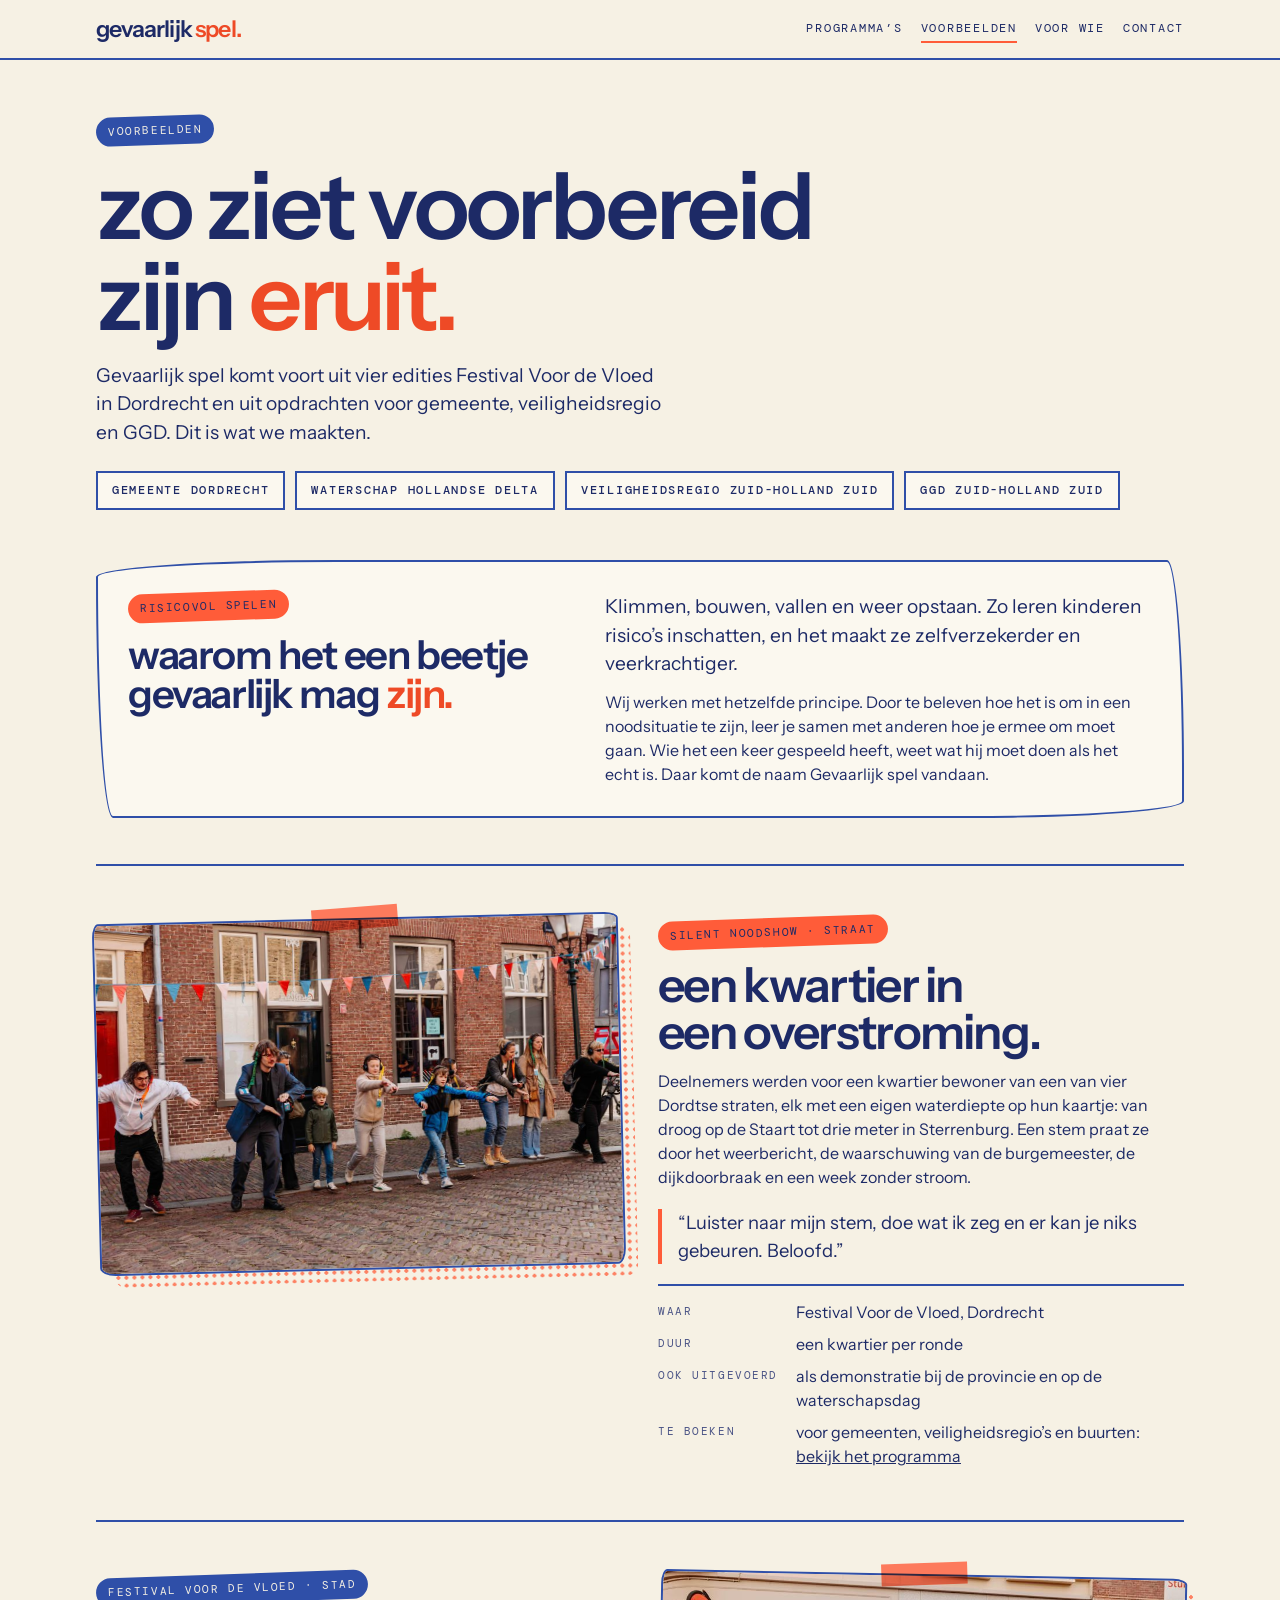
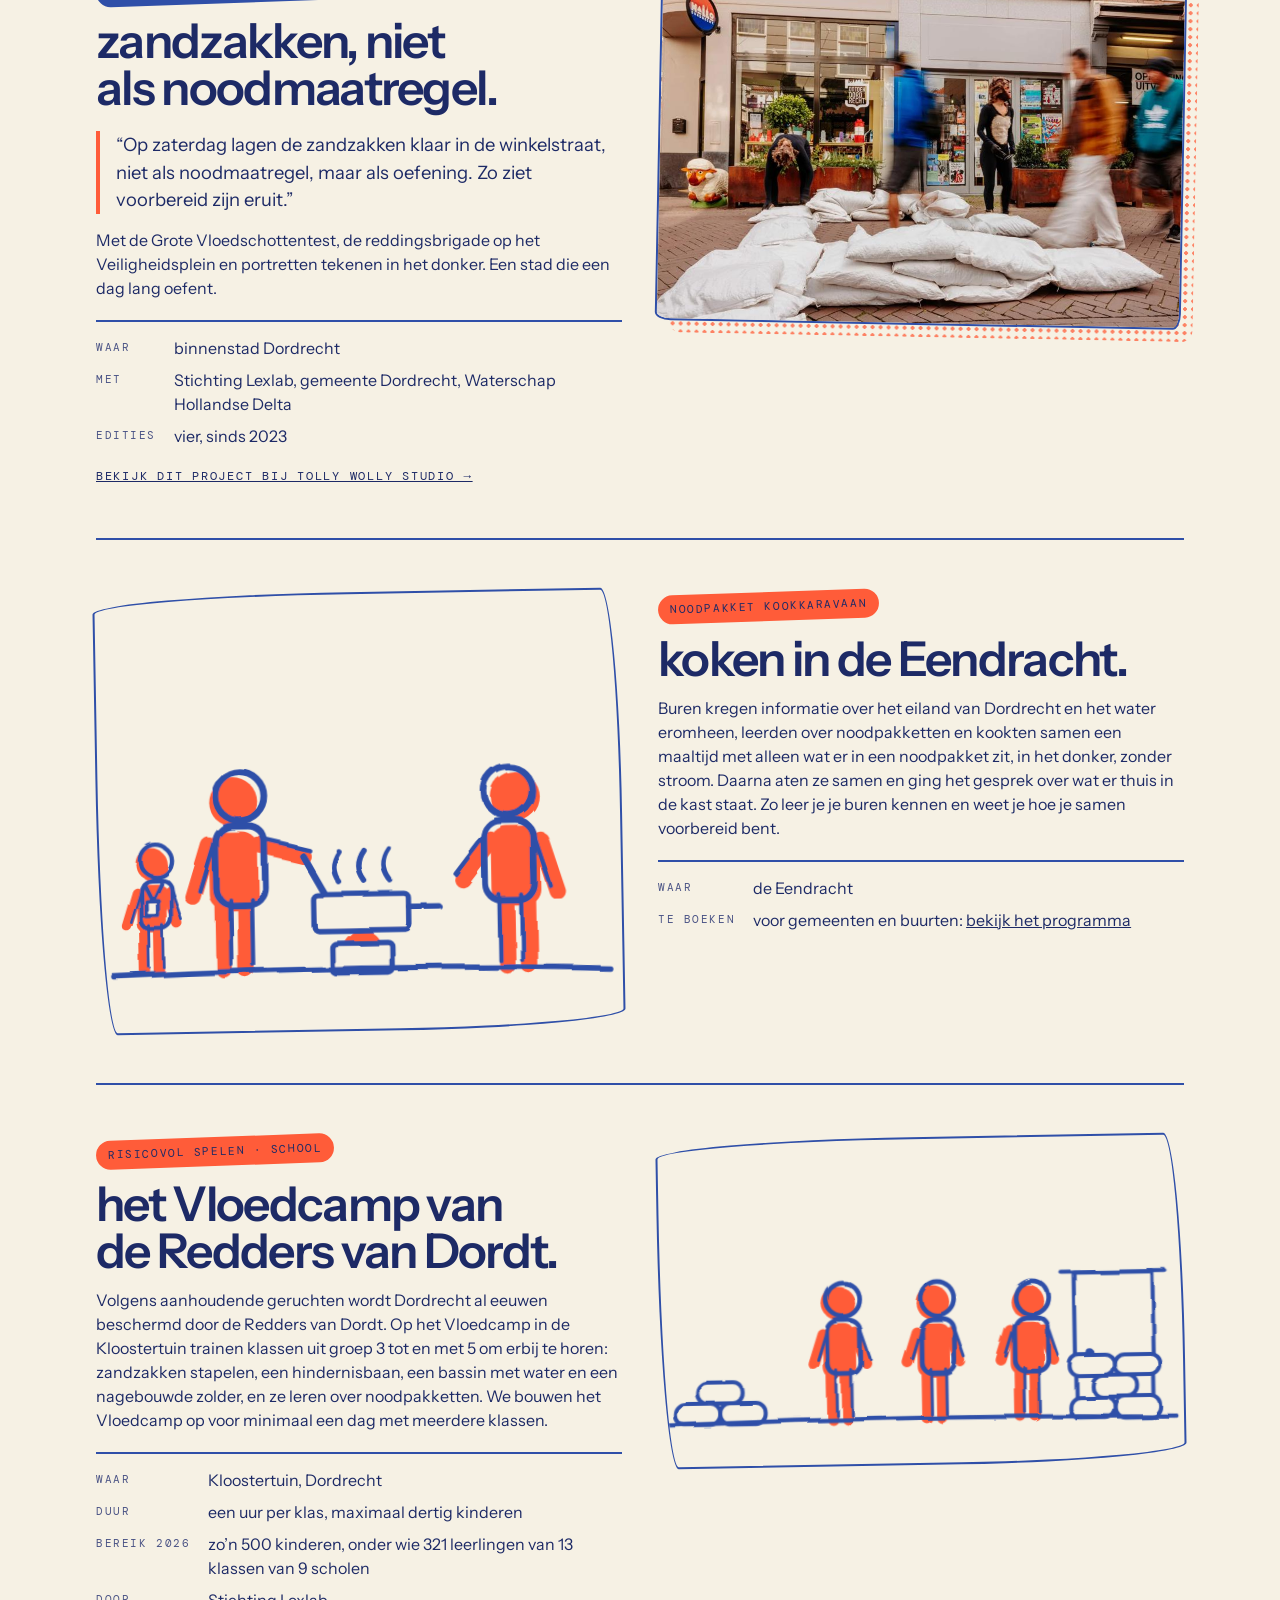
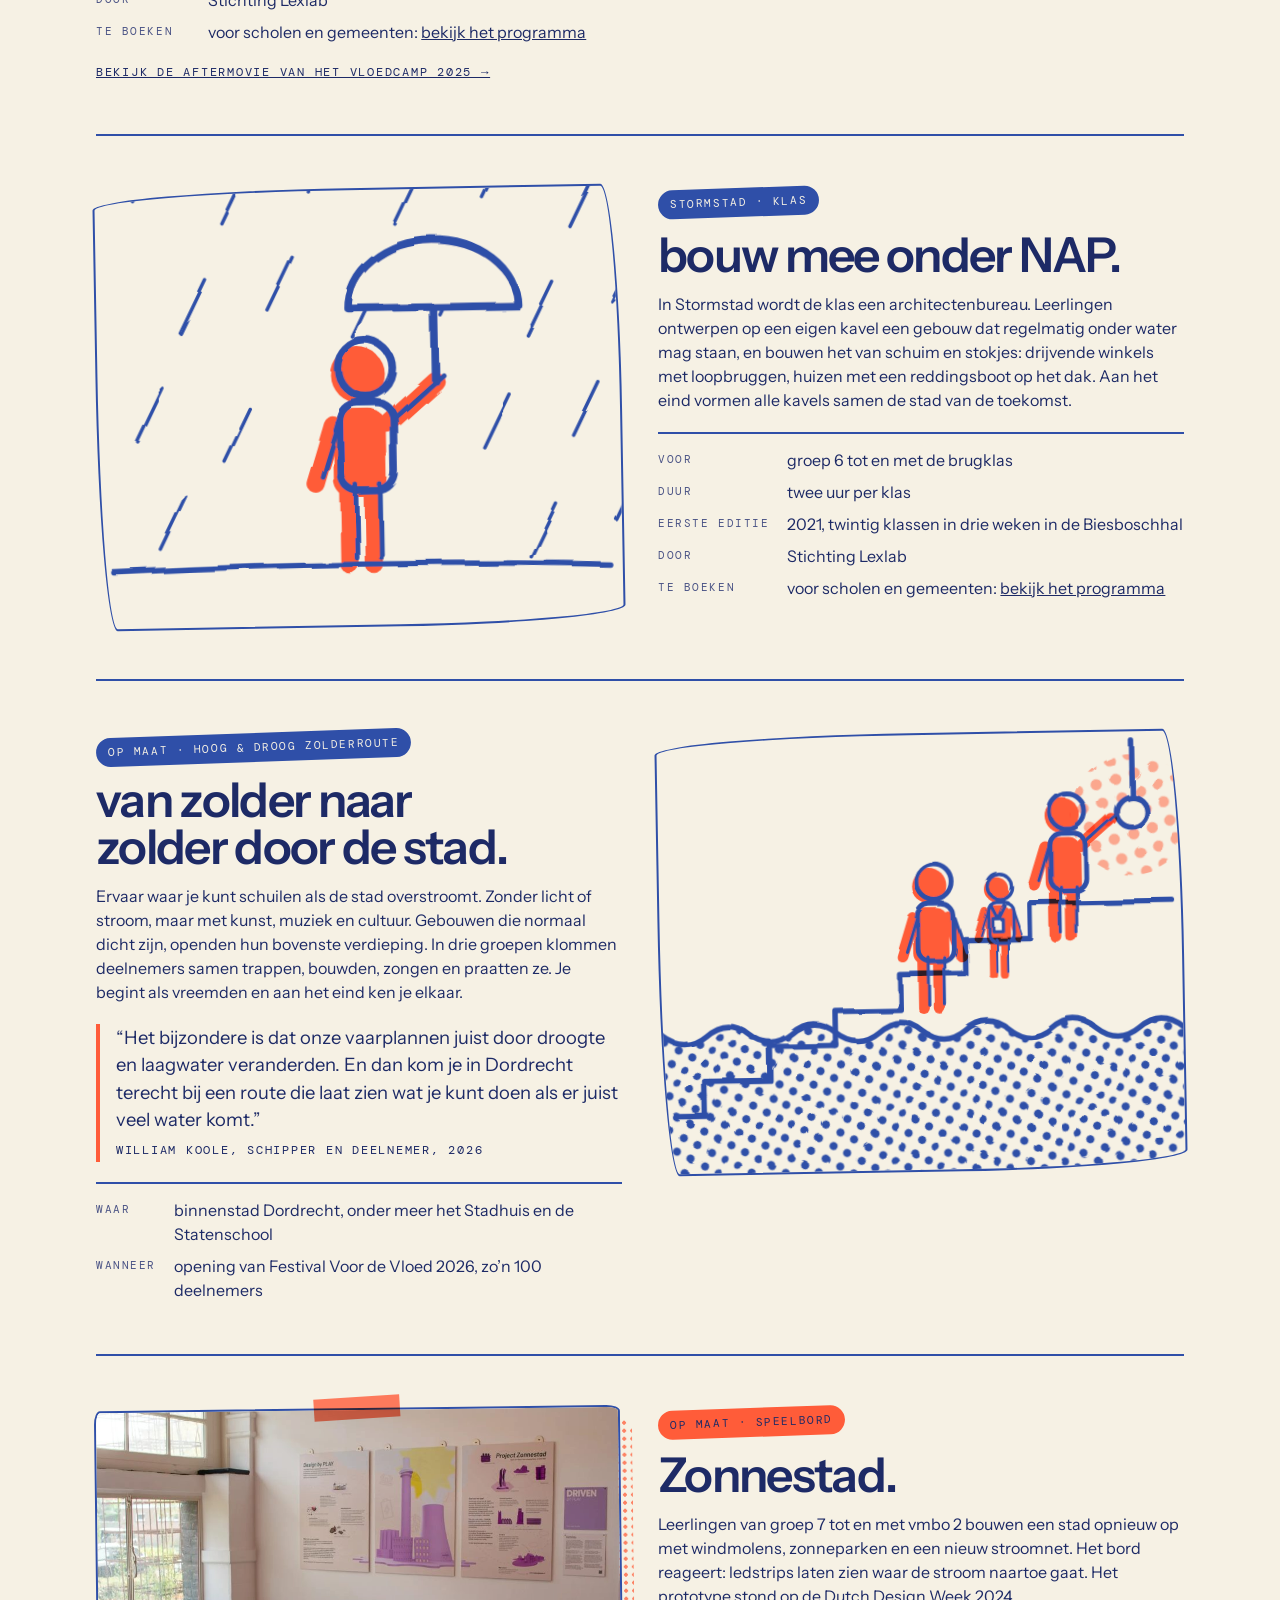
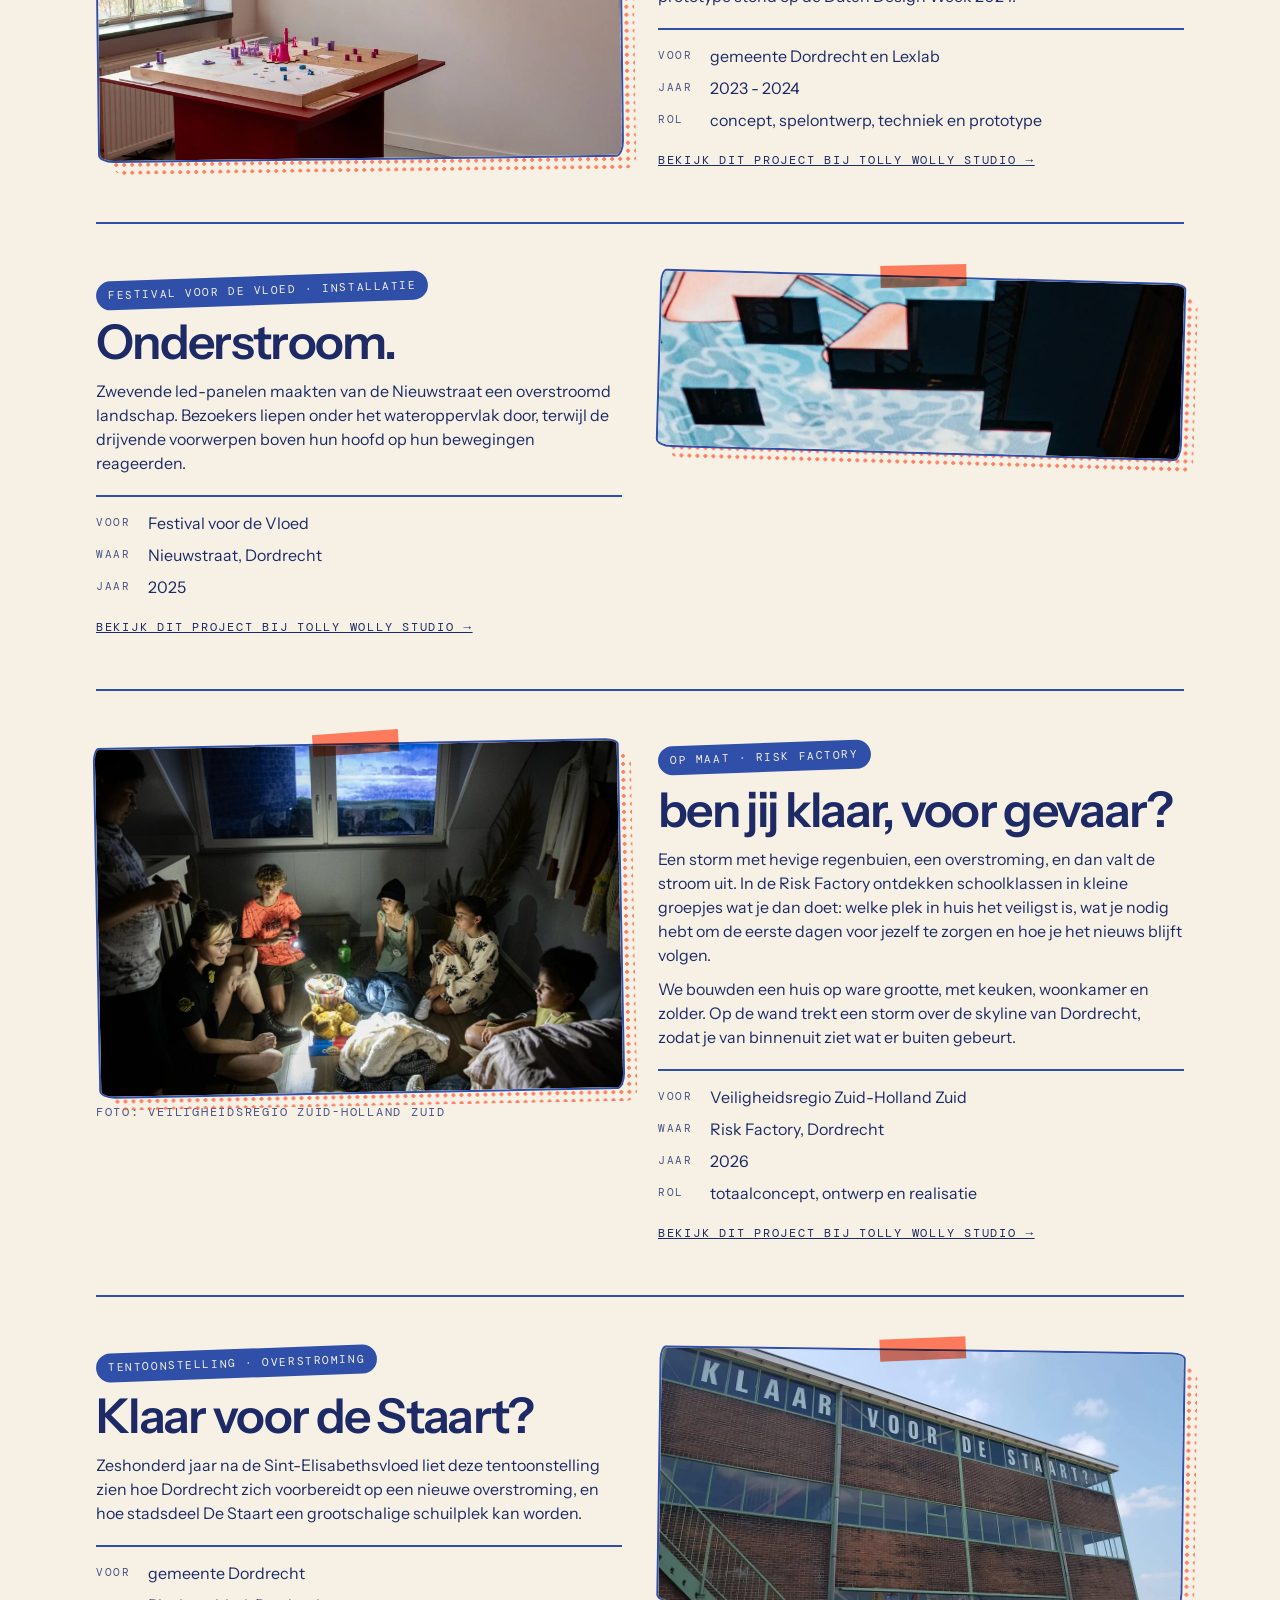
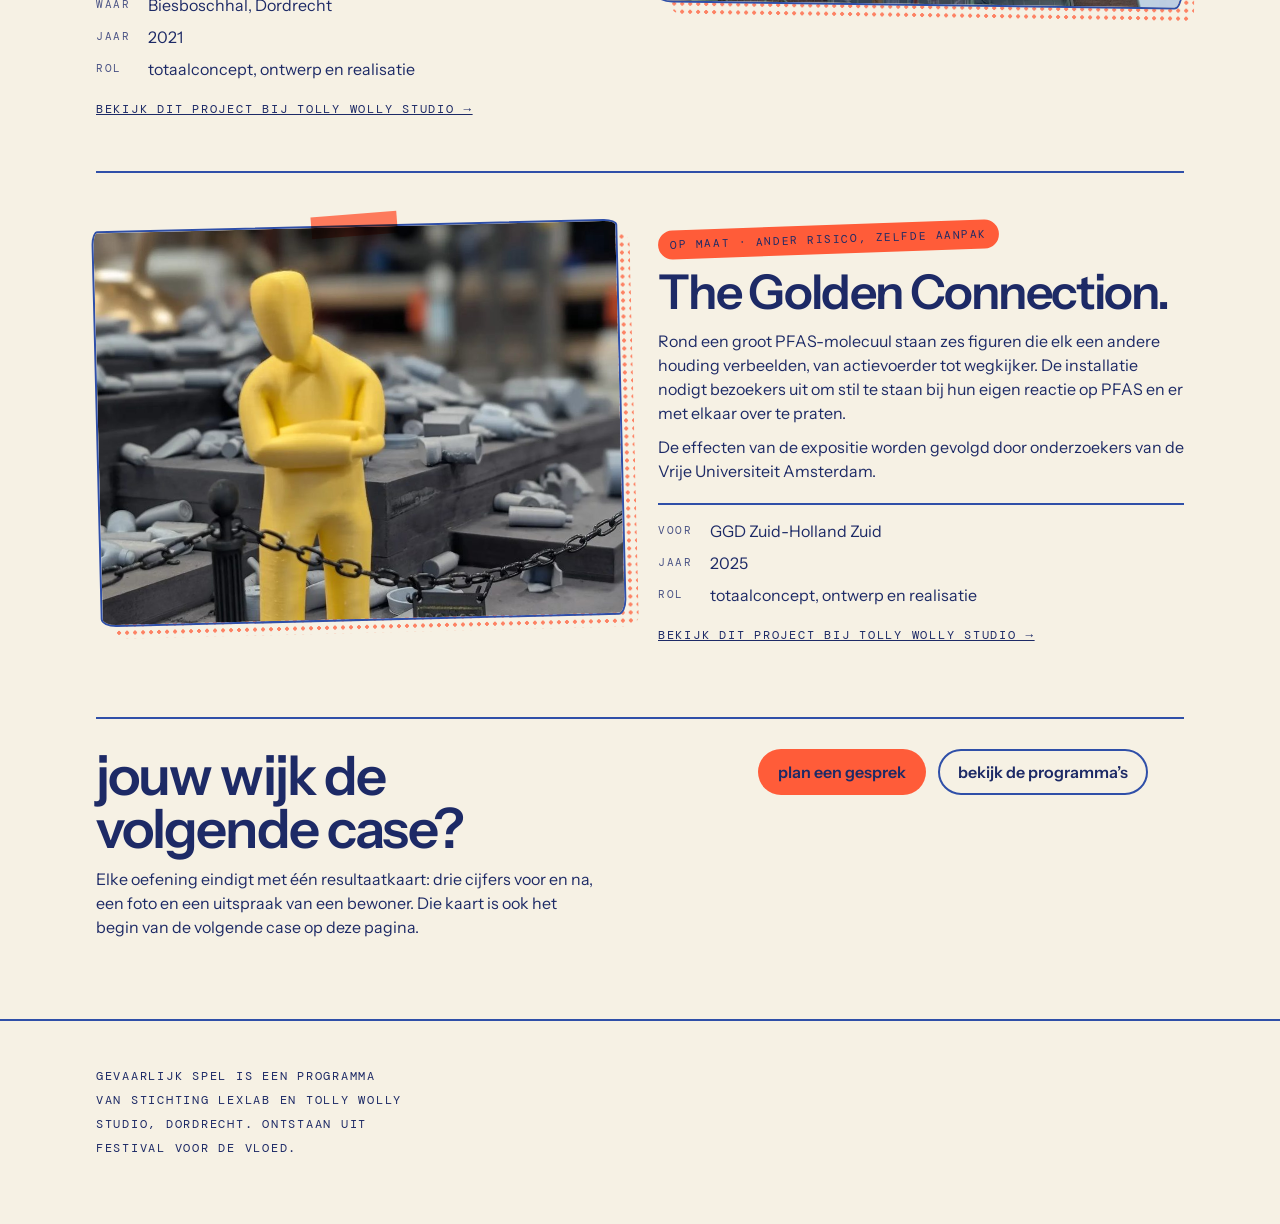
==== cases.html @ df7ed5b2 "Slogan uit de kop gehaald Co-Authored-By: Claude Fable 5.2 <noreply@anthropic.com> Claude-Session: h" ====
<!doctype html>
<html lang="nl"><head><meta charset="utf-8"><meta name="viewport" content="width=device-width,initial-scale=1,viewport-fit=cover">
<title>voorbeelden · gevaarlijk spel.</title>
<meta name="description" content="Wat we maakten: Festival Voor de Vloed, het Vloedcamp, de Risk Factory en meer.">
<link rel="icon" href="favicon.svg" type="image/svg+xml">
<meta property="og:title" content="cases · gevaarlijk spel.">
<meta property="og:description" content="Wat we maakten: Festival Voor de Vloed, het Vloedcamp, de Risk Factory en meer.">
<meta property="og:type" content="website">
<meta property="og:locale" content="nl_NL">
<meta property="og:image" content="https://www.gevaarlijkspel.nl/img/deel.png">
<meta name="twitter:card" content="summary_large_image">
<link rel="preconnect" href="https://fonts.googleapis.com">
<link rel="stylesheet" href="https://fonts.googleapis.com/css2?family=Instrument+Sans:wght@400;500;600&family=DM+Mono:wght@400;500&display=swap">
<link rel="stylesheet" href="gs.css">
<style>
:root{padding-top:env(safe-area-inset-top,0px);padding-bottom:env(safe-area-inset-bottom,0px)}
.partners{display:flex;flex-wrap:wrap;gap:10px;margin-top:24px}
.partners span{border:var(--lijn);padding:8px 14px;font-weight:500;background:var(--kaart)}
.case{display:grid;grid-template-columns:1fr 1fr;gap:36px;padding-block:52px;border-top:var(--lijn);align-items:start}
.case>*{min-width:0}
.case:nth-of-type(even) .beeld{order:2}
.case h2{font-size:clamp(1.9rem,4.4vw,3rem)}
.feiten{display:grid;grid-template-columns:auto 1fr;gap:8px 18px;margin-top:20px;border-top:var(--lijn);padding-top:14px}
.feiten dt{font-family:var(--f-mono);font-size:.7rem;letter-spacing:.14em;text-transform:uppercase;color:var(--inkt2);padding-top:3px}
.citaat{margin-top:20px;font-size:1.15rem;border-left:4px solid var(--zalm);padding-left:16px;max-width:52ch}
.cijfer{font:600 clamp(3.4rem,9vw,5.6rem)/.85 var(--f-tekst);letter-spacing:-.05em;color:var(--zalm-d);font-variant-numeric:tabular-nums}
.tijd{display:grid;grid-template-columns:repeat(4,1fr);gap:14px;margin-top:26px}
.tijd>div{border-top:var(--lijn);padding-top:10px;min-width:0}
.tijd b{font:600 2rem/1 var(--f-tekst);letter-spacing:-.03em;display:block;margin-bottom:6px}
@media (max-width:860px){.case{grid-template-columns:1fr;gap:20px}.case:nth-of-type(even) .beeld{order:0}.tijd{grid-template-columns:1fr 1fr}}
.themablok{display:grid;grid-template-columns:minmax(0,.9fr) minmax(0,1.1fr);gap:30px;align-items:start;padding:30px;background:var(--kaart);border:var(--lijn);border-radius:var(--schets)}
.themablok h2{font-size:clamp(1.7rem,3.8vw,2.5rem)}
.caseplaat{border-radius:var(--schets);transform:rotate(-1deg)}
@media (max-width:860px){.themablok{grid-template-columns:1fr;padding:22px}}
</style></head><body>
<header class="kop"><div class="wrap">
  <a class="wm" href="index.html">gevaarlijk <span>spel.</span></a>
  <nav class="mono" aria-label="hoofdmenu"><a href="programmas.html">programma’s</a><a href="cases.html" aria-current="page">voorbeelden</a><a href="voor-wie.html">voor wie</a><a href="index.html#contact">contact</a></nav>
</div></header>

<main>
<section class="wrap" style="padding-block:56px 40px">
  <span class="label">voorbeelden</span>
  <h1 style="margin-top:16px">zo ziet voorbereid zijn <span class="z">eruit.</span></h1>
  <p class="groot" style="margin-top:18px">Gevaarlijk spel komt voort uit vier edities Festival Voor de Vloed in Dordrecht en uit opdrachten voor gemeente, veiligheidsregio en GGD. Dit is wat we maakten.</p>
  <div class="partners mono" aria-label="opdrachtgevers en partners"><span>gemeente Dordrecht</span><span>Waterschap Hollandse Delta</span><span>Veiligheidsregio Zuid-Holland Zuid</span><span>GGD Zuid-Holland Zuid</span></div>
</section>

<section class="wrap" style="padding-block:10px 46px">
  <div class="themablok">
    <div>
      <span class="label o">risicovol spelen</span>
      <h2 style="margin-top:14px">waarom het een beetje gevaarlijk mag <span class="z">zijn.</span></h2>
    </div>
    <div>
      <p class="groot" style="max-width:none">Klimmen, bouwen, vallen en weer opstaan. Zo leren kinderen risico’s inschatten, en het maakt ze zelfverzekerder en veerkrachtiger.</p>
      <p style="margin-top:12px">Wij werken met hetzelfde principe. Door te beleven hoe het is om in een noodsituatie te zijn, leer je samen met anderen hoe je ermee om moet gaan. Wie het een keer gespeeld heeft, weet wat hij moet doen als het echt is. Daar komt de naam Gevaarlijk spel vandaan.</p>
    </div>
  </div>
</section>

<section class="wrap">
  <article class="case" id="silent-noodshow">
    <div class="beeld"><img class="foto" src="img/v5-1.jpg" alt="Een rij deelnemers op de stoep doet tegelijk dezelfde beweging na, met koptelefoons op" loading="lazy"></div>
    <div>
      <span class="label o">silent noodshow · straat</span>
      <h2 style="margin-top:14px">een kwartier in een overstroming.</h2>
      <p style="margin-top:14px">Deelnemers werden voor een kwartier bewoner van een van vier Dordtse straten, elk met een eigen waterdiepte op hun kaartje: van droog op de Staart tot drie meter in Sterrenburg. Een stem praat ze door het weerbericht, de waarschuwing van de burgemeester, de dijkdoorbraak en een week zonder stroom.</p>
      <p class="citaat">“Luister naar mijn stem, doe wat ik zeg en er kan je niks gebeuren. Beloofd.”</p>
      <dl class="feiten"><dt>waar</dt><dd>Festival Voor de Vloed, Dordrecht</dd><dt>duur</dt><dd>een kwartier per ronde</dd><dt>ook uitgevoerd</dt><dd>als demonstratie bij de provincie en op de waterschapsdag</dd><dt>te boeken</dt><dd>voor gemeenten, veiligheidsregio’s en buurten: <a href="programmas.html#silent-noodshow">bekijk het programma</a></dd></dl>
    </div>
  </article>

  <article class="case" id="winkelstraat">
    <div class="beeld"><img class="foto" src="img/v5-7.jpg" alt="Zandzakken opgestapeld in een winkelstraat, voorbijgangers lopen erlangs" loading="lazy"></div>
    <div>
      <span class="label">festival voor de vloed · stad</span>
      <h2 style="margin-top:14px">zandzakken, niet als noodmaatregel.</h2>
      <p class="citaat">“Op zaterdag lagen de zandzakken klaar in de winkelstraat, niet als noodmaatregel, maar als oefening. Zo ziet voorbereid zijn eruit.”</p>
      <p style="margin-top:14px">Met de Grote Vloedschottentest, de reddingsbrigade op het Veiligheidsplein en portretten tekenen in het donker. Een stad die een dag lang oefent.</p>
      <dl class="feiten"><dt>waar</dt><dd>binnenstad Dordrecht</dd><dt>met</dt><dd>Stichting Lexlab, gemeente Dordrecht, Waterschap Hollandse Delta</dd><dt>edities</dt><dd>vier, sinds 2023</dd></dl>
      <p style="margin-top:14px"><a class="mono" href="https://www.tollywollystudio.nl/project.html?id=festival-voor-de-vloed">bekijk dit project bij Tolly Wolly Studio →</a></p>
    </div>
  </article>

  <article class="case" id="kookkaravaan-eendracht">
    <div class="beeld"><div class="toneel eenmaal caseplaat" id="plaat-koken"></div></div>
    <div>
      <span class="label o">noodpakket kookkaravaan</span>
      <h2 style="margin-top:14px">koken in de Eendracht.</h2>
      <p style="margin-top:14px">Buren kregen informatie over het eiland van Dordrecht en het water eromheen, leerden over noodpakketten en kookten samen een maaltijd met alleen wat er in een noodpakket zit, in het donker, zonder stroom. Daarna aten ze samen en ging het gesprek over wat er thuis in de kast staat. Zo leer je je buren kennen en weet je hoe je samen voorbereid bent.</p>
      <dl class="feiten"><dt>waar</dt><dd>de Eendracht</dd><dt>te boeken</dt><dd>voor gemeenten en buurten: <a href="programmas.html#kookkaravaan">bekijk het programma</a></dd></dl>
    </div>
  </article>
  <article class="case" id="vloedcamp">
    <div class="beeld"><div class="toneel eenmaal caseplaat" id="plaat-vloedcamp"></div></div>
    <div>
      <span class="label o">risicovol spelen · school</span>
      <h2 style="margin-top:14px">het Vloedcamp van de Redders van Dordt.</h2>
      <p style="margin-top:14px">Volgens aanhoudende geruchten wordt Dordrecht al eeuwen beschermd door de Redders van Dordt. Op het Vloedcamp in de Kloostertuin trainen klassen uit groep 3 tot en met 5 om erbij te horen: zandzakken stapelen, een hindernisbaan, een bassin met water en een nagebouwde zolder, en ze leren over noodpakketten. We bouwen het Vloedcamp op voor minimaal een dag met meerdere klassen.</p>
      <dl class="feiten"><dt>waar</dt><dd>Kloostertuin, Dordrecht</dd><dt>duur</dt><dd>een uur per klas, maximaal dertig kinderen</dd><dt>bereik 2026</dt><dd>zo’n 500 kinderen, onder wie 321 leerlingen van 13 klassen van 9 scholen</dd><dt>door</dt><dd>Stichting Lexlab</dd><dt>te boeken</dt><dd>voor scholen en gemeenten: <a href="programmas.html#redders">bekijk het programma</a></dd></dl>
      <p style="margin-top:14px"><a class="mono" href="https://youtu.be/OO9TYoYKGPA">bekijk de aftermovie van het Vloedcamp 2025 →</a></p>
    </div>
  </article>
  <article class="case" id="stormstad">
    <div class="beeld"><div class="toneel caseplaat" id="plaat-stormstad"></div></div>
    <div>
      <span class="label b">stormstad · klas</span>
      <h2 style="margin-top:14px">bouw mee onder NAP.</h2>
      <p style="margin-top:14px">In Stormstad wordt de klas een architectenbureau. Leerlingen ontwerpen op een eigen kavel een gebouw dat regelmatig onder water mag staan, en bouwen het van schuim en stokjes: drijvende winkels met loopbruggen, huizen met een reddingsboot op het dak. Aan het eind vormen alle kavels samen de stad van de toekomst.</p>
      <dl class="feiten"><dt>voor</dt><dd>groep 6 tot en met de brugklas</dd><dt>duur</dt><dd>twee uur per klas</dd><dt>eerste editie</dt><dd>2021, twintig klassen in drie weken in de Biesboschhal</dd><dt>door</dt><dd>Stichting Lexlab</dd><dt>te boeken</dt><dd>voor scholen en gemeenten: <a href="programmas.html#stormstad">bekijk het programma</a></dd></dl>
    </div>
  </article>
  <article class="case" id="hoog-en-droog">
    <div class="beeld"><div class="toneel eenmaal caseplaat" id="plaat-hoogdroog"></div></div>
    <div>
      <span class="label b">op maat · hoog &amp; droog zolderroute</span>
      <h2 style="margin-top:14px">van zolder naar zolder door de stad.</h2>
      <p style="margin-top:14px">Ervaar waar je kunt schuilen als de stad overstroomt. Zonder licht of stroom, maar met kunst, muziek en cultuur. Gebouwen die normaal dicht zijn, openden hun bovenste verdieping. In drie groepen klommen deelnemers samen trappen, bouwden, zongen en praatten ze. Je begint als vreemden en aan het eind ken je elkaar.</p>
      <p class="citaat">“Het bijzondere is dat onze vaarplannen juist door droogte en laagwater veranderden. En dan kom je in Dordrecht terecht bij een route die laat zien wat je kunt doen als er juist veel water komt.”<br><span class="mono">William Koole, schipper en deelnemer, 2026</span></p>
      <dl class="feiten"><dt>waar</dt><dd>binnenstad Dordrecht, onder meer het Stadhuis en de Statenschool</dd><dt>wanneer</dt><dd>opening van Festival Voor de Vloed 2026, zo’n 100 deelnemers</dd></dl>
    </div>
  </article>
  <article class="case" id="zonnestad">
    <div class="beeld"><img class="foto" src="img/zs-1.jpg" alt="Het speelbord van Zonnestad met gebouwen en oplichtende ledstrips" loading="lazy"></div>
    <div>
      <span class="label o">op maat · speelbord</span>
      <h2 style="margin-top:14px">Zonnestad.</h2>
      <p style="margin-top:14px">Leerlingen van groep 7 tot en met vmbo 2 bouwen een stad opnieuw op met windmolens, zonneparken en een nieuw stroomnet. Het bord reageert: ledstrips laten zien waar de stroom naartoe gaat. Het prototype stond op de Dutch Design Week 2024.</p>
      <dl class="feiten"><dt>voor</dt><dd>gemeente Dordrecht en Lexlab</dd><dt>jaar</dt><dd>2023 - 2024</dd><dt>rol</dt><dd>concept, spelontwerp, techniek en prototype</dd></dl>
      <p style="margin-top:14px"><a class="mono" href="https://www.tollywollystudio.nl/project.html?id=zonnestad">bekijk dit project bij Tolly Wolly Studio →</a></p>
    </div>
  </article>
  <article class="case" id="onderstroom">
    <div class="beeld"><img class="foto" src="img/os-1.jpg" alt="Zwevende led-panelen boven de straat tonen een wateroppervlak met drijvende voorwerpen" loading="lazy"></div>
    <div>
      <span class="label b">festival voor de vloed · installatie</span>
      <h2 style="margin-top:14px">Onderstroom.</h2>
      <p style="margin-top:14px">Zwevende led-panelen maakten van de Nieuwstraat een overstroomd landschap. Bezoekers liepen onder het wateroppervlak door, terwijl de drijvende voorwerpen boven hun hoofd op hun bewegingen reageerden.</p>
      <dl class="feiten"><dt>voor</dt><dd>Festival voor de Vloed</dd><dt>waar</dt><dd>Nieuwstraat, Dordrecht</dd><dt>jaar</dt><dd>2025</dd></dl>
      <p style="margin-top:14px"><a class="mono" href="https://www.tollywollystudio.nl/project.html?id=onderstroom">bekijk dit project bij Tolly Wolly Studio →</a></p>
    </div>
  </article>

  <article class="case" id="risk-factory">
    <div class="beeld"><img class="foto" src="img/rf-1.jpg" alt="Kinderen zitten in het donker op zolder rond een lampje, met hun spullen om zich heen" loading="lazy"><p class="mono bijschrift">foto: Veiligheidsregio Zuid-Holland Zuid</p></div>
    <div>
      <span class="label b">op maat · risk factory</span>
      <h2 style="margin-top:14px">ben jij klaar, voor gevaar?</h2>
      <p style="margin-top:14px">Een storm met hevige regenbuien, een overstroming, en dan valt de stroom uit. In de Risk Factory ontdekken schoolklassen in kleine groepjes wat je dan doet: welke plek in huis het veiligst is, wat je nodig hebt om de eerste dagen voor jezelf te zorgen en hoe je het nieuws blijft volgen.</p>
      <p style="margin-top:10px">We bouwden een huis op ware grootte, met keuken, woonkamer en zolder. Op de wand trekt een storm over de skyline van Dordrecht, zodat je van binnenuit ziet wat er buiten gebeurt.</p>
      <dl class="feiten"><dt>voor</dt><dd>Veiligheidsregio Zuid-Holland Zuid</dd><dt>waar</dt><dd>Risk Factory, Dordrecht</dd><dt>jaar</dt><dd>2026</dd><dt>rol</dt><dd>totaalconcept, ontwerp en realisatie</dd></dl>
      <p style="margin-top:14px"><a class="mono" href="https://www.tollywollystudio.nl/project.html?id=risk-factory">bekijk dit project bij Tolly Wolly Studio →</a></p>
    </div>
  </article>

  <article class="case" id="klaar-voor-de-staart">
    <div class="beeld"><img class="foto" src="img/ks-1.jpg" alt="De gevel van de Biesboschhal met in grote letters Klaar voor de Staart?" loading="lazy"></div>
    <div>
      <span class="label">tentoonstelling · overstroming</span>
      <h2 style="margin-top:14px">Klaar voor de Staart?</h2>
      <p style="margin-top:14px">Zeshonderd jaar na de Sint-Elisabethsvloed liet deze tentoonstelling zien hoe Dordrecht zich voorbereidt op een nieuwe overstroming, en hoe stadsdeel De Staart een grootschalige schuilplek kan worden.</p>
      <dl class="feiten"><dt>voor</dt><dd>gemeente Dordrecht</dd><dt>waar</dt><dd>Biesboschhal, Dordrecht</dd><dt>jaar</dt><dd>2021</dd><dt>rol</dt><dd>totaalconcept, ontwerp en realisatie</dd></dl>
      <p style="margin-top:14px"><a class="mono" href="https://www.tollywollystudio.nl/project.html?id=klaar-voor-de-staart">bekijk dit project bij Tolly Wolly Studio →</a></p>
    </div>
  </article>

  <article class="case" id="golden-connection">
    <div class="beeld"><img class="foto" src="img/gc-1.jpg" alt="Een geel figuurtje met de armen over elkaar staat achter een kettinkje met een bordje do not touch, met op de achtergrond een goudkleurig molecuul" loading="lazy"></div>
    <div>
      <span class="label o">op maat · ander risico, zelfde aanpak</span>
      <h2 style="margin-top:14px">The Golden Connection.</h2>
      <p style="margin-top:14px">Rond een groot PFAS-molecuul staan zes figuren die elk een andere houding verbeelden, van actievoerder tot wegkijker. De installatie nodigt bezoekers uit om stil te staan bij hun eigen reactie op PFAS en er met elkaar over te praten.</p>
      <p style="margin-top:10px">De effecten van de expositie worden gevolgd door onderzoekers van de Vrije Universiteit Amsterdam.</p>
      <dl class="feiten"><dt>voor</dt><dd>GGD Zuid-Holland Zuid</dd><dt>jaar</dt><dd>2025</dd><dt>rol</dt><dd>totaalconcept, ontwerp en realisatie</dd></dl>
      <p style="margin-top:14px"><a class="mono" href="https://www.tollywollystudio.nl/project.html?id=the-golden-connection">bekijk dit project bij Tolly Wolly Studio →</a></p>
    </div>
  </article>
</section>

<section class="wrap" style="padding-block:20px 80px">
  <div class="twee" style="border-top:var(--lijn);padding-top:30px">
    <div><h2>jouw wijk de volgende case?</h2><p style="margin-top:12px;max-width:46ch">Elke oefening eindigt met één resultaatkaart: drie cijfers voor en na, een foto en een uitspraak van een bewoner. Die kaart is ook het begin van de volgende case op deze pagina.</p></div>
    <div style="display:flex;gap:12px;flex-wrap:wrap;align-items:flex-start"><a class="knop" href="index.html#contact">plan een gesprek</a><a class="knop leeg" href="programmas.html">bekijk de programma’s</a></div>
  </div>
</section>
</main>

<footer class="voet"><div class="wrap">
  <p class="mono" style="line-height:1.9">gevaarlijk spel is een programma van Stichting Lexlab en Tolly Wolly Studio, Dordrecht. Ontstaan uit Festival Voor de Vloed.</p>
</div></footer>
<script src="figuren.js"></script>
<script src="gs.js"></script>
<script>
if(typeof GSF!=="undefined"){GSF.defs();document.getElementById("plaat-vloedcamp").innerHTML=GSF.oefening("zandzakken");document.getElementById("plaat-stormstad").innerHTML=GSF.scene("weer");document.getElementById("plaat-hoogdroog").innerHTML=GSF.oefening("trap");document.getElementById("plaat-koken").innerHTML=GSF.oefening("soep");}
</script>
</body></html>
---- gs.css ----
/* gevaarlijk spel. — gedeelde stijl
   Layout: warm papier, één kolom die als een peilschaal van boven naar beneden loopt;
   scenario's onderscheiden door lijnpatronen (stroom, water, hitte, digitaal), niet door nieuwe kleuren.
   Eén vaste look (papier), daarom geen donkere variant: alle kleuren staan hier expliciet. */
:root{
  color-scheme:light;
  --papier:#f6f1e4;
  --papier2:#ece5d3;
  --kaart:#fbf8ef;
  --inkt:#1d2a66;
  --inkt2:#4a5385;
  --zalm:#ff5c39;
  --zalm-d:#ee4a26;
  --paars:#8a6bb5;
  --blauw:#2f4fa8;
  --groen:#4a9b7e;
  --nacht:#07060b;
  --folder:#ffffff;
  --grijs:#2f4fa8;
  --f-tekst:'Instrument Sans',Arial,Helvetica,sans-serif;
  --f-mono:'DM Mono',ui-monospace,Menlo,Consolas,monospace;
  --s-1:.78rem;--s0:1rem;--s1:1.2rem;--s2:1.6rem;--s3:clamp(2rem,5.4vw,3.4rem);--s4:clamp(2.6rem,8.4vw,5.8rem);
  --lijn:2px solid var(--blauw);
  --gutter-l:max(16px,env(safe-area-inset-left,0px));
  --gutter-r:max(16px,env(safe-area-inset-right,0px));
  /* scenariopatronen */
  --p-stroom:url("data:image/svg+xml,%3Csvg xmlns='http://www.w3.org/2000/svg' width='16' height='8'%3E%3Cpath d='M0 4h9' stroke='%231f1b2e' stroke-width='2'/%3E%3C/svg%3E");
  --p-water:url("data:image/svg+xml,%3Csvg xmlns='http://www.w3.org/2000/svg' width='16' height='8'%3E%3Cpath d='M0 4q4-4 8 0t8 0' fill='none' stroke='%231f1b2e' stroke-width='2'/%3E%3C/svg%3E");
  --p-hitte:url("data:image/svg+xml,%3Csvg xmlns='http://www.w3.org/2000/svg' width='12' height='8'%3E%3Cpath d='M0 7l3-6 3 6 3-6 3 6' fill='none' stroke='%231f1b2e' stroke-width='2' stroke-linejoin='round'/%3E%3C/svg%3E");
  --p-weer:url("data:image/svg+xml,%3Csvg xmlns='http://www.w3.org/2000/svg' width='8' height='8'%3E%3Cpath d='M1.5 8l4-8' stroke='%231f1b2e' stroke-width='2'/%3E%3C/svg%3E");
  --p-digitaal:url("data:image/svg+xml,%3Csvg xmlns='http://www.w3.org/2000/svg' width='10' height='8'%3E%3Crect x='1' y='2' width='4' height='4' fill='%231f1b2e'/%3E%3C/svg%3E");
}
*{box-sizing:border-box;margin:0}
html{scroll-behavior:smooth;scroll-padding-top:calc(70px + env(safe-area-inset-top,0px))}
@media (prefers-reduced-motion:reduce){html{scroll-behavior:auto}}
body{background:var(--papier);color:var(--inkt);font-family:var(--f-tekst);font-size:var(--s0);line-height:1.5;overflow-x:hidden;-webkit-font-smoothing:antialiased}
img{max-width:100%;display:block}
a{color:inherit}
:focus-visible{outline:3px solid var(--zalm);outline-offset:3px}
.wrap{max-width:1120px;margin:0 auto;padding-left:var(--gutter-l);padding-right:var(--gutter-r)}
.smal{max-width:62ch}
.mono{font-family:var(--f-mono);font-size:var(--s-1);letter-spacing:.14em;text-transform:uppercase}
h1,h2,h3,.wm{font-weight:600;letter-spacing:-.035em;line-height:.98;text-wrap:balance}
h1{font-size:var(--s4)}h2{font-size:var(--s3)}h3{font-size:var(--s2);letter-spacing:-.025em;line-height:1.05}
.z{color:var(--zalm-d)}
.op-donker .z{color:var(--zalm)}
p.groot{font-size:var(--s1);max-width:44ch}
.tab{font-variant-numeric:tabular-nums}

/* kop */
body::before{content:"";position:fixed;inset:0 0 auto;height:env(safe-area-inset-top,0px);z-index:10;background:var(--papier)}
.kop{position:sticky;top:env(safe-area-inset-top,0px);z-index:9;background:var(--papier);border-bottom:var(--lijn)}
.kop .wrap{display:flex;align-items:center;justify-content:space-between;gap:16px;min-height:58px;flex-wrap:wrap;padding-block:8px}
.wm{font-size:1.45rem;text-decoration:none;white-space:nowrap}
.wm span{color:var(--zalm-d)}
.wm small{display:block;margin-top:5px;font:400 .62rem/1.2 var(--f-mono);letter-spacing:.08em;text-transform:uppercase;color:var(--inkt2);white-space:normal}
.kop nav{display:flex;gap:4px 18px;flex-wrap:wrap}
.kop nav a{text-decoration:none;padding:4px 0;border-bottom:2px solid transparent}
.kop nav a:hover,.kop nav a[aria-current="page"]{border-bottom-color:var(--zalm)}

/* knoppen en labels */
.knop{display:inline-flex;align-items:center;gap:10px;background:var(--zalm);color:var(--inkt);padding:13px 20px;border-radius:999px;font-weight:600;text-decoration:none;border:0;cursor:pointer;font:600 1rem var(--f-tekst)}
.knop:hover{background:#ff7d60}
.knop.leeg{background:transparent;border:var(--lijn);padding:11px 18px}
.knop.leeg:hover{background:var(--papier2)}
.label{display:inline-block;border-radius:999px;padding:6px 12px;font-family:var(--f-mono);font-size:.7rem;letter-spacing:.14em;text-transform:uppercase;background:var(--blauw);color:var(--papier)}
.label.p{background:var(--zalm);color:var(--inkt)}
.label.o{background:var(--zalm);color:var(--inkt)}
.label.b{background:var(--blauw);color:var(--papier)}
.label.g{background:transparent;color:var(--blauw);box-shadow:inset 0 0 0 2px var(--blauw)}

/* scenariolijn */
.scen{display:inline-flex;align-items:center;gap:8px}
.scen i{display:none}
.scen.stroom i{background-image:var(--p-stroom)}
.scen.water i{background-image:var(--p-water)}
.scen.hitte i{background-image:var(--p-hitte)}
.scen.weer i{background-image:var(--p-weer)}
.scen.digitaal i{background-image:var(--p-digitaal)}

/* secties */
.sec{padding-block:72px;border-top:var(--lijn)}
.sec-kop{display:grid;gap:14px;margin-bottom:30px;justify-items:start}
.twee{display:grid;grid-template-columns:1fr 1fr;gap:36px;align-items:start}
.twee>*{min-width:0}
.foto{width:100%;border:var(--lijn);background:var(--papier2)}
.bijschrift{margin-top:8px;color:var(--inkt2)}
.open{display:inline;background:#ffe1d6;border-bottom:2px dotted var(--zalm-d);padding:0 3px;font-family:var(--f-mono);font-size:.85em}

/* programmalijst */
.prog{display:grid;grid-template-columns:repeat(auto-fill,minmax(min(100%,300px),1fr));gap:14px}
.pk{background:var(--kaart);border:var(--lijn);padding:20px;display:flex;flex-direction:column;gap:10px;text-decoration:none;position:relative}
a.pk:hover{background:#fff}
.pk .nr{font-family:var(--f-mono);font-size:.72rem;letter-spacing:.14em;text-transform:uppercase;color:var(--inkt2)}
.pk .t{font-size:1.35rem;font-weight:600;letter-spacing:-.025em;line-height:1.05}
.pk .scens{display:flex;flex-wrap:wrap;gap:6px 14px;margin-top:auto;padding-top:8px}
.pk .scens .scen{font-family:var(--f-mono);font-size:.68rem;letter-spacing:.1em;text-transform:uppercase}

/* cijfers */
.cijfers{display:grid;grid-template-columns:repeat(3,1fr);gap:24px}
.cijfers>div{border-top:var(--lijn);padding-top:12px;min-width:0}
.cijfers .b{font-size:clamp(2.6rem,6vw,3.8rem);font-weight:600;letter-spacing:-.04em;line-height:.9;color:var(--zalm-d);font-variant-numeric:tabular-nums}

/* de folder: sober, in de u-vorm, tegenover onze straat */
.folder{background:var(--folder);border:1px solid var(--grijs);color:var(--inkt2);font-family:Arial,Helvetica,sans-serif;font-size:.9rem;line-height:1.45;padding:14px 16px;box-shadow:5px 5px 0 var(--papier2)}
.folder .f-kop{display:block;font-weight:700;text-transform:uppercase;font-size:.68rem;letter-spacing:.08em;border-bottom:1px solid var(--grijs);padding-bottom:6px;margin-bottom:8px;color:var(--grijs)}
.folder ol{padding-left:18px;margin:0}
.folder p{margin:0;font-size:1rem}
.folderzin{display:inline-block;margin-bottom:12px}

/* afzetlint */
.lintbak{overflow:hidden;padding-block:26px}
.lint{overflow:hidden;background:var(--zalm);border-block:var(--lijn);transform:rotate(-2deg);margin-inline:-20px;white-space:nowrap}
.lint div{display:inline-block;padding:10px 0;font-family:var(--f-mono);font-size:.9rem;letter-spacing:.24em;text-transform:uppercase;color:var(--inkt);animation:lint 38s linear infinite}
@keyframes lint{to{transform:translateX(-50%)}}
@media (prefers-reduced-motion:reduce){.lint div{animation:none}}

/* voet */
.voet{border-top:var(--lijn);padding-block:44px 64px}
.voet .wrap{display:flex;justify-content:space-between;gap:24px;flex-wrap:wrap}
.voet p{max-width:44ch}

/* reageerknop voor collega's */
.reageer{position:fixed;right:calc(14px + env(safe-area-inset-right,0px));bottom:calc(14px + env(safe-area-inset-bottom,0px));z-index:20;background:var(--inkt);color:var(--papier);text-decoration:none;border-radius:999px;padding:11px 16px;font-family:var(--f-mono);font-size:.72rem;letter-spacing:.14em;text-transform:uppercase;box-shadow:0 0 0 3px var(--papier)}
.reageer:hover{background:var(--paars);color:var(--inkt)}
.concept{background:var(--inkt);color:var(--papier);text-align:center;padding:6px 16px;font-family:var(--f-mono);font-size:.68rem;letter-spacing:.14em;text-transform:uppercase}

@media (max-width:760px){
  .twee,.cijfers{grid-template-columns:1fr}
  .sec{padding-block:52px}
  .kop nav{gap:2px 14px;font-size:.66rem}
}

.mono.z{color:var(--blauw)}


/* de buurtfiguren */
.toneel{border:var(--lijn);background:var(--papier);overflow:hidden;transition:opacity .5s}
.toneel.kaal{border:0;background:transparent}
.toneel.uit{opacity:0}
.toneel svg{display:block;width:100%;height:auto}
.scenrij{display:grid;grid-template-columns:repeat(5,minmax(0,1fr));gap:10px}
.scenrij figure{margin:0}
.scenrij figcaption{padding:8px 10px;border-top:var(--lijn)}
.scenrij figcaption p{font-family:var(--f-tekst);font-size:.92rem;letter-spacing:0;text-transform:none;margin-top:4px;color:var(--inkt)}
@media (max-width:860px){.scenrij{grid-template-columns:repeat(2,minmax(0,1fr))}}
.fg .w{filter:url(#wiebel)}
.fg .vul{color:var(--zalm);fill:currentColor;stroke:none;mix-blend-mode:multiply}
.fg .vul .dik{fill:none;stroke:currentColor;stroke-width:6;stroke-linecap:round}
.fg .lijn,.fg .prop,.fg .bl{fill:none;stroke:var(--blauw);stroke-width:2.5;stroke-linecap:round;stroke-linejoin:round}
.fg .lijn{transform:translate(2.5px,-2px)}
.fg .lijn .dun{stroke-width:1.6}
.fg .pv{fill:var(--blauw);stroke:none}
.fg .wit{fill:var(--papier)}
.fg .raster{fill:url(#raster);stroke:none}
.fg .raster-o{fill:url(#raster2);stroke:none}
.fg .vast{fill:var(--blauw);stroke:none}
.fg .oranje{fill:var(--zalm);stroke:none;mix-blend-mode:multiply}
.fg .bgvlak{fill:var(--papier);stroke:none}
.fg text{font-family:var(--f-mono);font-size:9px;letter-spacing:1.4px;fill:var(--papier)}
.fg .p2,.fg .p3,.fg .vlag,.fg .been,.fg .arm-l,.fg .arm-r,.fg .zon,.fg .wind{transform-box:fill-box}
.fg .p2,.fg .p3{transform-origin:0 50%}
.fg .vlag,.fg .been{transform-origin:50% 0}
.fg .arm-l{transform-origin:100% 0}
.fg .arm-r{transform-origin:0 0}
.fg .zwaait .arm-r,.fg .drager .arm-r{transform-origin:0 100%}
.fg .zon{transform-origin:50% 50%}
.fg .wind{transform-origin:50% 100%}
.fg .wandel{transform:translate(var(--x),0)}
.fg .slingerlijn{stroke-dasharray:1;stroke-dashoffset:0}
@media (prefers-reduced-motion:no-preference){
  .fg .dans .arm-r{animation:f-dr 2.2s ease-in-out infinite alternate}
  .fg .dans .arm-l{animation:f-dl 2.2s ease-in-out infinite alternate}
  .fg .zwaait .arm-r{animation:f-zw 1.6s ease-in-out infinite alternate}
  .fg .lamp{animation:f-lamp 4.5s ease-in-out infinite alternate}
  .fg .golven{animation:f-water 6s ease-in-out infinite alternate}
  .fg .zon{animation:f-zon 3s ease-in-out infinite alternate}
  .fg .regen{animation:f-regen 1.5s linear infinite}
  .fg .wind{animation:f-wind 2s ease-in-out infinite alternate}
  .fg .wifi path{animation:f-wifi 6s steps(1) infinite}
  .fg .wifi path:nth-child(2){animation-delay:.6s}.fg .wifi path:nth-child(1){animation-delay:1.2s}
  .fg .kruis{animation:f-kruis 6s steps(1) infinite}
  .fg .geeft .arm-r{animation:f-geef 2.8s ease-in-out infinite alternate}
  .speel .fg .wandel .pers{animation:f-kom .3s linear var(--d) backwards}
  .speel .fg .wandel .vul{animation:f-kom .5s ease-out calc(var(--d) + .7s) backwards}
  .speel .fg .klim{animation:f-klim 3.6s linear calc(var(--d) + 1.9s + var(--t))}
  .speel .fg .hop{animation:f-hop .45s ease-out calc(var(--d) + 1.35s)}
  .speel .fg .wandel{animation:f-wandel var(--t) linear calc(var(--d) + 1.9s) backwards}
  .speel .fg .wandel .been.a{animation:f-stap-a .72s linear calc(var(--d) + 1.9s) var(--n)}
  .speel .fg .wandel .been.b{animation:f-stap-b .72s linear calc(var(--d) + 1.9s) var(--n)}
  .speel .fg .wandel .arm-l{animation:f-groet var(--gt,2.8s) ease-in-out var(--g,17.4s)}
  .speel .fg .drager .arm-r{animation:f-armneer .9s ease-in-out var(--neer,14s) forwards}
  .speel .fg .slingerlijn{animation:f-lijntrek 1.8s ease-out 3.2s backwards}
  .speel .fg .vlag{animation:f-pop .45s cubic-bezier(.3,1.6,.5,1) var(--vd) backwards}
  .speel .fg .zon-op{animation:f-op 3.2s ease-out 5.4s backwards}
}
@keyframes f-dr{from{transform:rotate(-80deg)}to{transform:rotate(40deg)}}
@keyframes f-dl{from{transform:rotate(-40deg)}to{transform:rotate(80deg)}}
@keyframes f-zw{from{transform:rotate(-10deg)}to{transform:rotate(16deg)}}
@keyframes f-lamp{from{transform:rotate(-14deg)}to{transform:rotate(12deg)}}
@keyframes f-water{from{transform:translate(0,22px)}to{transform:translate(-20px,-10px)}}
@keyframes f-zon{from{transform:scale(.92)}to{transform:scale(1.1)}}
@keyframes f-regen{from{transform:translate(0,0)}to{transform:translate(-12px,24px)}}
@keyframes f-wind{from{transform:rotate(4deg)}to{transform:rotate(12deg)}}
@keyframes f-wifi{0%,40%{opacity:1}41%,100%{opacity:.12}}
@keyframes f-kruis{0%,55%{opacity:0}56%,100%{opacity:1}}
@keyframes f-geef{from{transform:rotate(0)}to{transform:rotate(-62deg)}}
@keyframes f-vouw{from{transform:scaleX(0)}}
@keyframes f-kom{from{opacity:0}}
@keyframes f-klim{42%,58%{transform:translateY(-123px)}92%{transform:translateY(0)}}
@keyframes f-hop{50%{transform:translateY(-9px)}}
@keyframes f-wandel{from{transform:translate(var(--van),0)}}
@keyframes f-stap-a{25%{transform:rotate(22deg)}75%{transform:rotate(-22deg)}}
@keyframes f-stap-b{25%{transform:rotate(-22deg)}75%{transform:rotate(22deg)}}
@keyframes f-armneer{to{transform:rotate(112deg)}}
@keyframes f-groet{30%,70%{transform:rotate(150deg)}50%{transform:rotate(118deg)}}
@keyframes f-lijntrek{from{stroke-dashoffset:1}}
@keyframes f-pop{from{transform:scale(0)}}
@keyframes f-op{from{transform:translateY(70px);opacity:0}}

/* ===== levend: handgetekende randen, scheve plaatjes, een straat die door de site loopt ===== */
:root{--schets:255px 18px 225px 18px/18px 225px 18px 255px;--schets2:18px 225px 18px 255px/255px 18px 225px 18px;
  --golf:url("data:image/svg+xml,%3Csvg xmlns='http://www.w3.org/2000/svg' viewBox='0 0 1200 12' preserveAspectRatio='none'%3E%3Cpath d='M0 6C150 2 260 10 420 5S700 10 860 4s230 6 340 2' fill='none' stroke='%232f4fa8' stroke-width='2.5' stroke-linecap='round' vector-effect='non-scaling-stroke'/%3E%3C/svg%3E")}
.sec,.hero2{position:relative;border-top:0;background-image:var(--golf);background-repeat:no-repeat;background-position:top center;background-size:100% 12px}
.label{transform:rotate(-2deg)}
.pk,.stem,.terugbel,.voorjou a,.tabs a,.koord,.getuige,.scenrij .toneel{border-radius:var(--schets)}
.pk:nth-child(even),.voorjou a:nth-child(even),.scenrij .toneel:nth-child(even){border-radius:var(--schets2)}
.veld input,.terugbel input,textarea{border-radius:12px 4px 10px 5px/5px 10px 4px 12px}
.scenrij .toneel svg{border-radius:inherit}
.prog{gap:22px 18px;padding-block:6px 14px}
.prog .pk{transition:transform .18s ease-out}
.prog .pk:nth-child(3n+1){transform:rotate(-.9deg)}
.prog .pk:nth-child(3n+2){transform:rotate(.7deg) translateY(12px)}
.prog .pk:nth-child(3n){transform:rotate(-.4deg) translateY(-6px)}
.prog a.pk:hover{transform:rotate(0) scale(1.03);z-index:2}
.scenrij{gap:14px}
.scenrij .toneel:nth-child(odd){transform:rotate(-1.4deg)}
.scenrij .toneel:nth-child(even){transform:rotate(1.1deg) translateY(10px)}
.voorjou a:nth-child(odd){transform:rotate(-.8deg)}
.voorjou a:nth-child(even){transform:rotate(.9deg) translateY(8px)}
.twee{grid-template-columns:1.25fr .85fr}
.cijfers>div:nth-child(2),.afspraak>div:nth-child(2){margin-top:28px}
.cijfers>div:nth-child(3),.afspraak>div:nth-child(3){margin-top:56px}
.stappen li:nth-child(2){margin-top:26px}.stappen li:nth-child(3){margin-top:52px}.stappen li:nth-child(4){margin-top:78px}
.wrap .cijfers>div,.wrap .afspraak>div,.wrap .stappen li{border-top:0;background-image:var(--golf);background-repeat:no-repeat;background-position:top left;background-size:100% 10px;padding-top:16px}

/* foto's: in kleur, scheef opgeplakt, met een oranje raster erachter */
.duo{display:block;position:relative;isolation:isolate;transform:rotate(var(--r,-1.3deg))}
.duo img{display:block;width:100%;border:var(--lijn)!important;border-radius:6px 14px 8px 16px/14px 6px 16px 8px}
.duo::after{content:"";position:absolute;inset:14px -12px -12px 14px;z-index:-1;background-image:radial-gradient(var(--zalm) 30%,transparent 33%);background-size:8px 8px;border-radius:12px;opacity:.75}
.duo::before{content:"";position:absolute;left:50%;top:-11px;width:86px;height:22px;transform:translateX(-50%) rotate(-3deg);background:var(--zalm);opacity:.8;z-index:1;mix-blend-mode:multiply}

/* buren op de lijnen tussen de secties */
.buur{position:absolute;top:-104px;width:140px;pointer-events:none;z-index:1}
.buur svg{display:block;width:100%;height:auto;overflow:visible}

/* rasterbollen */
.hero2 .wrap,#contact .wrap{position:relative;z-index:1}
.hero2::before,#contact::before{content:"";position:absolute;border-radius:50%;z-index:0;pointer-events:none}
.hero2{overflow-x:clip}
.hero2::before{right:-90px;top:210px;width:340px;height:340px;background-image:radial-gradient(var(--zalm) 30%,transparent 33%);background-size:10px 10px;opacity:.5}
#contact{overflow-x:clip}
#contact::before{left:-120px;bottom:-40px;width:360px;height:360px;background-image:radial-gradient(var(--blauw) 28%,transparent 31%);background-size:9px 9px;opacity:.35}

@media (max-width:860px){
  .twee{grid-template-columns:1fr}
  .cijfers>div:nth-child(n),.afspraak>div:nth-child(n),.stappen li:nth-child(n){margin-top:0}
  .prog .pk:nth-child(n),.voorjou a:nth-child(n){transform:none}
  .scenrij .toneel:nth-child(n){transform:none}
  .buur{width:96px;top:-71px}
  .hero2::before{width:200px;height:200px;right:-70px}
}

/* op maat */
.opmaat{display:grid;grid-template-columns:minmax(0,1fr) minmax(0,1.3fr) auto;gap:18px 28px;align-items:center;margin-top:34px;padding:24px 26px;border:2px dashed var(--blauw);border-radius:var(--schets);background:var(--kaart);transform:rotate(-.5deg)}
.opmaat p{font-size:1.08rem}
@media (max-width:860px){.opmaat{grid-template-columns:1fr;transform:none}.opmaat .knop{justify-self:start}}

.pfoto.leeg{display:grid;place-items:center;width:100%;aspect-ratio:4/3;border:2px dashed var(--blauw);border-radius:var(--schets)}

#folderanim{position:relative}
.nogeens{position:absolute;left:10px;top:10px;border:var(--lijn);background:var(--kaart);color:var(--inkt);border-radius:999px;padding:7px 14px;cursor:pointer;font:500 .9rem var(--f-tekst)}
.nogeens:hover{background:#fff}

.scenrij a{display:block;color:inherit;text-decoration:none}
.scenrij a:hover figcaption{background:var(--kaart)}
.pd .toneel.pscene{margin-top:16px;border-radius:var(--schets)}
.metingbeeld{max-width:300px;justify-self:end;transform:rotate(1.2deg);border-radius:var(--schets)}
@media (max-width:860px){.metingbeeld{justify-self:start}}

/* oefeningen */
.fg .straal{fill:var(--zalm);stroke:none;opacity:.5}
.fg .deur,.fg .vlam{transform-box:fill-box}
.fg .deur{transform-origin:0 50%;transform:scaleX(.14)}
.fg .vlam{transform-origin:50% 100%}
.fg .zakloop{opacity:0}
.oefenrij figcaption{font-size:.7rem}
@media (prefers-reduced-motion:no-preference){
  .speel .fg .zakloop{animation:f-zak 2.7s linear .3s 3}
  .speel .fg .z1{animation:f-kom .2s linear 2.3s backwards}
  .speel .fg .z2{animation:f-kom .2s linear 5s backwards}
  .speel .fg .z3{animation:f-kom .2s linear 7.7s backwards}
  .speel .fg .doorgeef .arm-l{animation:f-ontvang 2.7s ease-in-out calc(.3s + var(--fi,0)*.45s) 3}
  .speel .fg .doorgeef .arm-r{animation:f-geefdoor 2.7s ease-in-out calc(.3s + var(--fi,0)*.45s) 3}
  .speel .fg .samenloop{animation:f-aanloop 2.4s linear backwards}
  .speel .fg .loopt .been.a{animation:f-stap-a .6s linear 4}
  .speel .fg .loopt .been.b{animation:f-stap-b .6s linear 4}
  .speel .fg .deur{animation:f-deur .7s ease-out 2.6s backwards}
  .speel .fg .vink{animation:f-kom .3s linear 3.3s backwards}
  .speel .fg .klimmen{animation:f-trap 3.3s ease-in-out .3s backwards}
  .speel .fg .klimmen .been.a{animation:f-stap-a 1.1s linear .3s 3}
  .speel .fg .klimmen .been.b{animation:f-stap-b 1.1s linear .3s 3}
  .speel .fg .stijgwater{animation:f-stijg 5s ease-in-out .2s backwards}
  .speel .fg .vlam{animation:f-vlam .45s ease-in-out 10 alternate}
  .speel .fg .stoomwolk{animation:f-stoom 1.8s ease-out 3}
  .speel .fg .vlagstok{animation:f-vlaguit .8s ease-out .6s backwards}
  .speel .fg .bootje{animation:f-boot 3s ease-out 1.2s backwards}
}
@keyframes f-zak{0%{opacity:1;transform:translate(-30px,141px)}9.3%{opacity:1;transform:translate(15px,126px)}26%{opacity:1;transform:translate(73px,126px)}42.6%{opacity:1;transform:translate(131px,126px)}59.3%{opacity:1;transform:translate(189px,126px)}74%{opacity:1;transform:translate(214px,138px)}75%,100%{opacity:0;transform:translate(214px,138px)}}
@keyframes f-ontvang{0%{transform:rotate(-58deg)}7%,13%{transform:rotate(0)}23%,100%{transform:rotate(-58deg)}}
@keyframes f-geefdoor{0%,17%{transform:rotate(58deg)}24%,30%{transform:rotate(0)}40%,100%{transform:rotate(58deg)}}
@keyframes f-stijg{from{transform:translateY(74px)}}
@keyframes f-aanloop{from{transform:translate(-78px,0)}}
@keyframes f-deur{from{transform:scaleX(1)}}
@keyframes f-trap{0%{transform:translate(-90px,48px)}10%{transform:translate(-75px,27px)}16%,33%{transform:translate(-60px,32px)}43%{transform:translate(-45px,11px)}49%,66%{transform:translate(-30px,16px)}76%{transform:translate(-15px,-5px)}82%,100%{transform:translate(0,0)}}
@keyframes f-vlam{from{transform:scaleY(.7)}to{transform:scaleY(1.15)}}
@keyframes f-stoom{0%{transform:translateY(8px);opacity:.1}60%{opacity:1}100%{transform:translateY(-6px);opacity:.4}}
@keyframes f-vlaguit{from{transform:rotate(95deg) scale(.3)}}
@keyframes f-boot{from{transform:translate(96px,0)}}

/* brekers: een oefening tussen twee secties, staand op de lijn van de volgende sectie */
.breker{position:relative;z-index:2;padding-top:10px;margin-bottom:-38px;pointer-events:none}
.breker .wrap{display:flex;align-items:flex-end;gap:22px}
.breker.rechts .wrap{flex-direction:row-reverse}
.breker figure{margin:0;flex:none;width:min(340px,62%)}
.breker p{padding-bottom:58px;max-width:20ch;color:var(--inkt2);line-height:1.7}
.breker .fg .grondlijn{display:none}
@media (max-width:860px){.breker{margin-bottom:-30px}.breker figure{width:min(250px,58%)}.breker p{padding-bottom:44px}}

.fg .doorgeef .arm-l{transform:rotate(-58deg)}
.fg .doorgeef .arm-r{transform:rotate(58deg)}
.breker figure[data-oef="zandzakken"]{width:min(440px,70%)}
/* brede brekers: het water loopt over de hele breedte */
.breker.breed{margin-bottom:0;padding-top:0}
.breker.breed .wrap{position:absolute;left:0;right:0;top:22px;z-index:1;display:block}
.breker.breed p{padding-bottom:0}
.breker figure.breedbeeld{width:100%;height:250px}
.breedbeeld svg{width:100%;height:100%}
.breker.breed + .sec{background-image:none}
@media (max-width:860px){.breker figure.breedbeeld{width:100%;height:190px}}

/* het eerste figuur staat al gedrukt in het boekje; de buren blijven na aankomst iets doen */
.fg .staart{transform-box:fill-box;transform-origin:100% 100%}
@media (prefers-reduced-motion:no-preference){
  .speel .fg .wandel.eerste .pers{animation:none}
  .speel .fg .i-dans .arm-r{animation:f-dr 2.6s ease-in-out var(--aank) infinite alternate}
  .speel .fg .i-spring .hop{animation:f-hop .45s ease-out calc(var(--d) + 1.35s),f-huppel 3.4s ease-out calc(var(--aank) + .6s) infinite}
  .speel .fg .i-rol .hop{animation:f-hop .45s ease-out calc(var(--d) + 1.35s),f-rol 4s ease-in-out var(--aank) infinite alternate}
  .speel .fg .wandel .damp{animation:f-stoom 2.6s ease-out var(--aank) infinite}
  .speel .fg .wandel .staart{animation:f-kwispel .45s ease-in-out var(--aank) infinite alternate}
}
@keyframes f-huppel{0%,78%,100%{transform:translateY(0)}88%{transform:translateY(-14px)}}
@keyframes f-rol{from{transform:translateX(-7px)}to{transform:translateX(7px)}}
@keyframes f-kwispel{from{transform:rotate(-18deg)}to{transform:rotate(22deg)}}
@media (max-width:860px){.breker figure[data-oef="zandzakken"]{width:min(250px,58%)}}
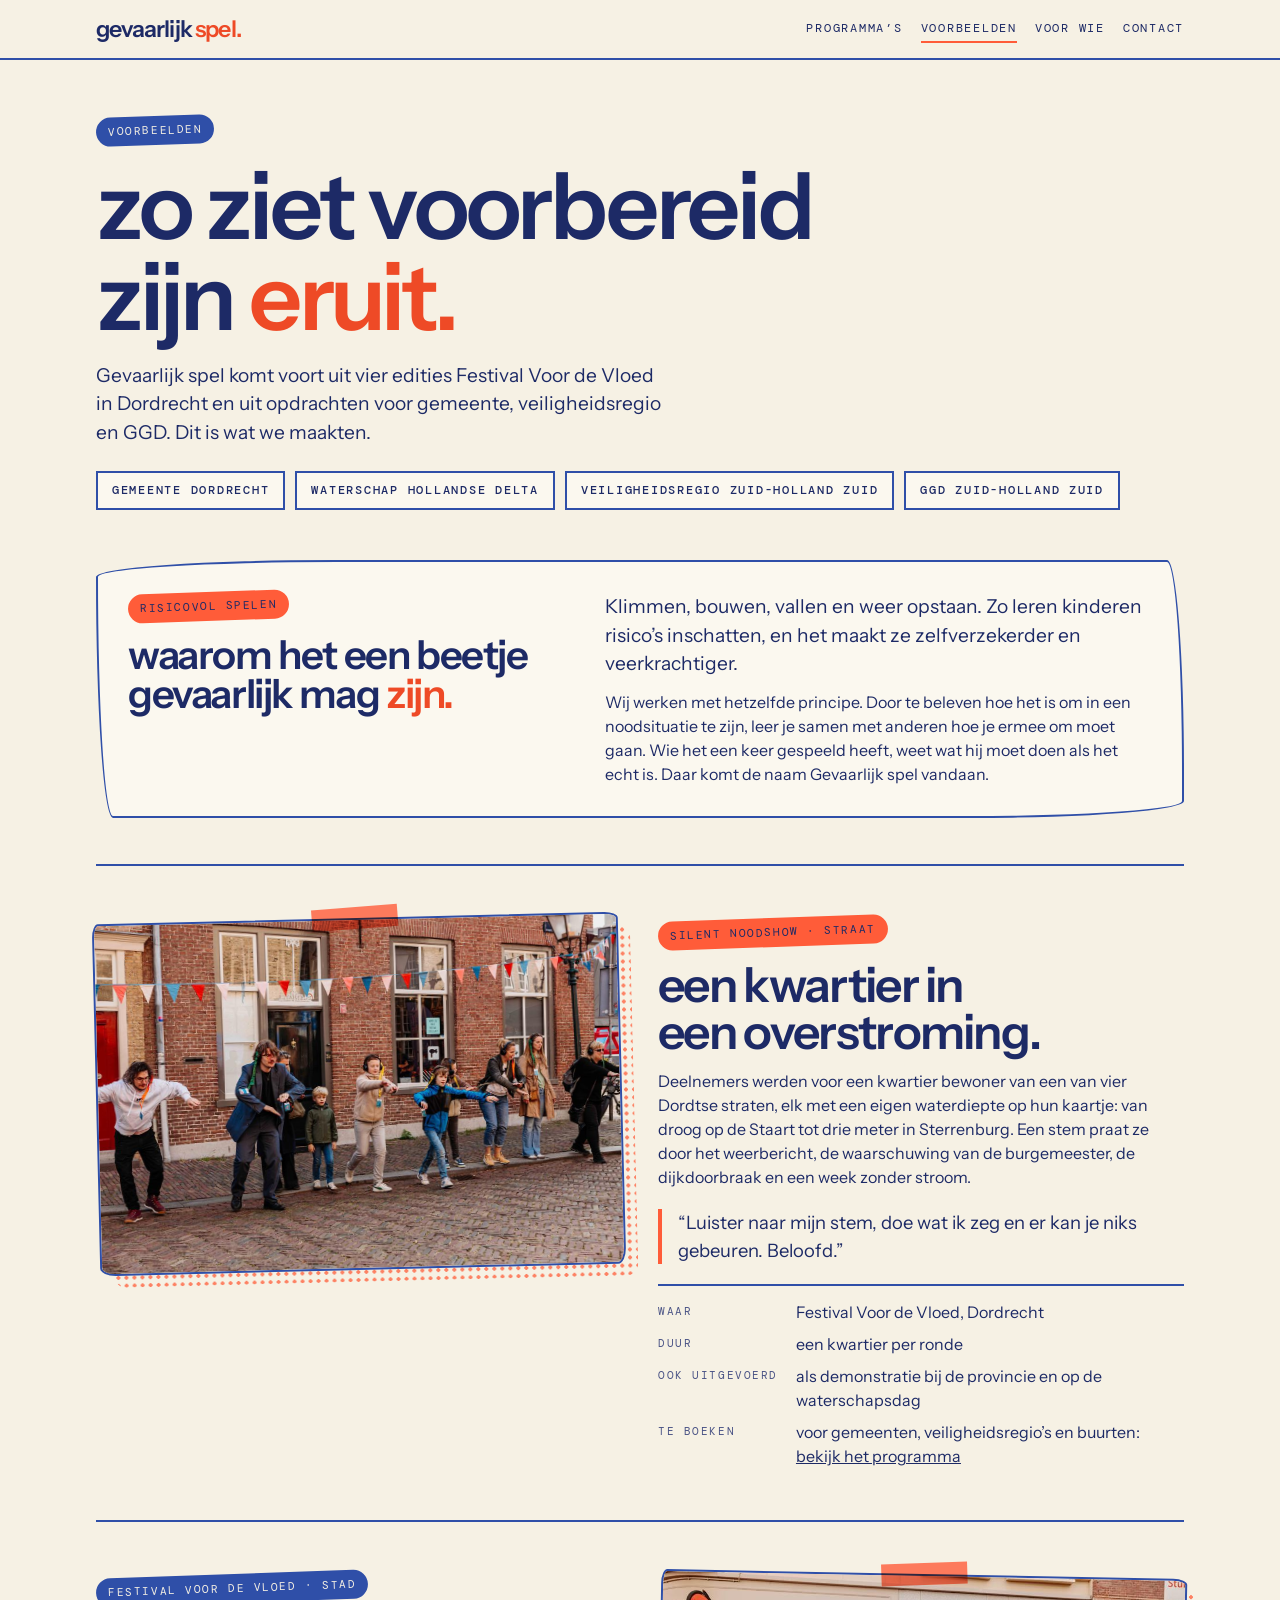
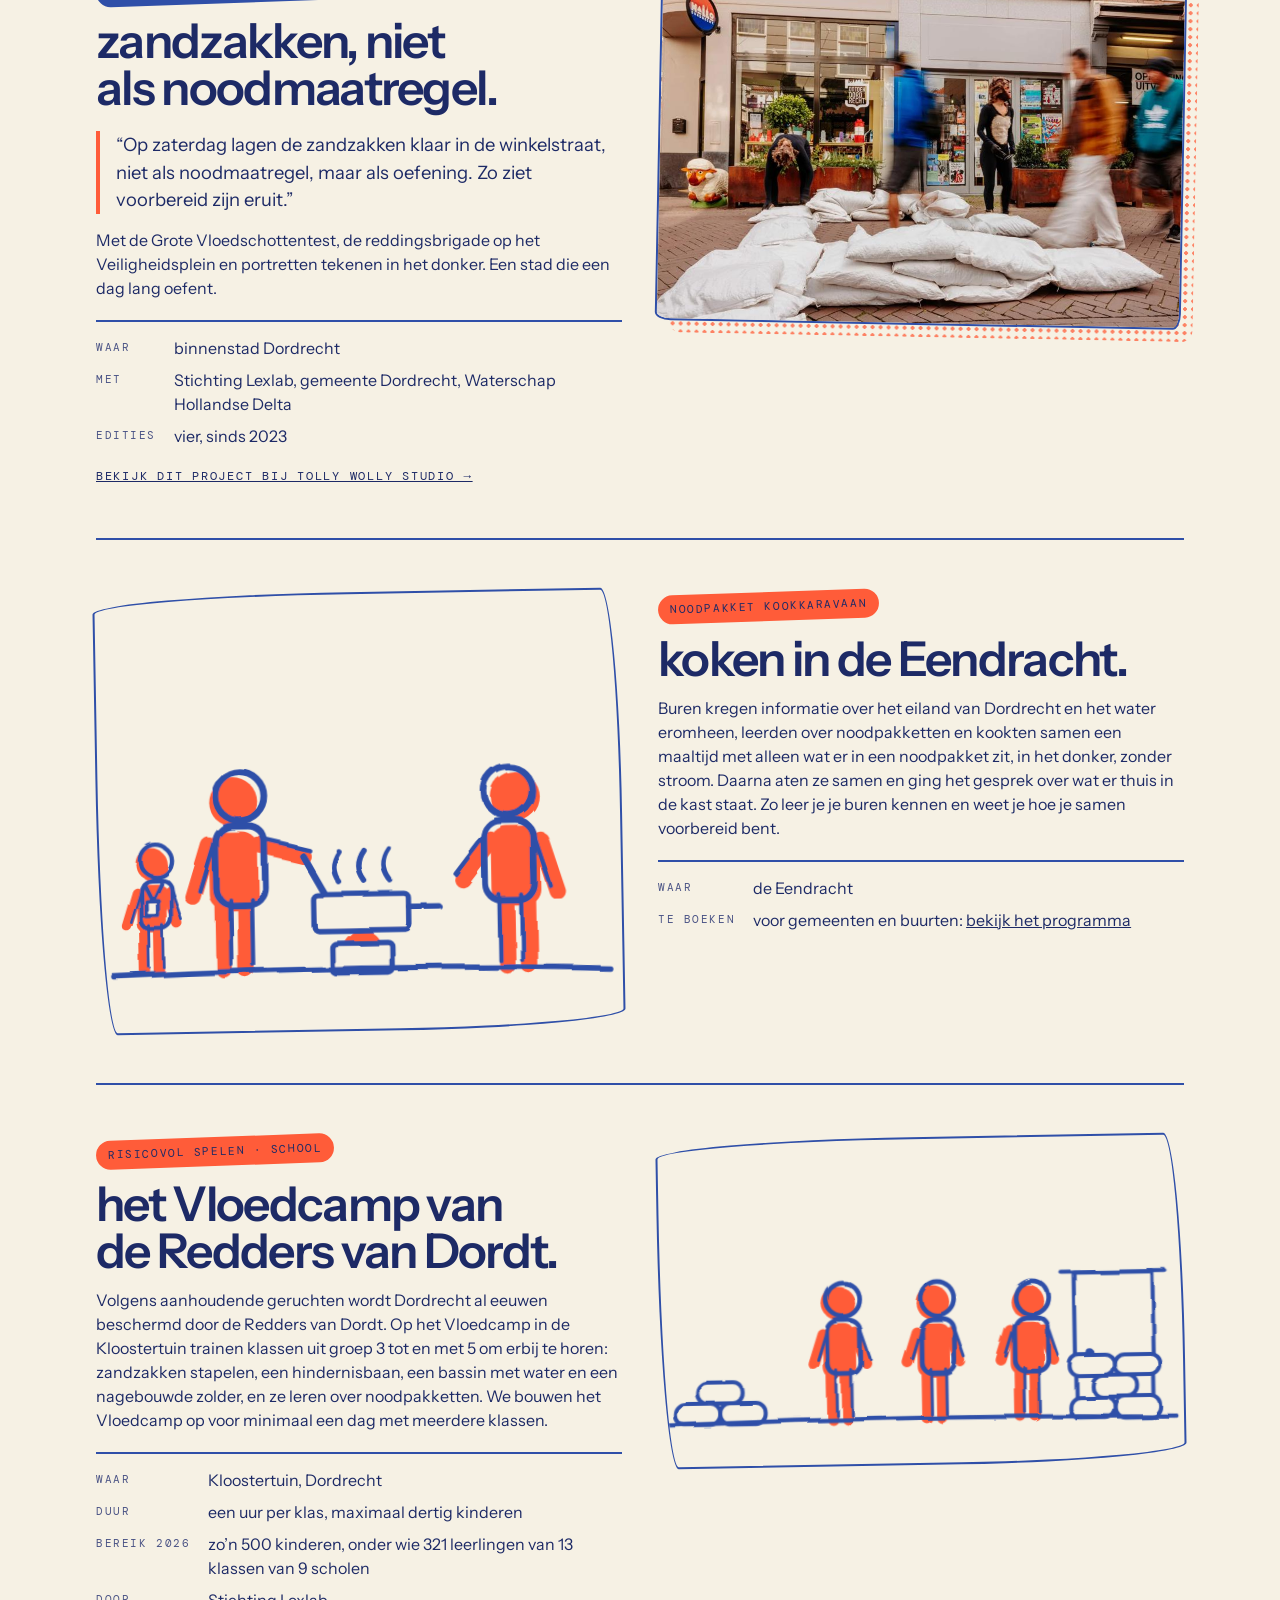
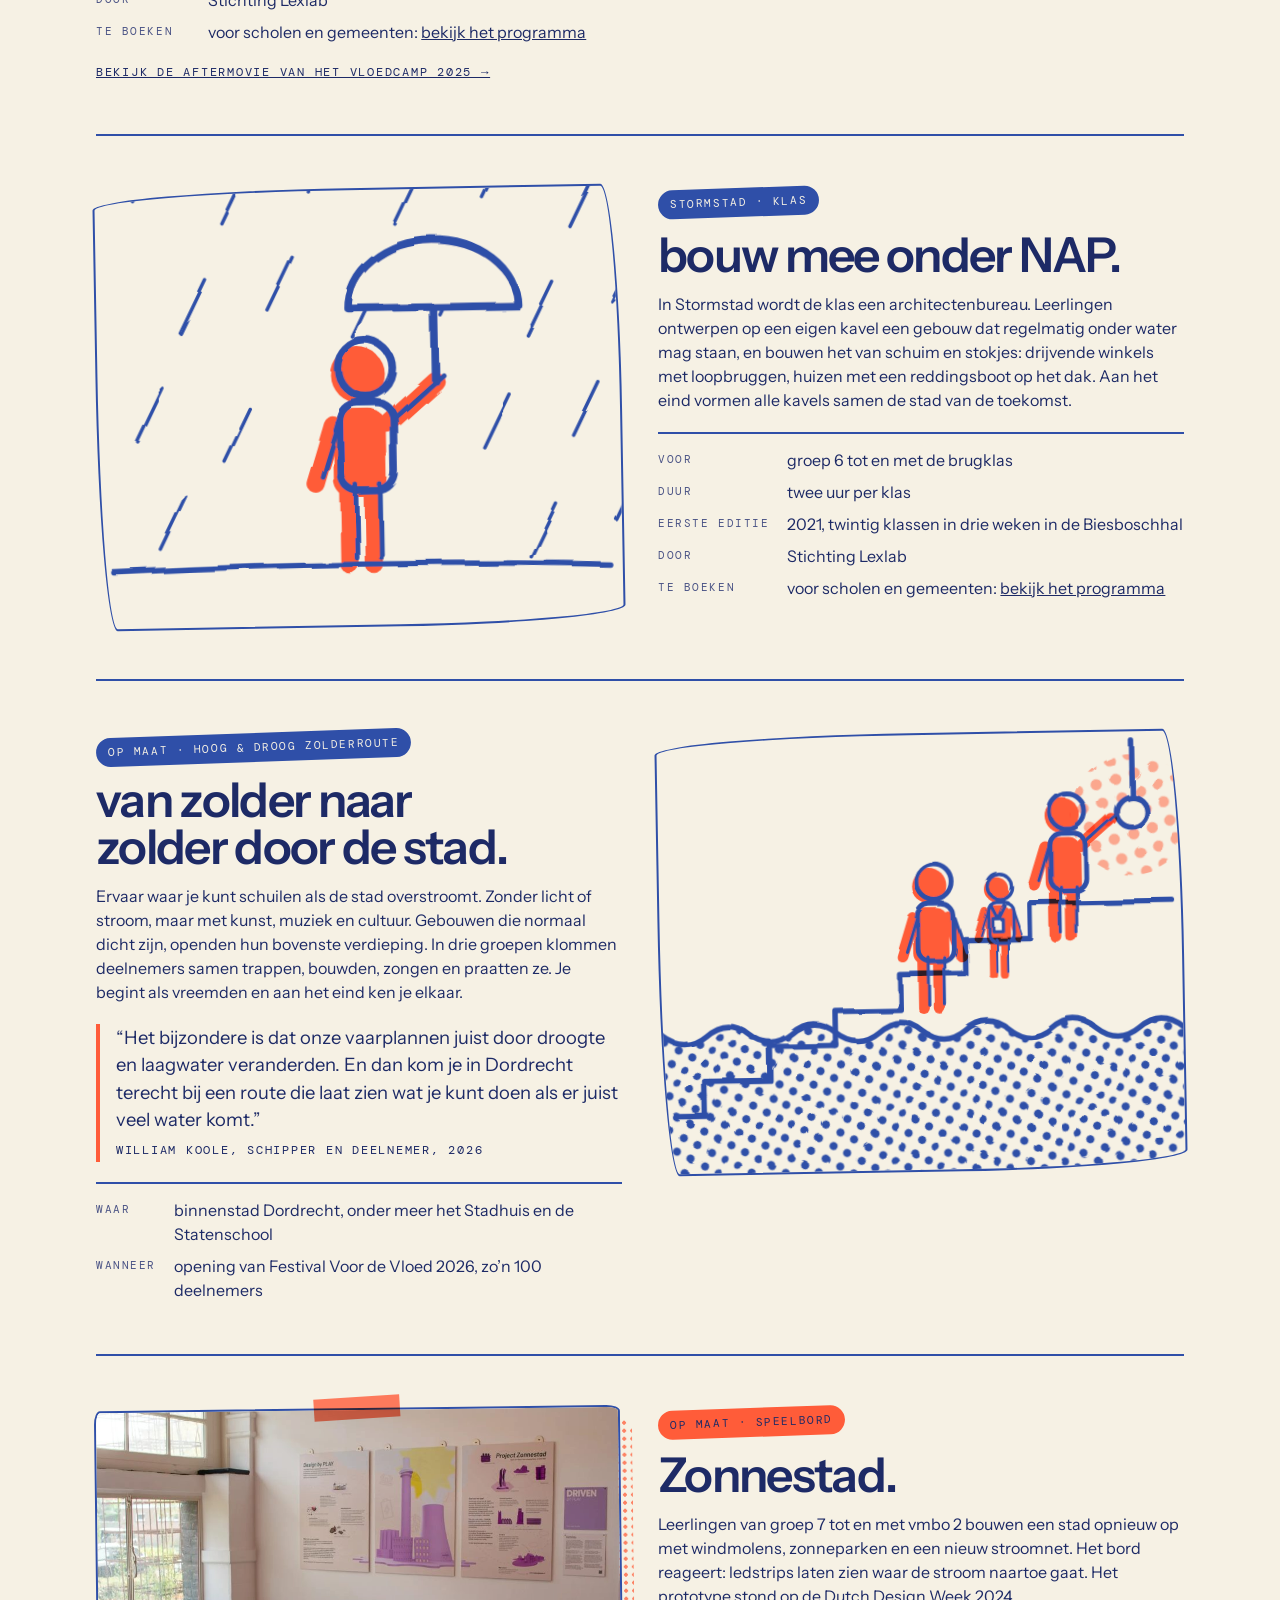
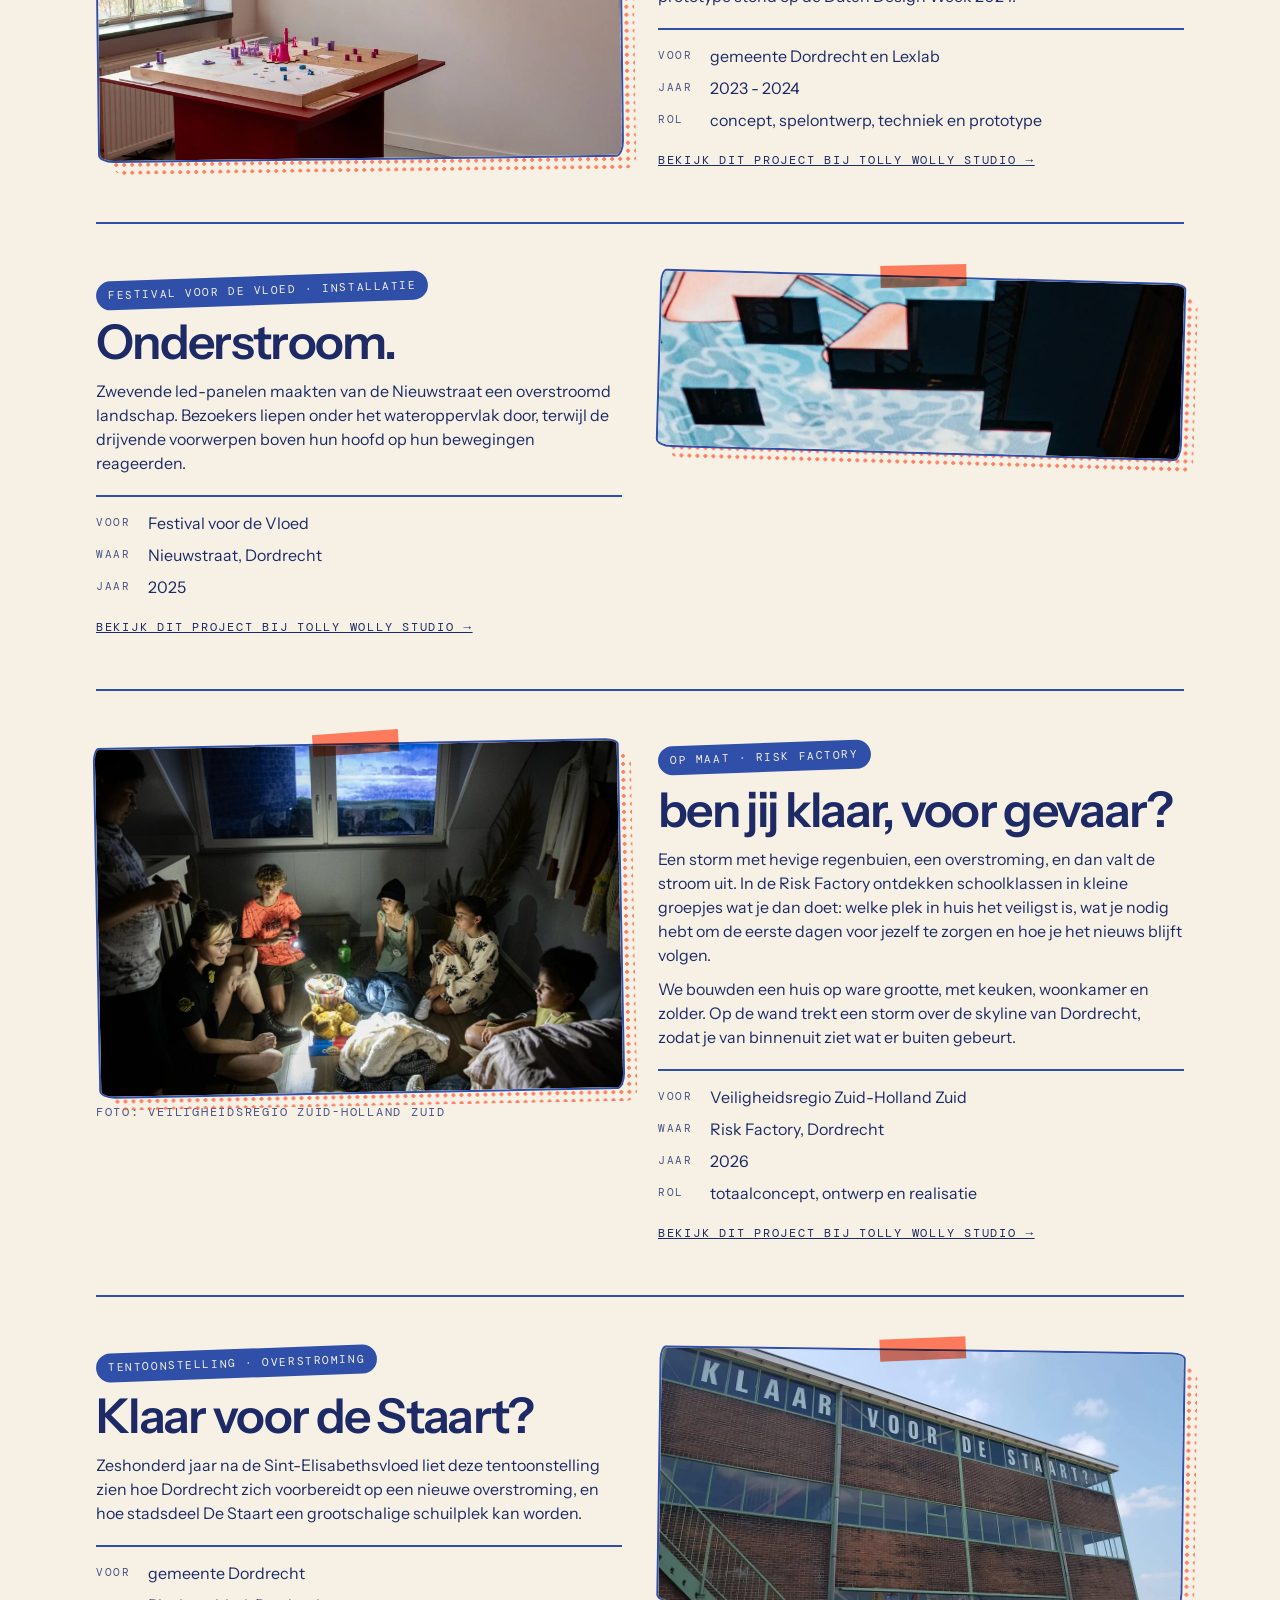
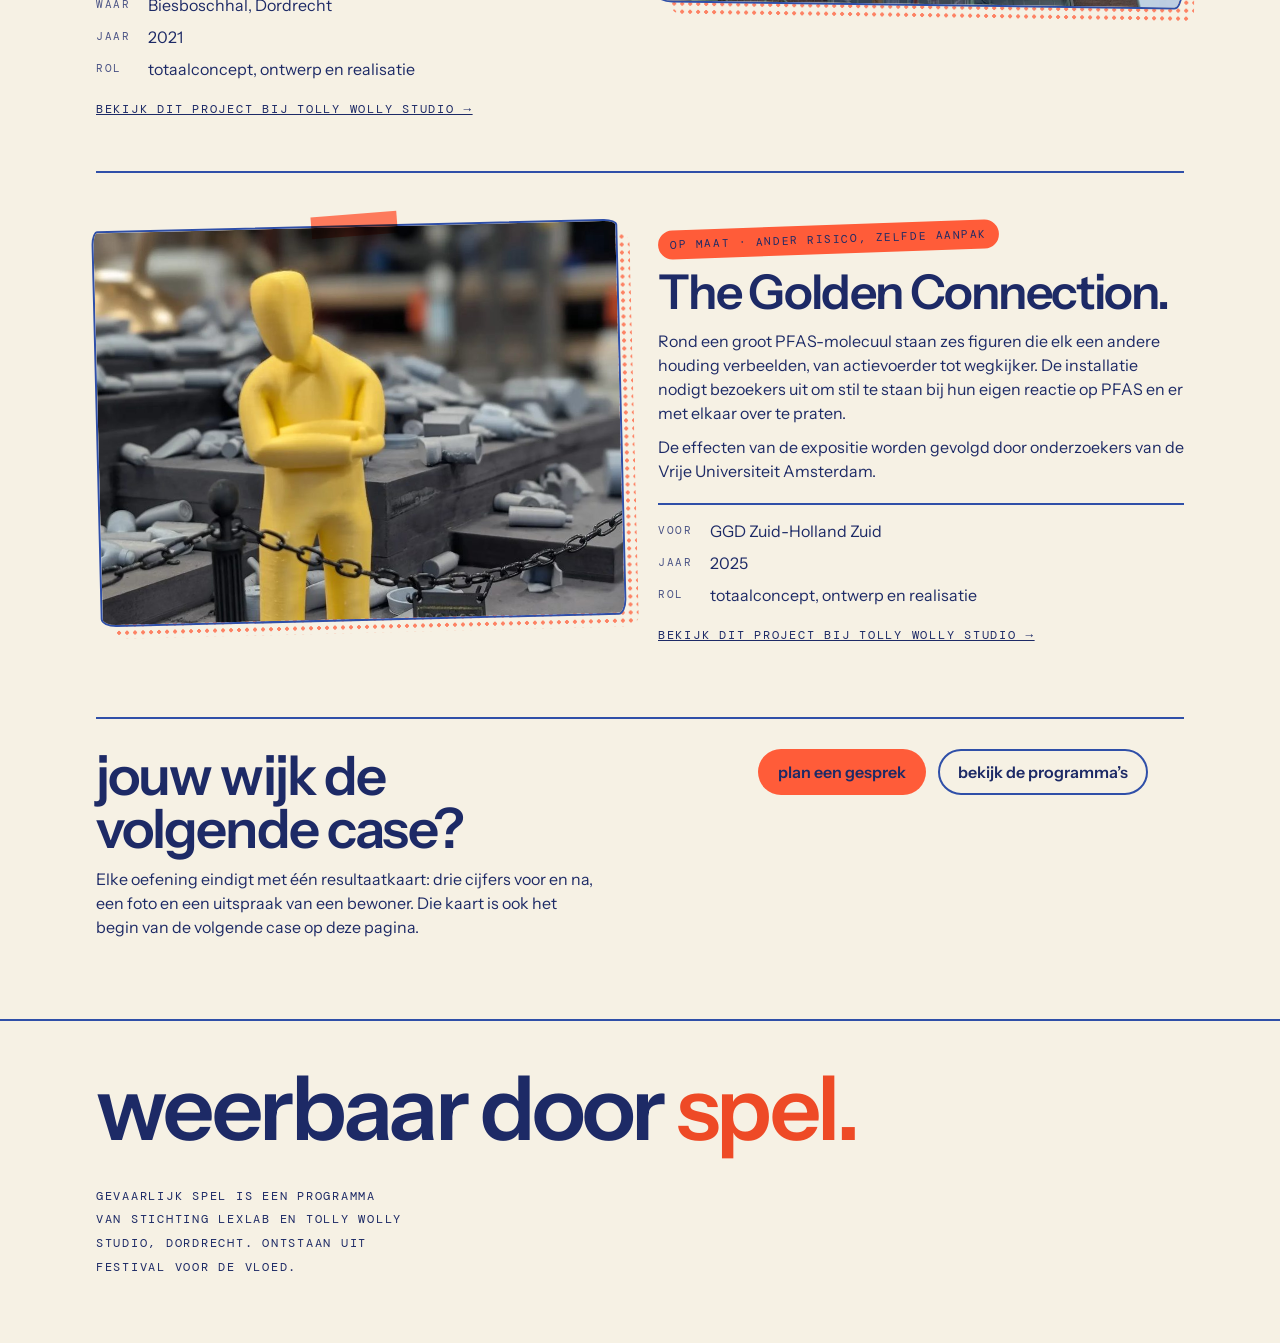
==== commit e753cd15: "Slogan 'weerbaar door spel' in de voettekst en paginatitel Co-Authored-By: Claude Fable 5.2 <noreply" ====
--- a/cases.html
+++ b/cases.html
@@ -187,6 +187,7 @@
 </main>
 
 <footer class="voet"><div class="wrap">
+  <p class="slogan">weerbaar door <span>spel.</span></p>
   <p class="mono" style="line-height:1.9">gevaarlijk spel is een programma van Stichting Lexlab en Tolly Wolly Studio, Dordrecht. Ontstaan uit Festival Voor de Vloed.</p>
 </div></footer>
 <script src="figuren.js"></script>
--- a/gs.css
+++ b/gs.css
@@ -53,7 +53,6 @@
 .kop .wrap{display:flex;align-items:center;justify-content:space-between;gap:16px;min-height:58px;flex-wrap:wrap;padding-block:8px}
 .wm{font-size:1.45rem;text-decoration:none;white-space:nowrap}
 .wm span{color:var(--zalm-d)}
-.wm small{display:block;margin-top:5px;font:400 .62rem/1.2 var(--f-mono);letter-spacing:.08em;text-transform:uppercase;color:var(--inkt2);white-space:normal}
 .kop nav{display:flex;gap:4px 18px;flex-wrap:wrap}
 .kop nav a{text-decoration:none;padding:4px 0;border-bottom:2px solid transparent}
 .kop nav a:hover,.kop nav a[aria-current="page"]{border-bottom-color:var(--zalm)}
@@ -119,6 +118,8 @@
 .voet{border-top:var(--lijn);padding-block:44px 64px}
 .voet .wrap{display:flex;justify-content:space-between;gap:24px;flex-wrap:wrap}
 .voet p{max-width:44ch}
+.voet .slogan{flex:1 0 100%;max-width:none;font:600 clamp(2.4rem,8vw,5.6rem)/.95 var(--f-tekst);letter-spacing:-.04em;margin-bottom:10px}
+.voet .slogan span{color:var(--zalm-d)}
 
 /* reageerknop voor collega's */
 .reageer{position:fixed;right:calc(14px + env(safe-area-inset-right,0px));bottom:calc(14px + env(safe-area-inset-bottom,0px));z-index:20;background:var(--inkt);color:var(--papier);text-decoration:none;border-radius:999px;padding:11px 16px;font-family:var(--f-mono);font-size:.72rem;letter-spacing:.14em;text-transform:uppercase;box-shadow:0 0 0 3px var(--papier)}
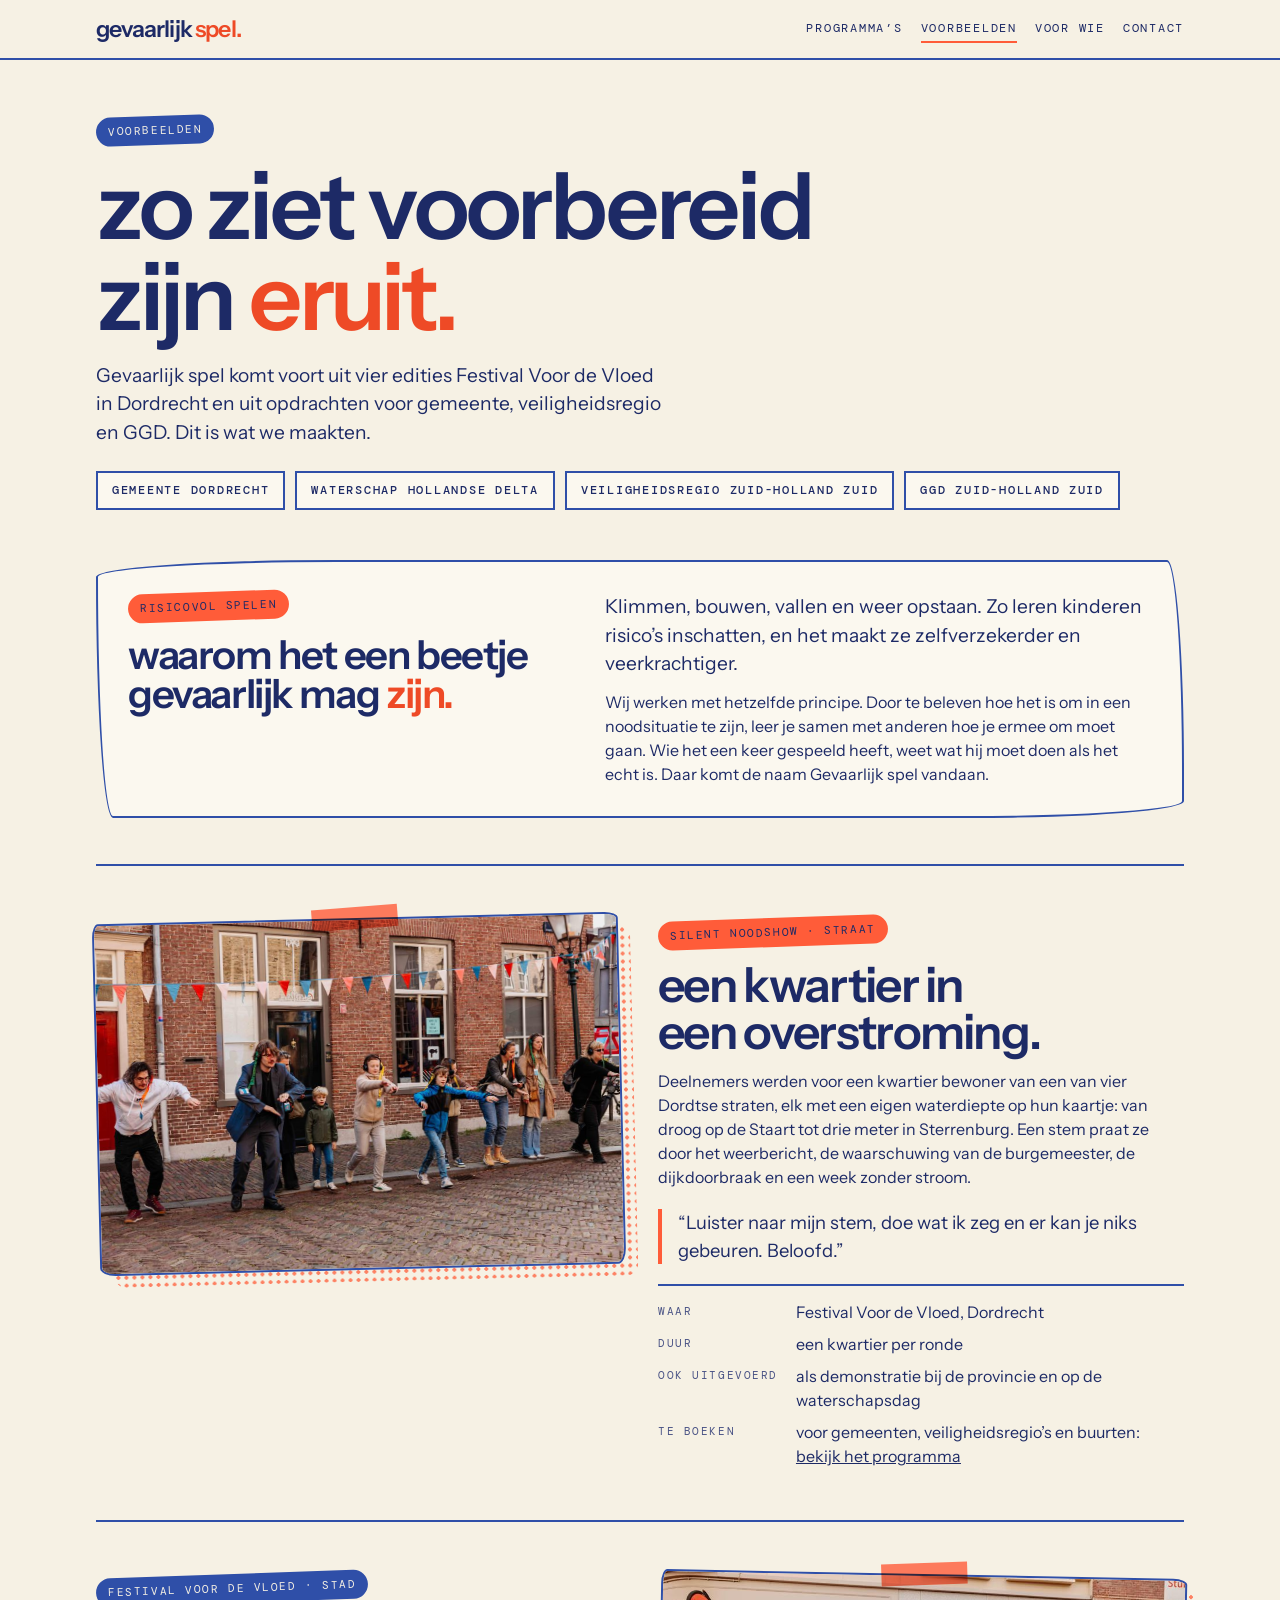
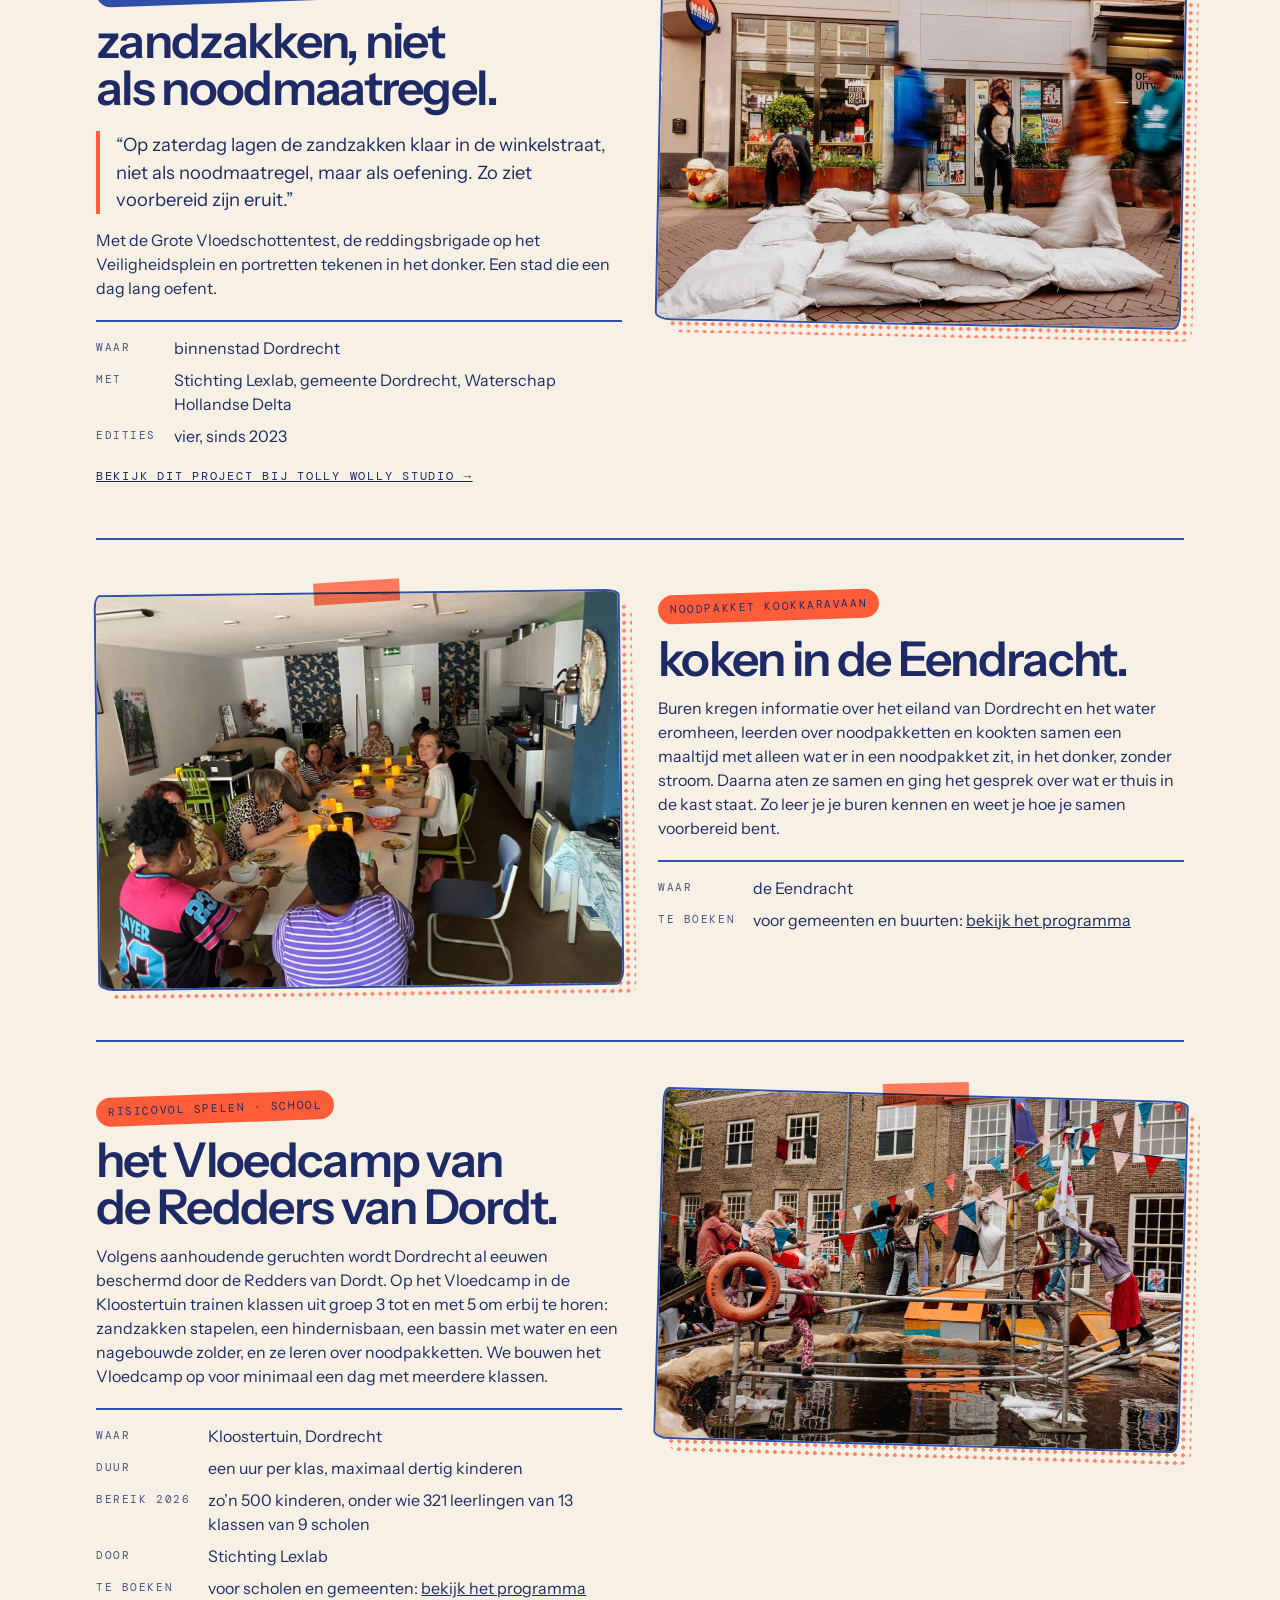
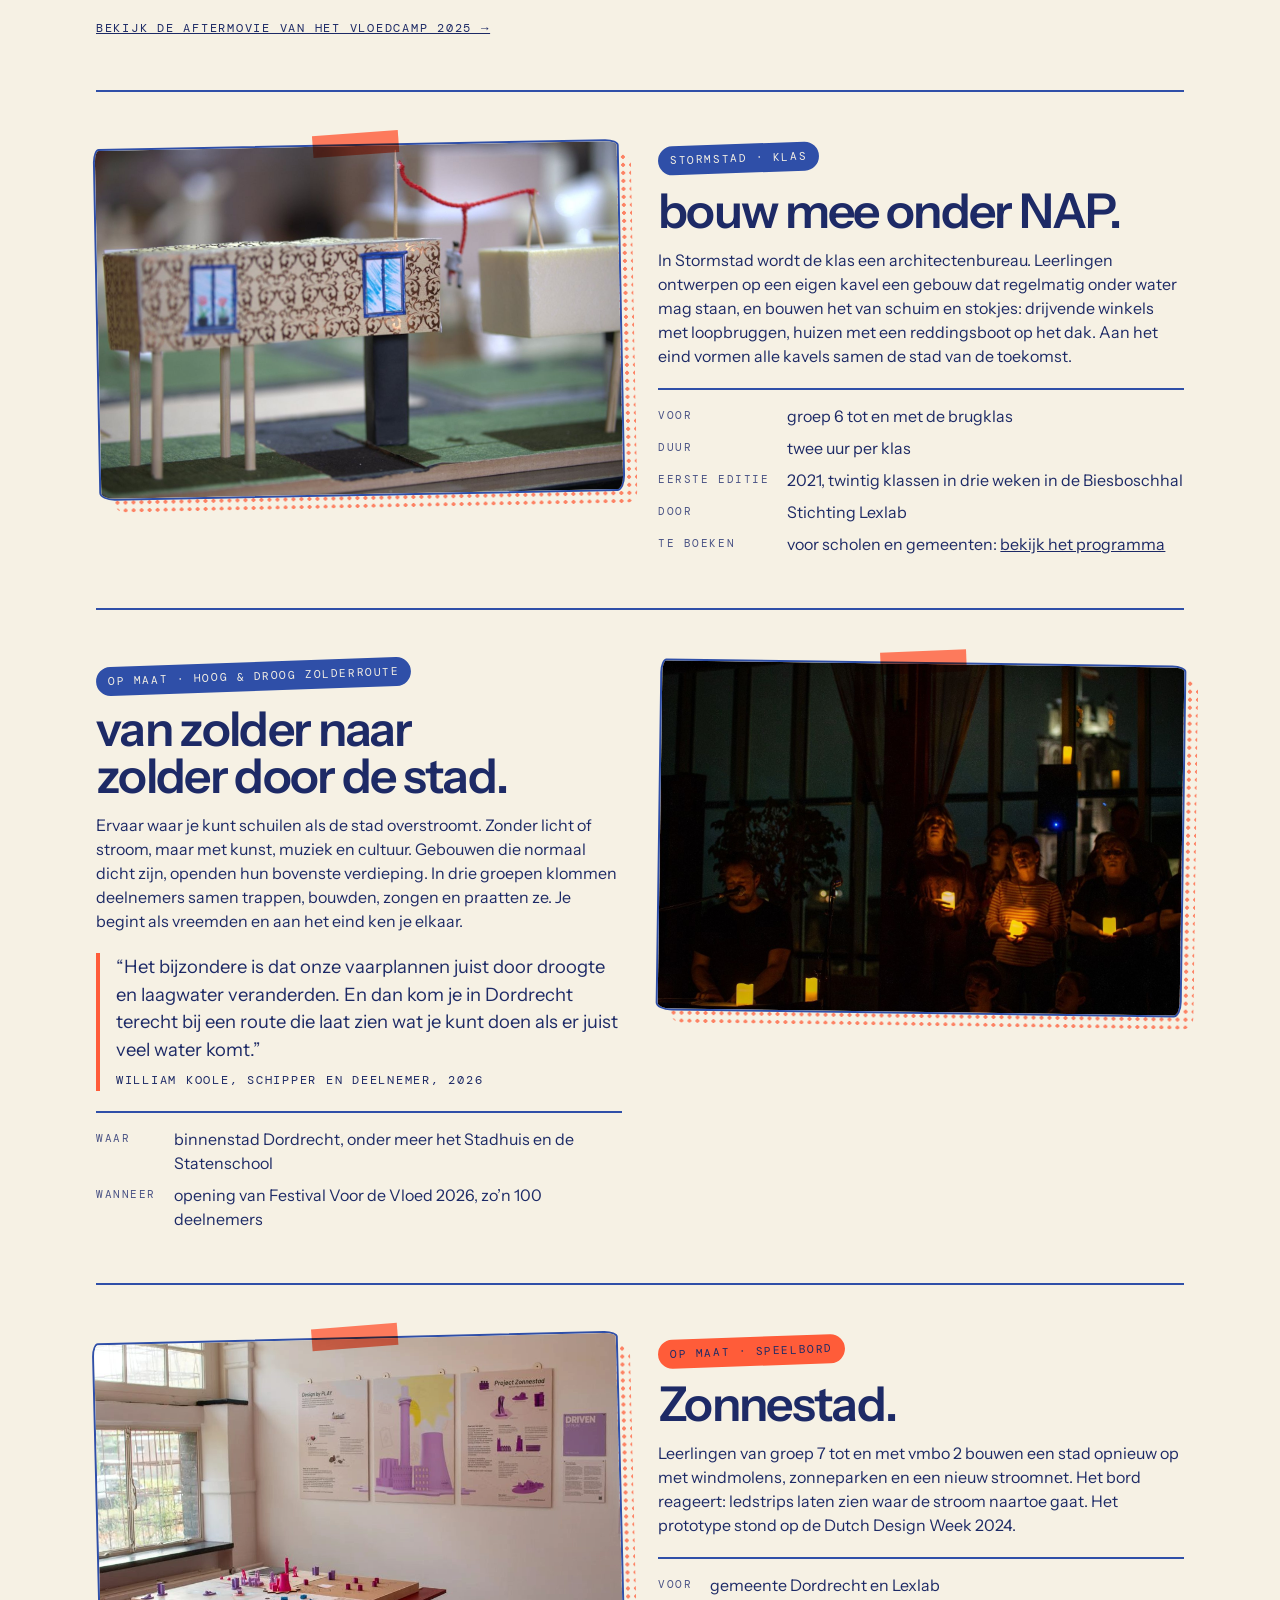
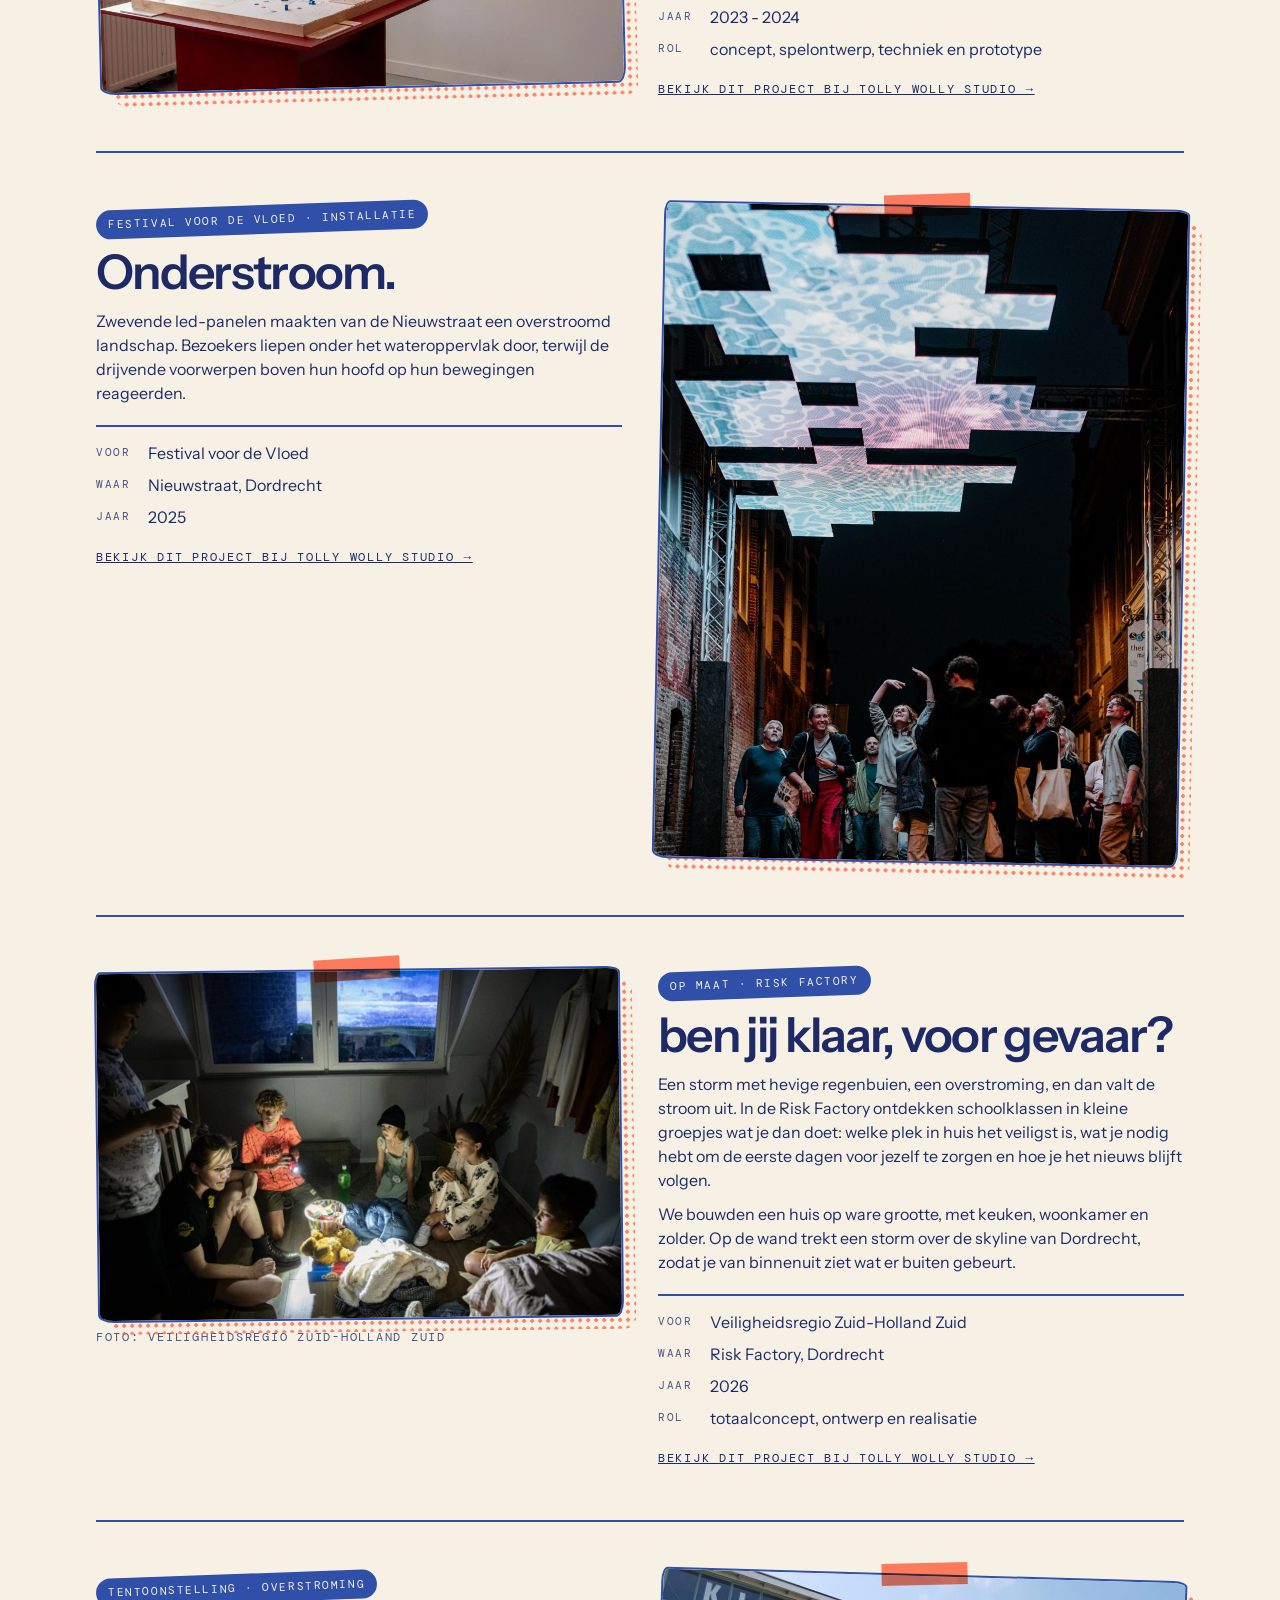
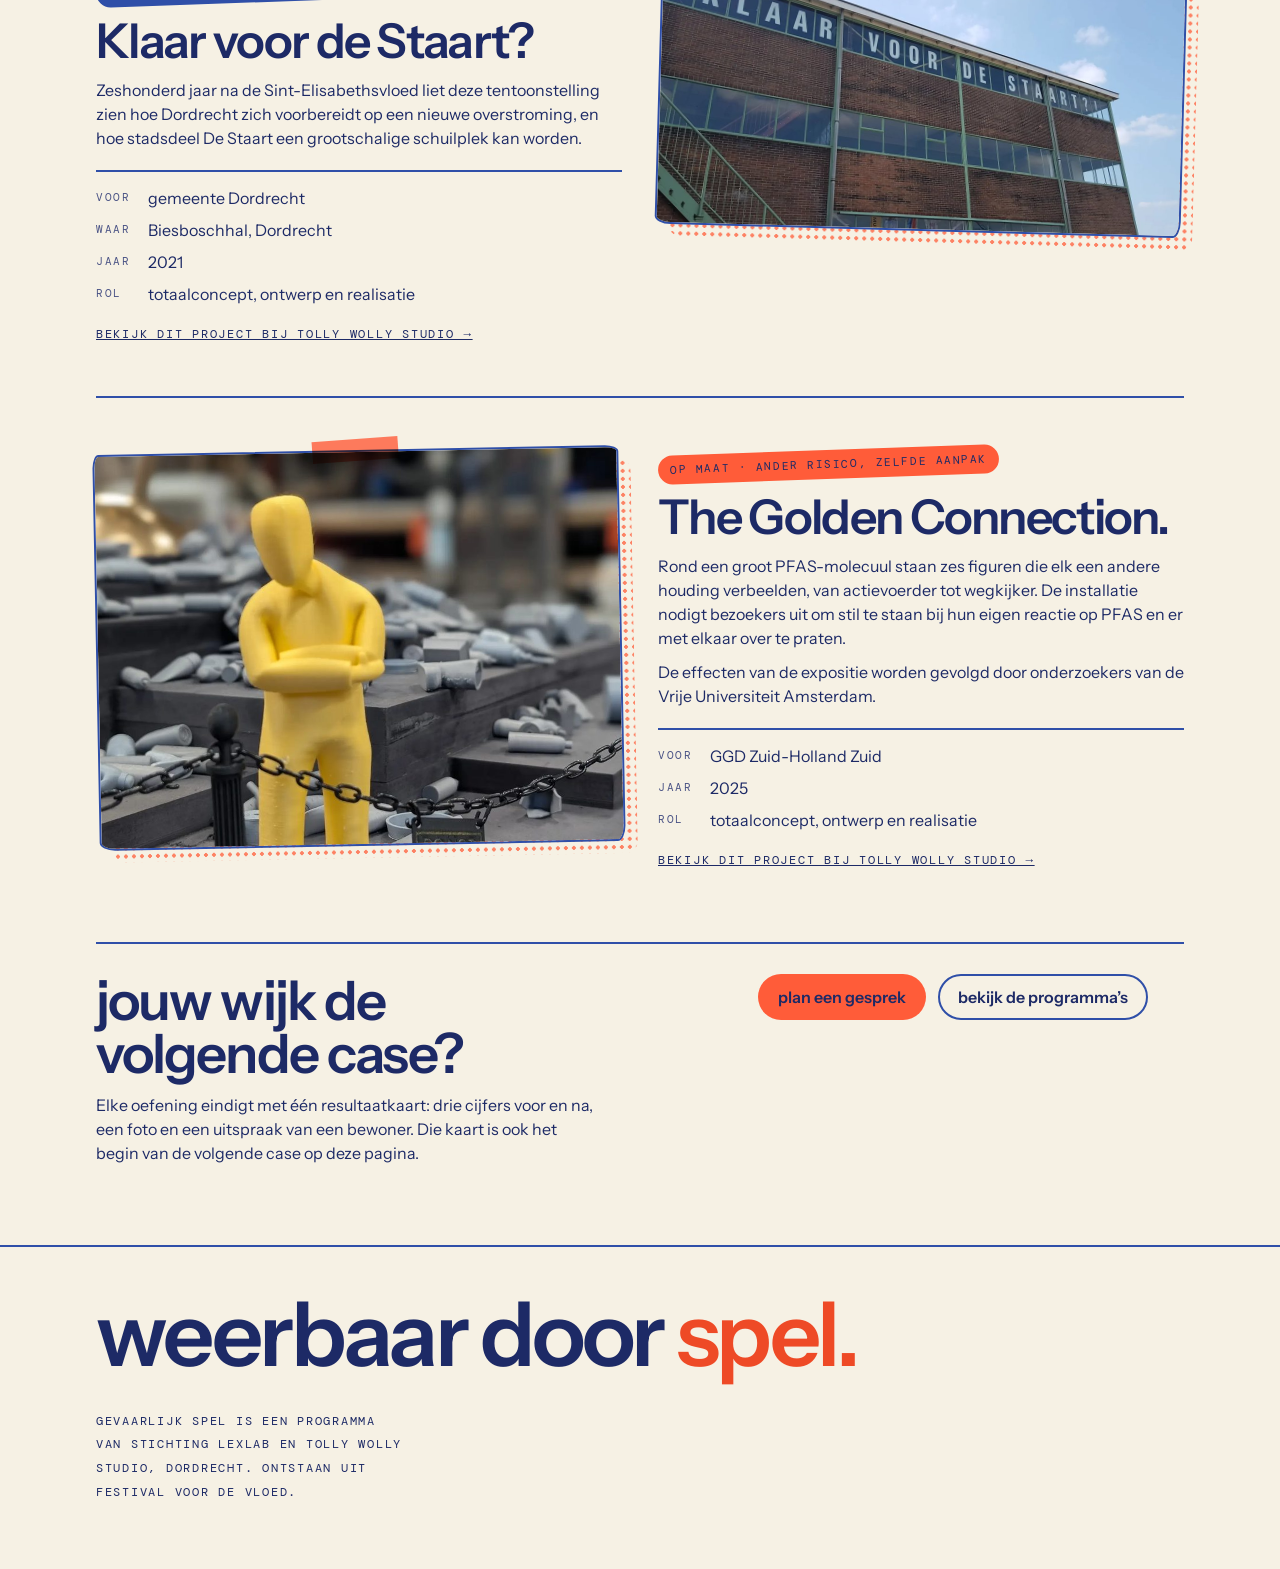
==== commit c400636e: "Foto's bij programma's en voorbeelden Foto's uit het document van het team: Silent Noodshow op de ho" ====
--- a/cases.html
+++ b/cases.html
@@ -30,6 +30,7 @@
 @media (max-width:860px){.case{grid-template-columns:1fr;gap:20px}.case:nth-of-type(even) .beeld{order:0}.tijd{grid-template-columns:1fr 1fr}}
 .themablok{display:grid;grid-template-columns:minmax(0,.9fr) minmax(0,1.1fr);gap:30px;align-items:start;padding:30px;background:var(--kaart);border:var(--lijn);border-radius:var(--schets)}
 .themablok h2{font-size:clamp(1.7rem,3.8vw,2.5rem)}
+main{overflow-x:clip}
 .caseplaat{border-radius:var(--schets);transform:rotate(-1deg)}
 @media (max-width:860px){.themablok{grid-template-columns:1fr;padding:22px}}
 </style></head><body>
@@ -84,7 +85,7 @@
   </article>
 
   <article class="case" id="kookkaravaan-eendracht">
-    <div class="beeld"><div class="toneel eenmaal caseplaat" id="plaat-koken"></div></div>
+    <div class="beeld"><img class="foto" src="img/c-eendracht.jpg" alt="Buren eten samen aan een lange tafel bij kaarslicht in de Eendracht" loading="lazy"></div>
     <div>
       <span class="label o">noodpakket kookkaravaan</span>
       <h2 style="margin-top:14px">koken in de Eendracht.</h2>
@@ -93,7 +94,7 @@
     </div>
   </article>
   <article class="case" id="vloedcamp">
-    <div class="beeld"><div class="toneel eenmaal caseplaat" id="plaat-vloedcamp"></div></div>
+    <div class="beeld"><img class="foto" src="img/c-vloedcamp.jpg" alt="Kinderen klimmen over een hindernisbaan boven het water, onder slingers met vlaggetjes" loading="lazy"></div>
     <div>
       <span class="label o">risicovol spelen · school</span>
       <h2 style="margin-top:14px">het Vloedcamp van de Redders van Dordt.</h2>
@@ -103,7 +104,7 @@
     </div>
   </article>
   <article class="case" id="stormstad">
-    <div class="beeld"><div class="toneel caseplaat" id="plaat-stormstad"></div></div>
+    <div class="beeld"><img class="foto" src="img/c-stormstad.jpg" alt="Maquette van een huis op palen, gebouwd door leerlingen" loading="lazy"></div>
     <div>
       <span class="label b">stormstad · klas</span>
       <h2 style="margin-top:14px">bouw mee onder NAP.</h2>
@@ -112,7 +113,7 @@
     </div>
   </article>
   <article class="case" id="hoog-en-droog">
-    <div class="beeld"><div class="toneel eenmaal caseplaat" id="plaat-hoogdroog"></div></div>
+    <div class="beeld"><img class="foto" src="img/c-hoogdroog.jpg" alt="Een koor zingt in het donker met lichtjes in de hand, met de stad achter het raam" loading="lazy"></div>
     <div>
       <span class="label b">op maat · hoog &amp; droog zolderroute</span>
       <h2 style="margin-top:14px">van zolder naar zolder door de stad.</h2>
@@ -132,7 +133,7 @@
     </div>
   </article>
   <article class="case" id="onderstroom">
-    <div class="beeld"><img class="foto" src="img/os-1.jpg" alt="Zwevende led-panelen boven de straat tonen een wateroppervlak met drijvende voorwerpen" loading="lazy"></div>
+    <div class="beeld"><img class="foto" style="aspect-ratio:4/5;object-fit:cover" src="img/c-onderstroom.jpg" alt="Bezoekers kijken in een smalle straat omhoog naar zwevende led-panelen die een wateroppervlak tonen" loading="lazy"></div>
     <div>
       <span class="label b">festival voor de vloed · installatie</span>
       <h2 style="margin-top:14px">Onderstroom.</h2>
@@ -193,6 +194,6 @@
 <script src="figuren.js"></script>
 <script src="gs.js"></script>
 <script>
-if(typeof GSF!=="undefined"){GSF.defs();document.getElementById("plaat-vloedcamp").innerHTML=GSF.oefening("zandzakken");document.getElementById("plaat-stormstad").innerHTML=GSF.scene("weer");document.getElementById("plaat-hoogdroog").innerHTML=GSF.oefening("trap");document.getElementById("plaat-koken").innerHTML=GSF.oefening("soep");}
+if(typeof GSF!=="undefined"){GSF.defs();}
 </script>
 </body></html>
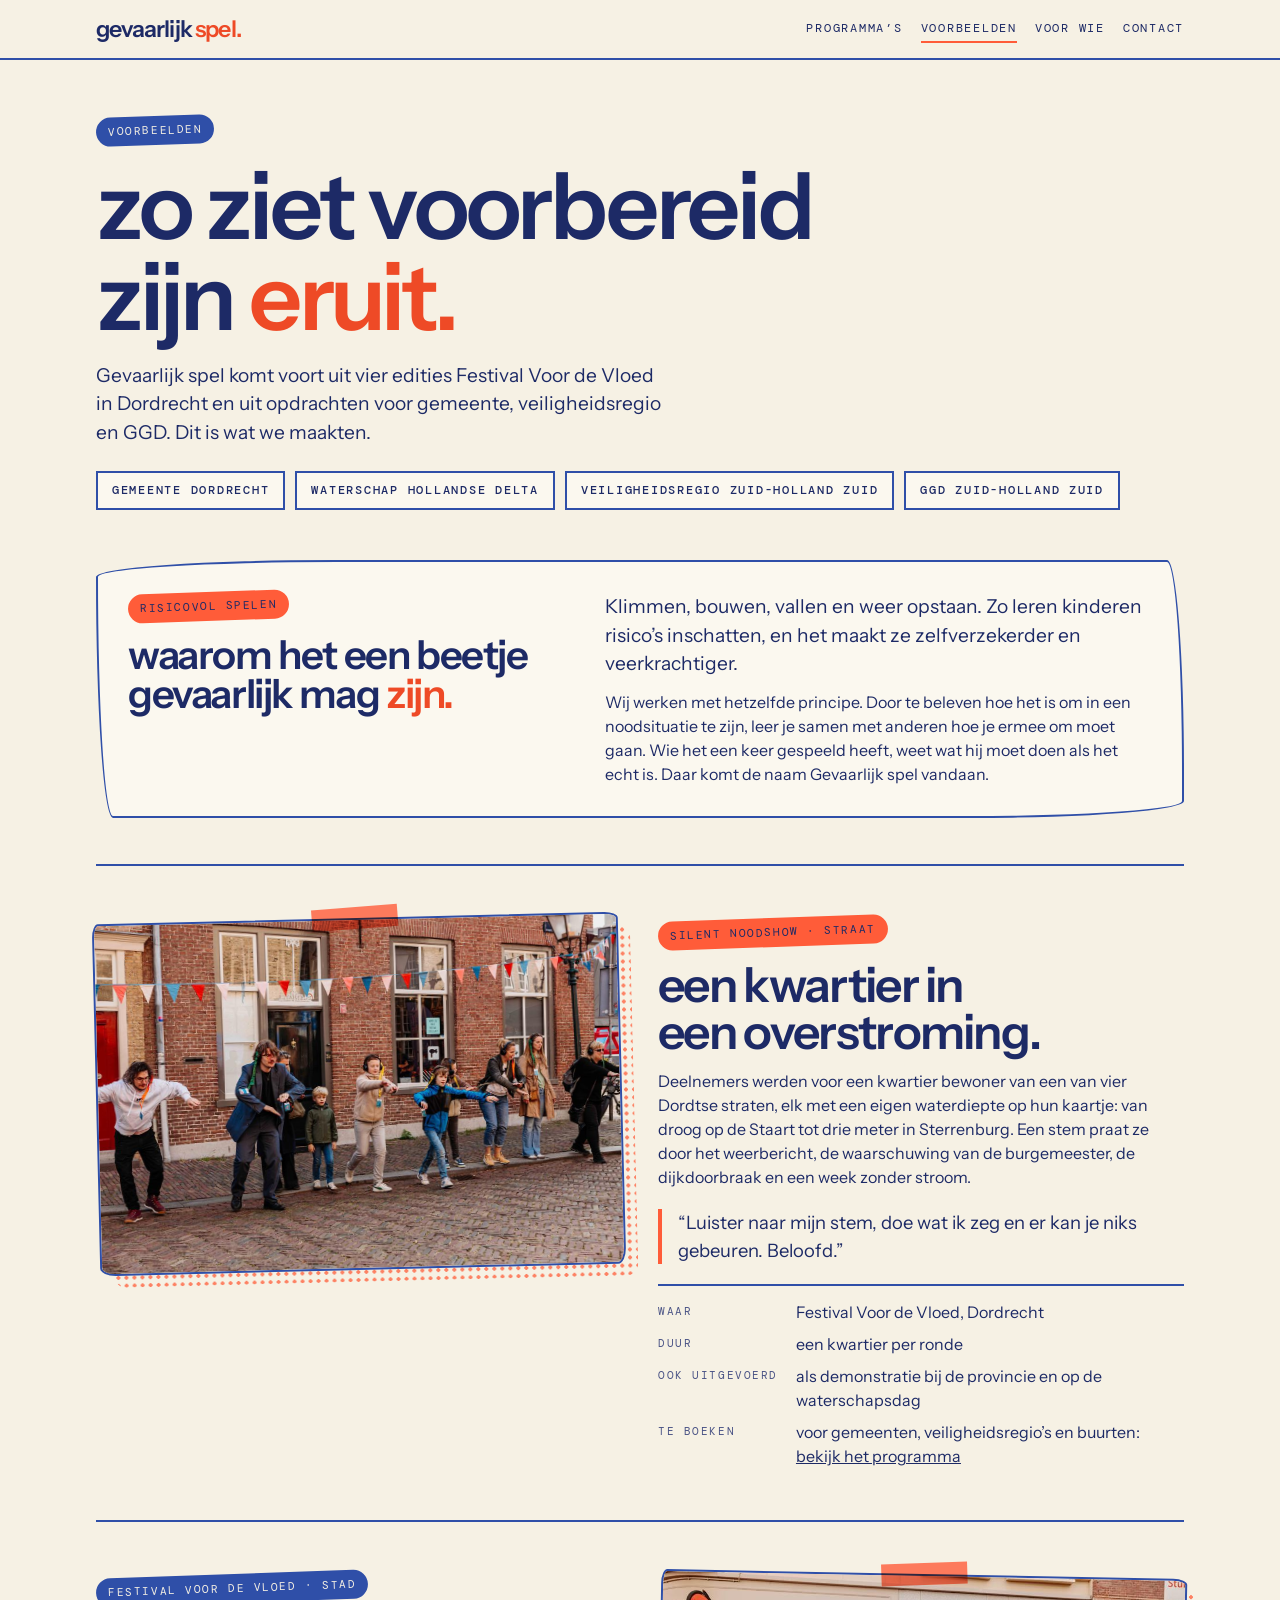
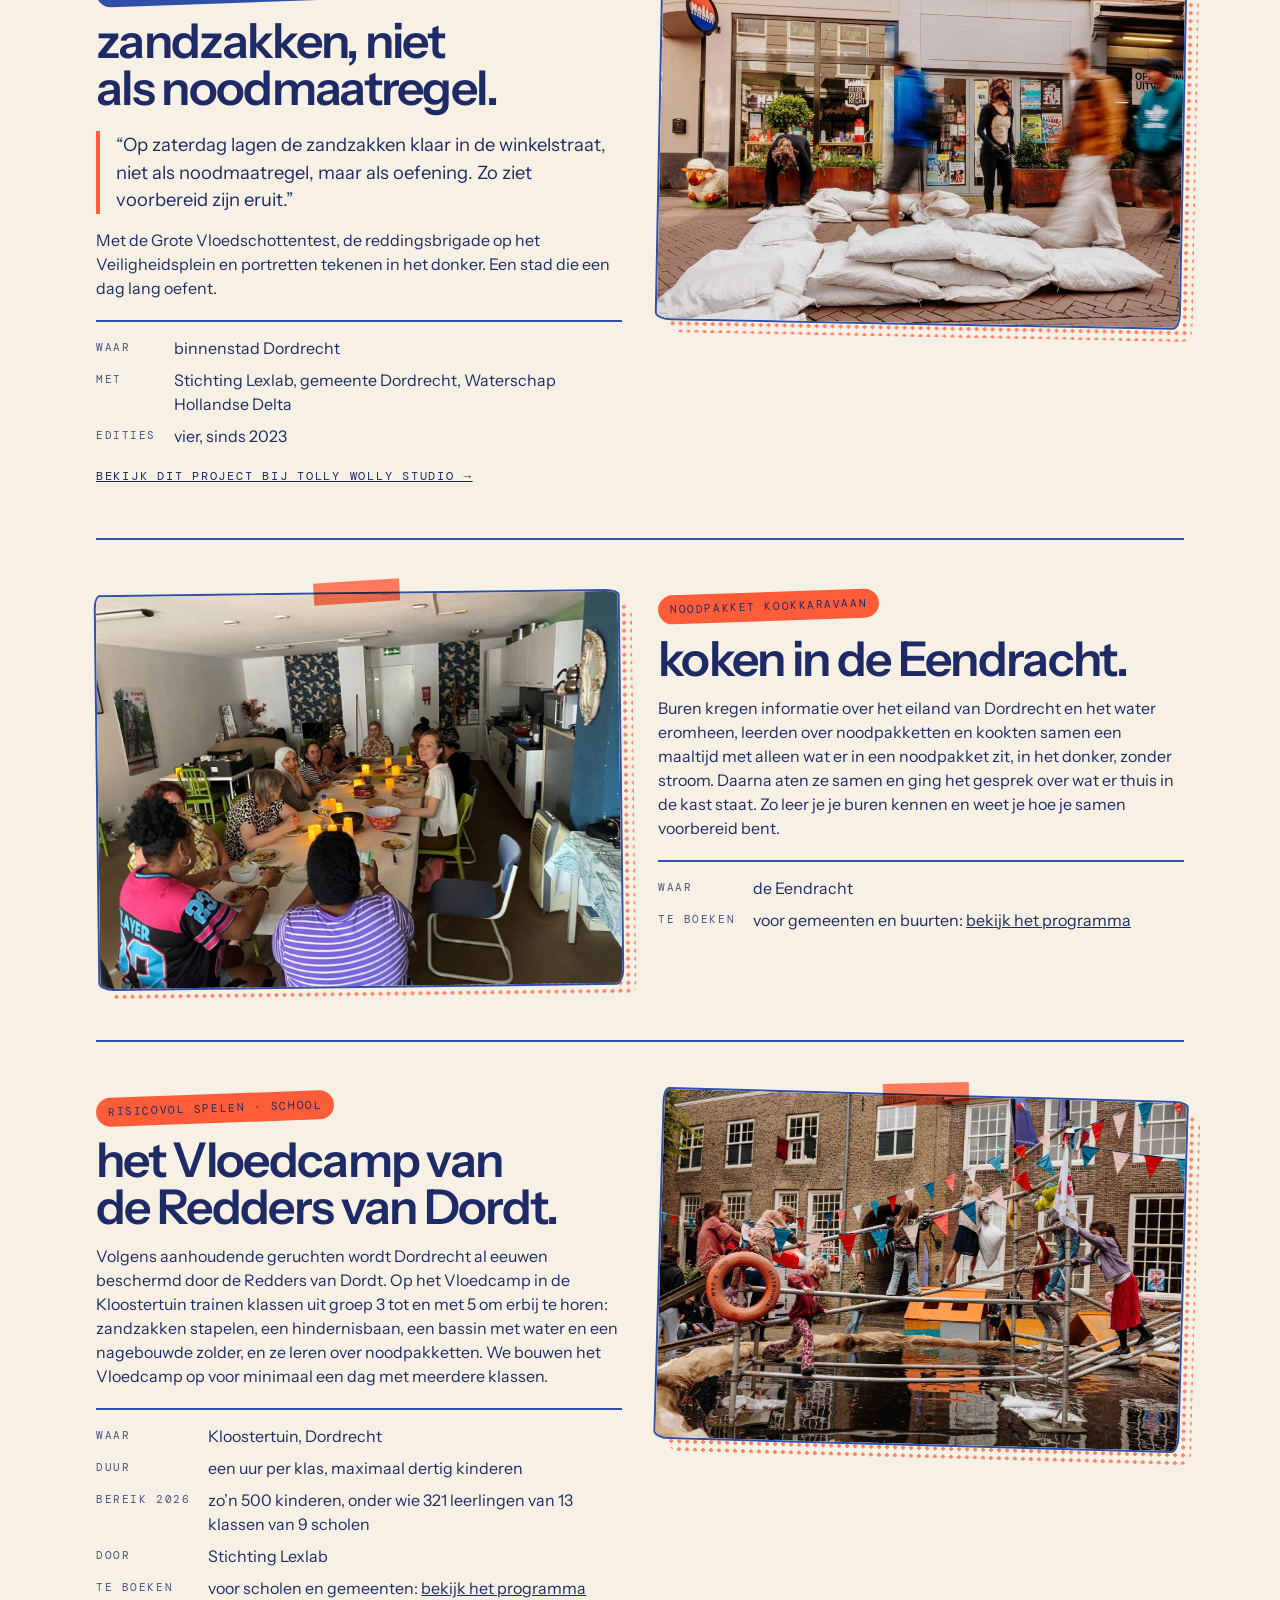
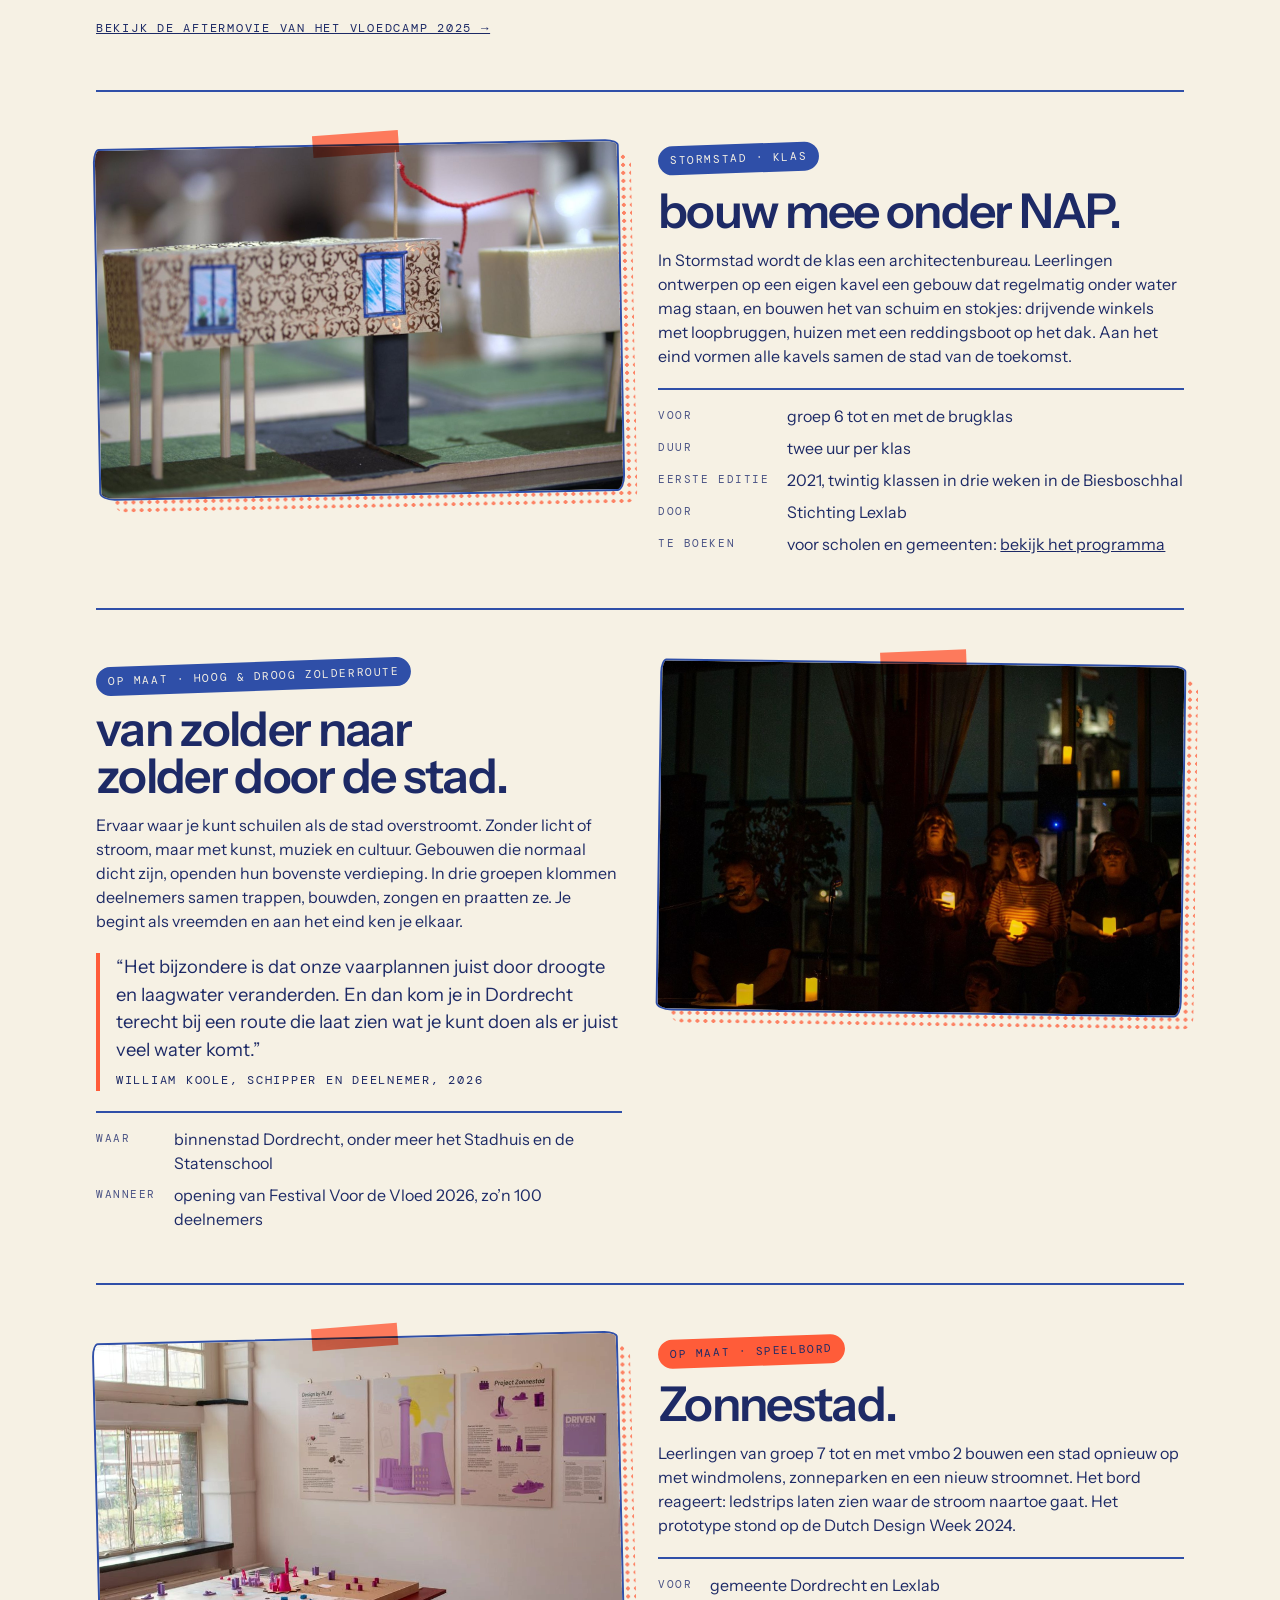
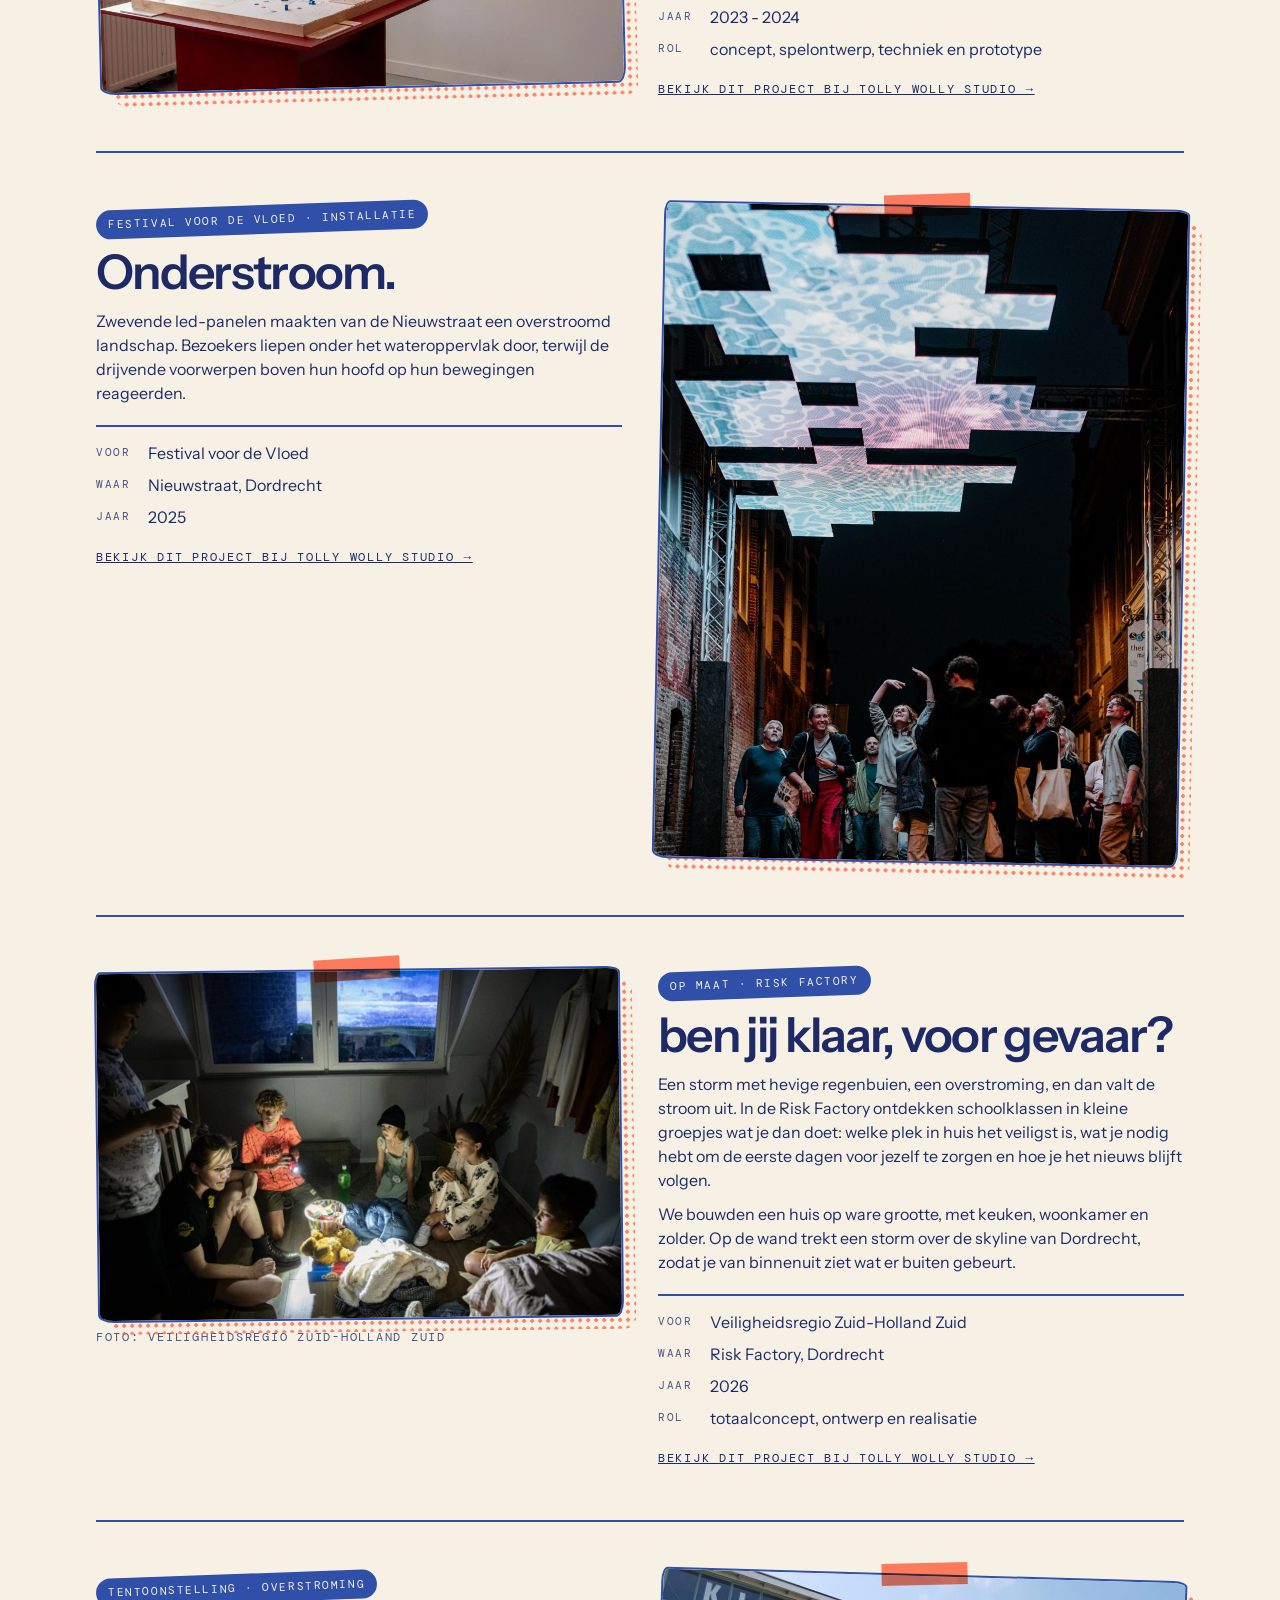
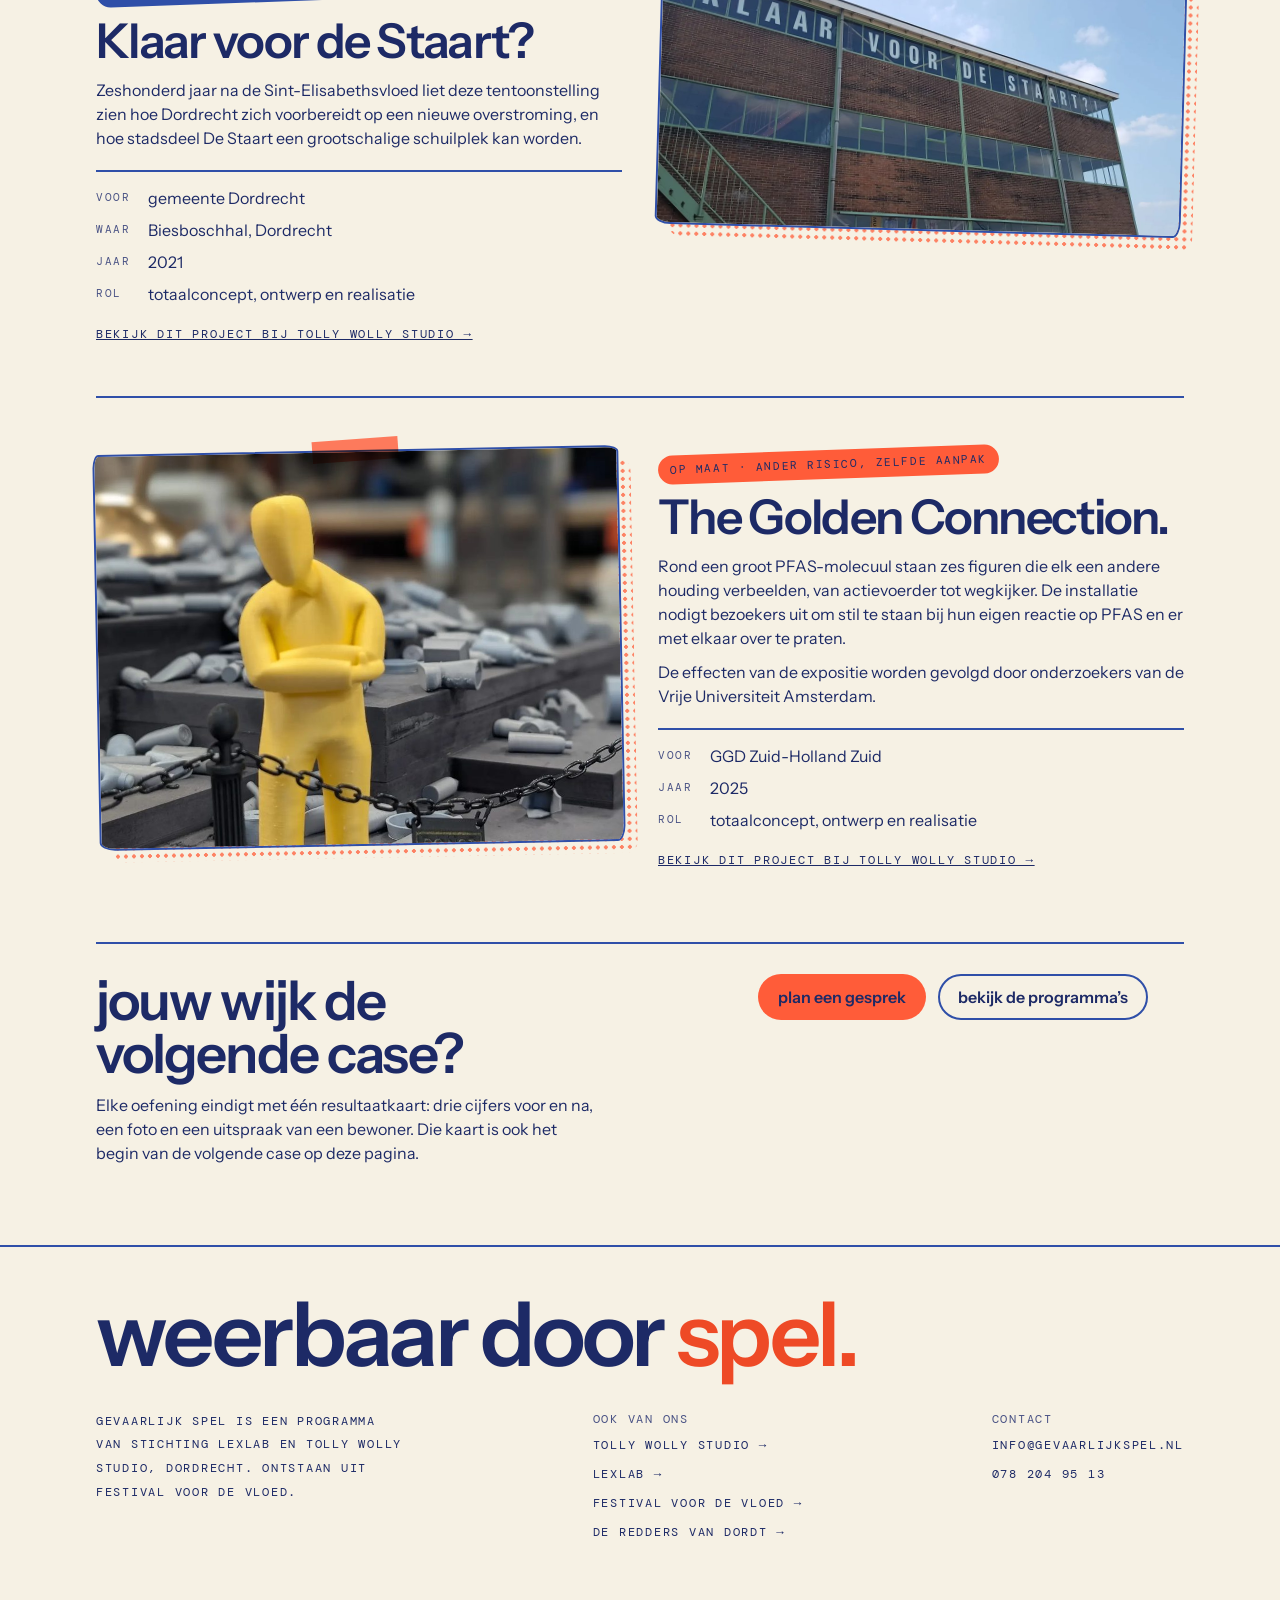
==== commit 1f7915c0: "Voettekst met links naar Tolly Wolly Studio, Lexlab, Festival Voor de Vloed en De Redders van Dordt " ====
--- a/cases.html
+++ b/cases.html
@@ -190,6 +190,18 @@
 <footer class="voet"><div class="wrap">
   <p class="slogan">weerbaar door <span>spel.</span></p>
   <p class="mono" style="line-height:1.9">gevaarlijk spel is een programma van Stichting Lexlab en Tolly Wolly Studio, Dordrecht. Ontstaan uit Festival Voor de Vloed.</p>
+  <nav class="voetlinks mono" aria-label="verwante sites">
+    <span>ook van ons</span>
+    <a href="https://www.tollywollystudio.nl" rel="noopener">Tolly Wolly Studio →</a>
+    <a href="https://www.lexlab.nl" rel="noopener">Lexlab →</a>
+    <a href="https://festivalvoordevloed.nl" rel="noopener">Festival Voor de Vloed →</a>
+    <a href="https://www.dereddersvandordt.nl" rel="noopener">De Redders van Dordt →</a>
+  </nav>
+  <div class="voetlinks mono">
+    <span>contact</span>
+    <a href="mailto:info@gevaarlijkspel.nl">info@gevaarlijkspel.nl</a>
+    <a href="tel:+31782049513">078 204 95 13</a>
+  </div>
 </div></footer>
 <script src="figuren.js"></script>
 <script src="gs.js"></script>
--- a/gs.css
+++ b/gs.css
@@ -120,6 +120,10 @@
 .voet p{max-width:44ch}
 .voet .slogan{flex:1 0 100%;max-width:none;font:600 clamp(2.4rem,8vw,5.6rem)/.95 var(--f-tekst);letter-spacing:-.04em;margin-bottom:10px}
 .voet .slogan span{color:var(--zalm-d)}
+.voetlinks{display:grid;gap:8px;align-content:start}
+.voetlinks span{color:var(--inkt2)}
+.voetlinks a{text-decoration:none;border-bottom:2px solid transparent;justify-self:start}
+.voetlinks a:hover{border-bottom-color:var(--zalm)}
 
 /* reageerknop voor collega's */
 .reageer{position:fixed;right:calc(14px + env(safe-area-inset-right,0px));bottom:calc(14px + env(safe-area-inset-bottom,0px));z-index:20;background:var(--inkt);color:var(--papier);text-decoration:none;border-radius:999px;padding:11px 16px;font-family:var(--f-mono);font-size:.72rem;letter-spacing:.14em;text-transform:uppercase;box-shadow:0 0 0 3px var(--papier)}
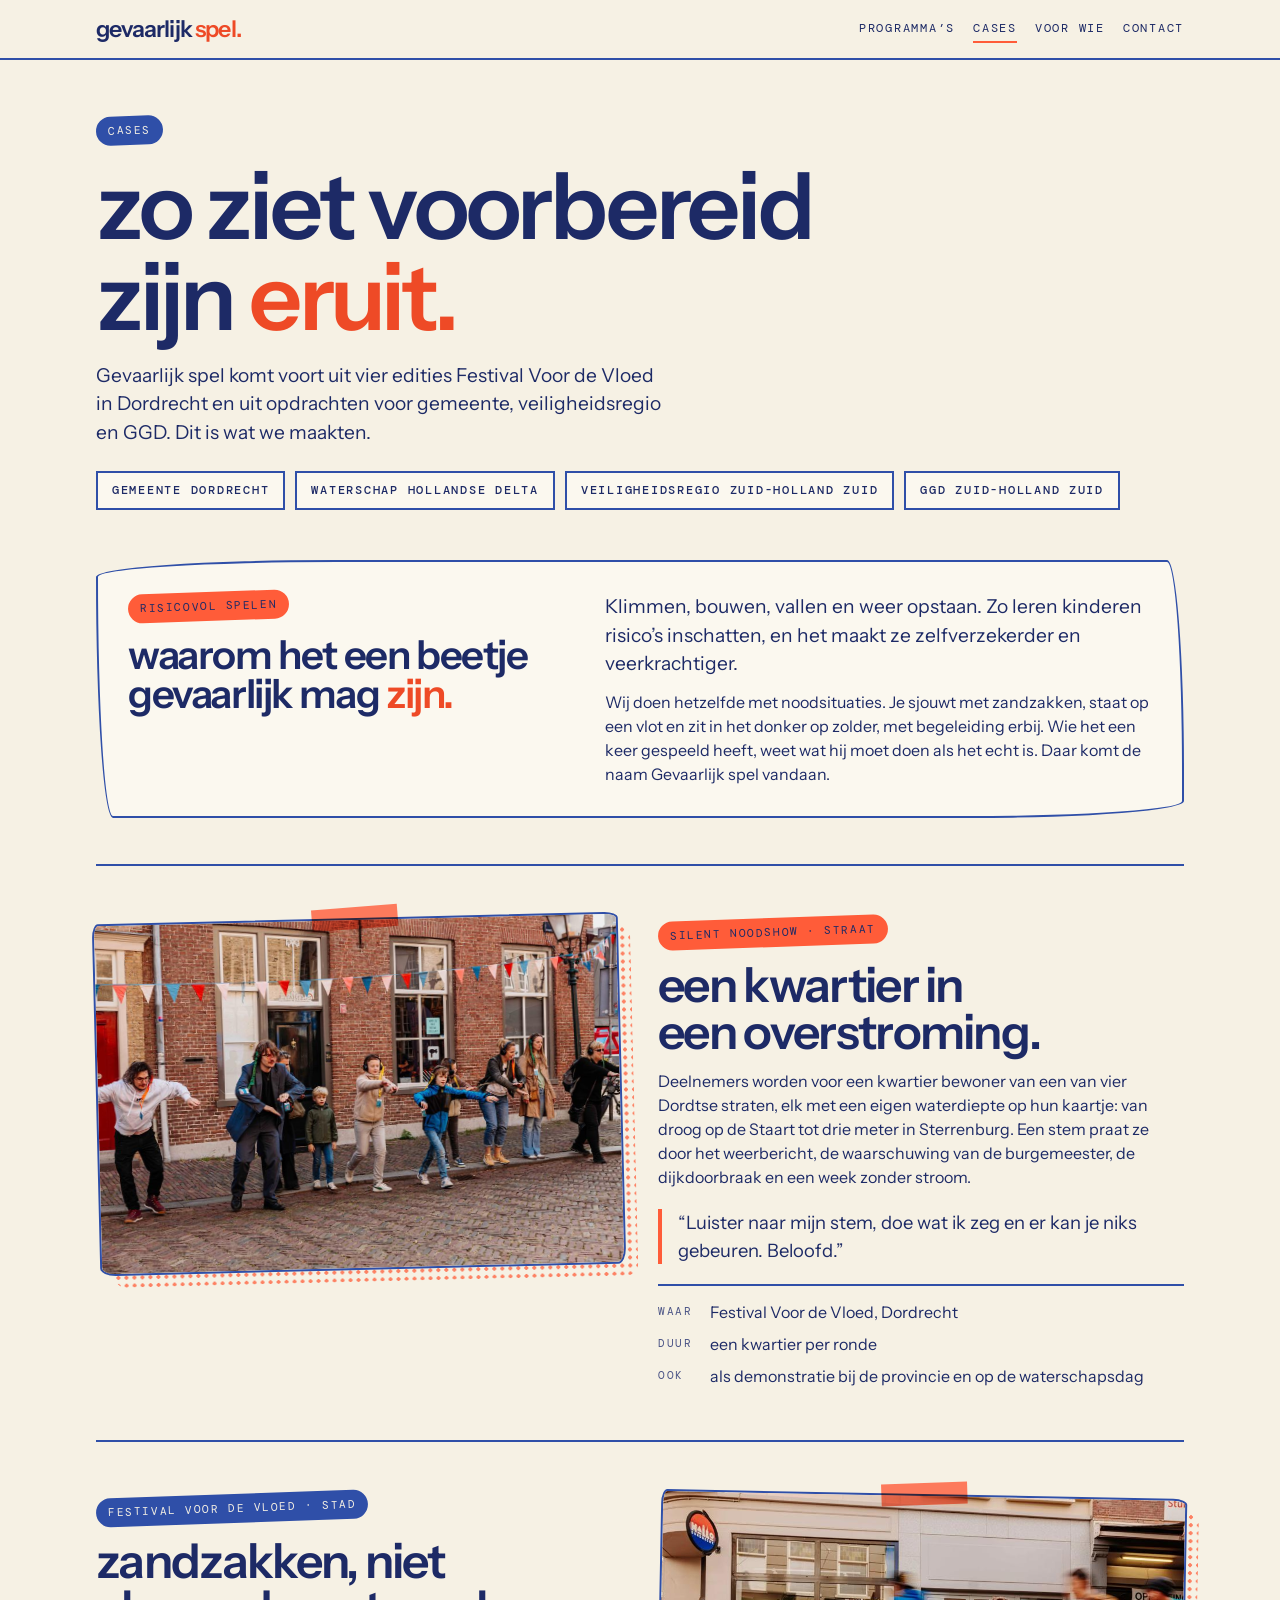
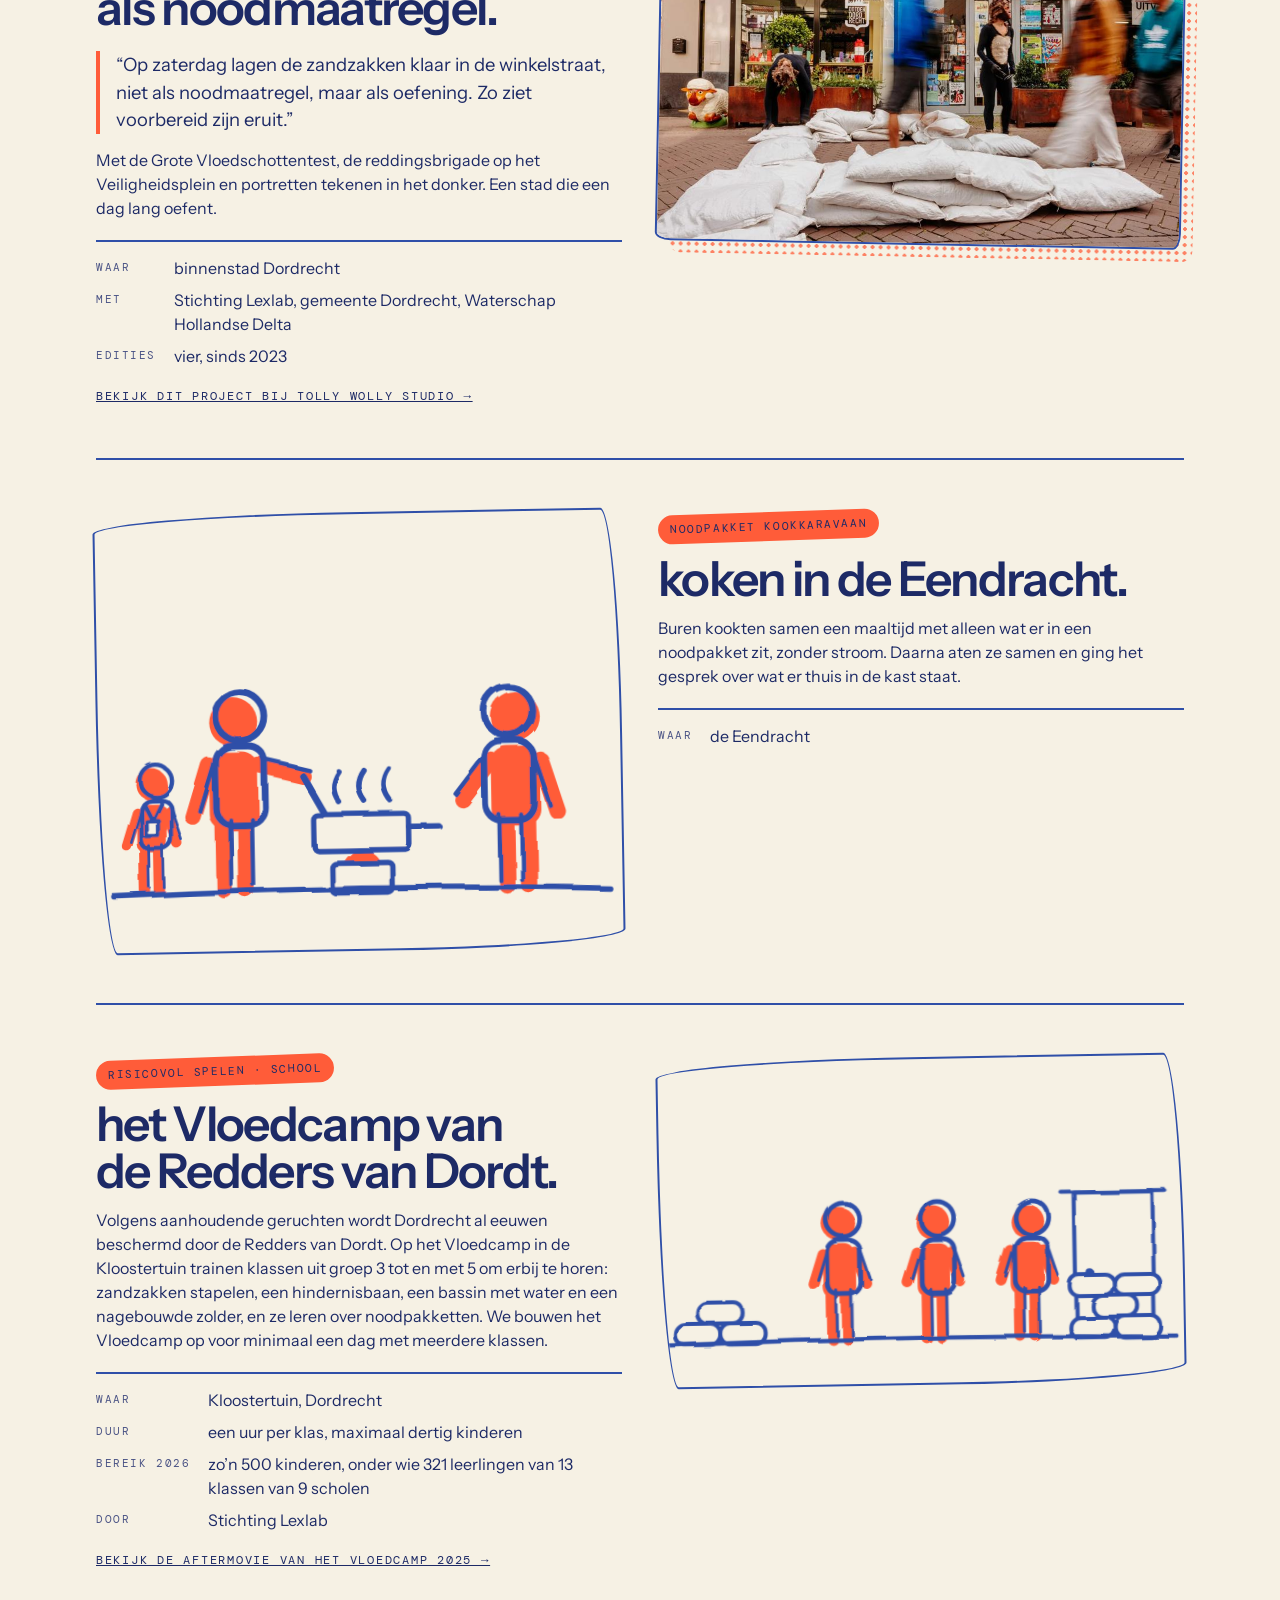
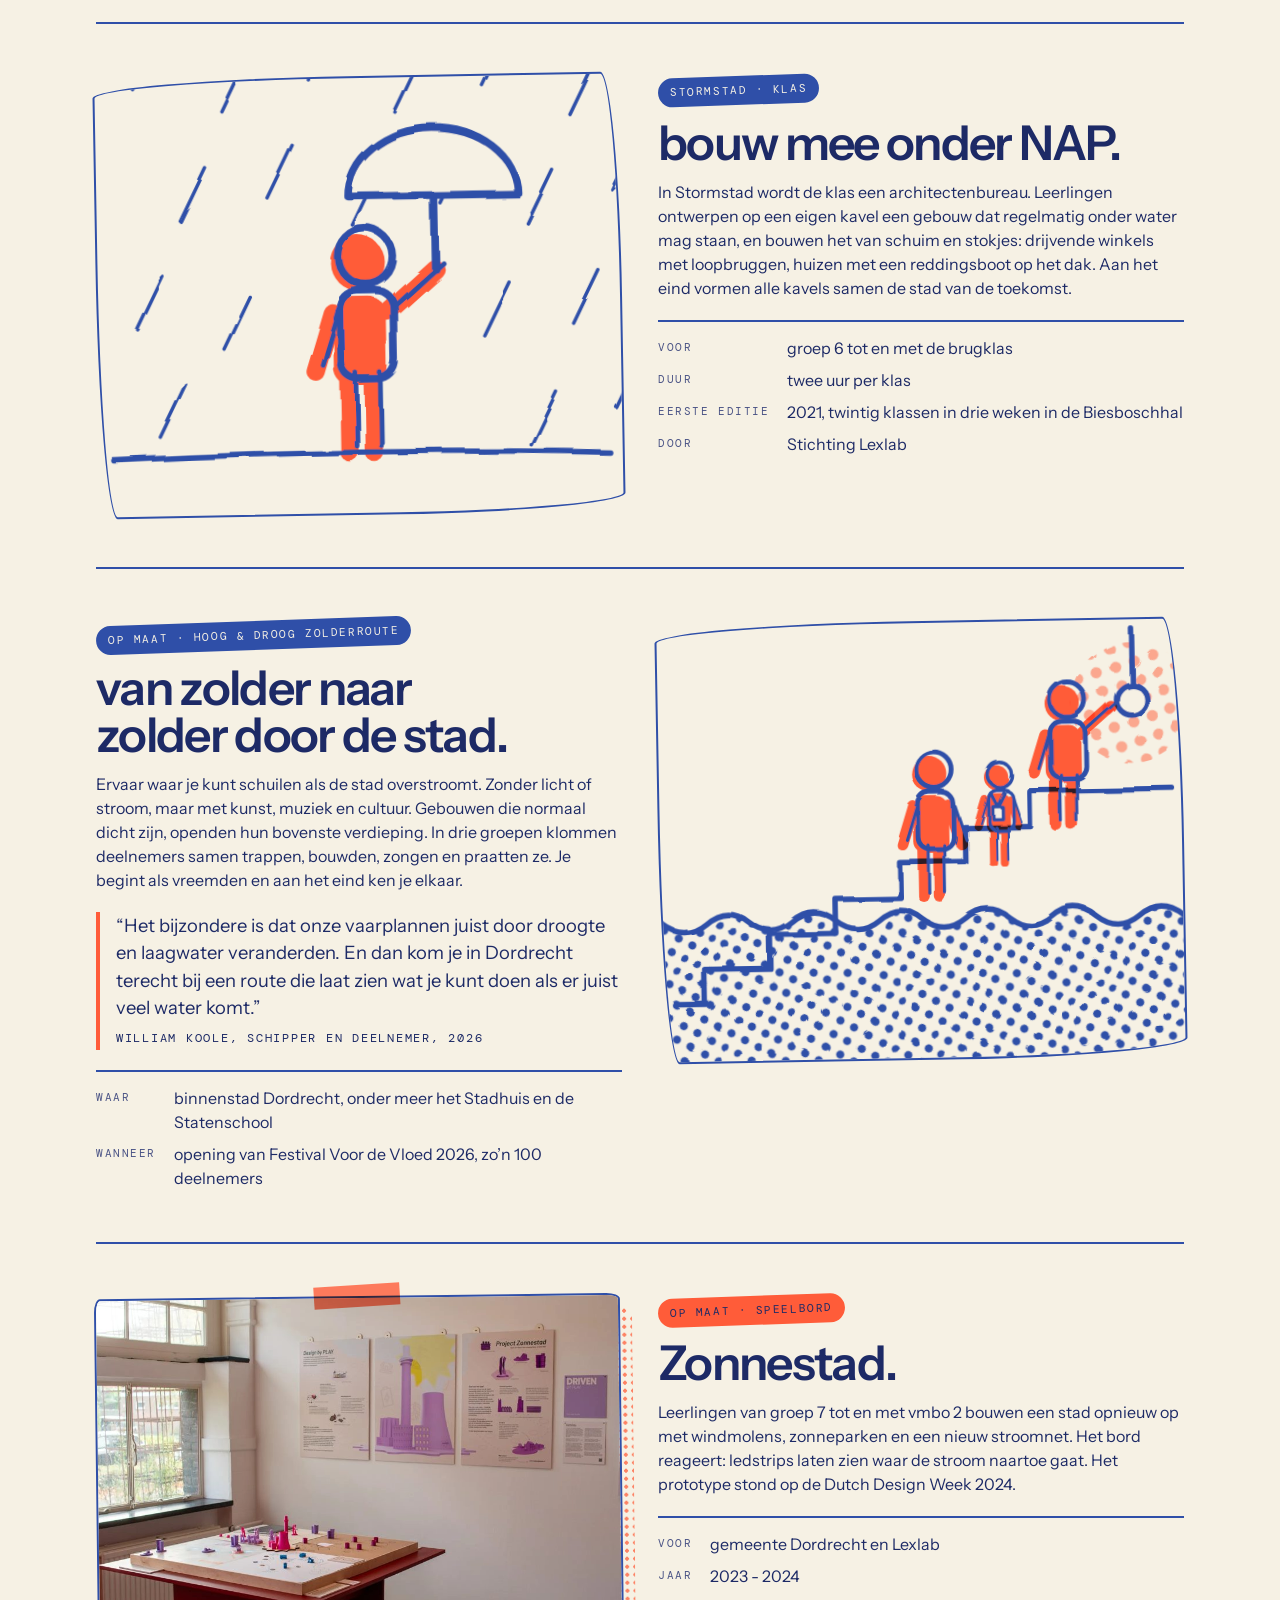
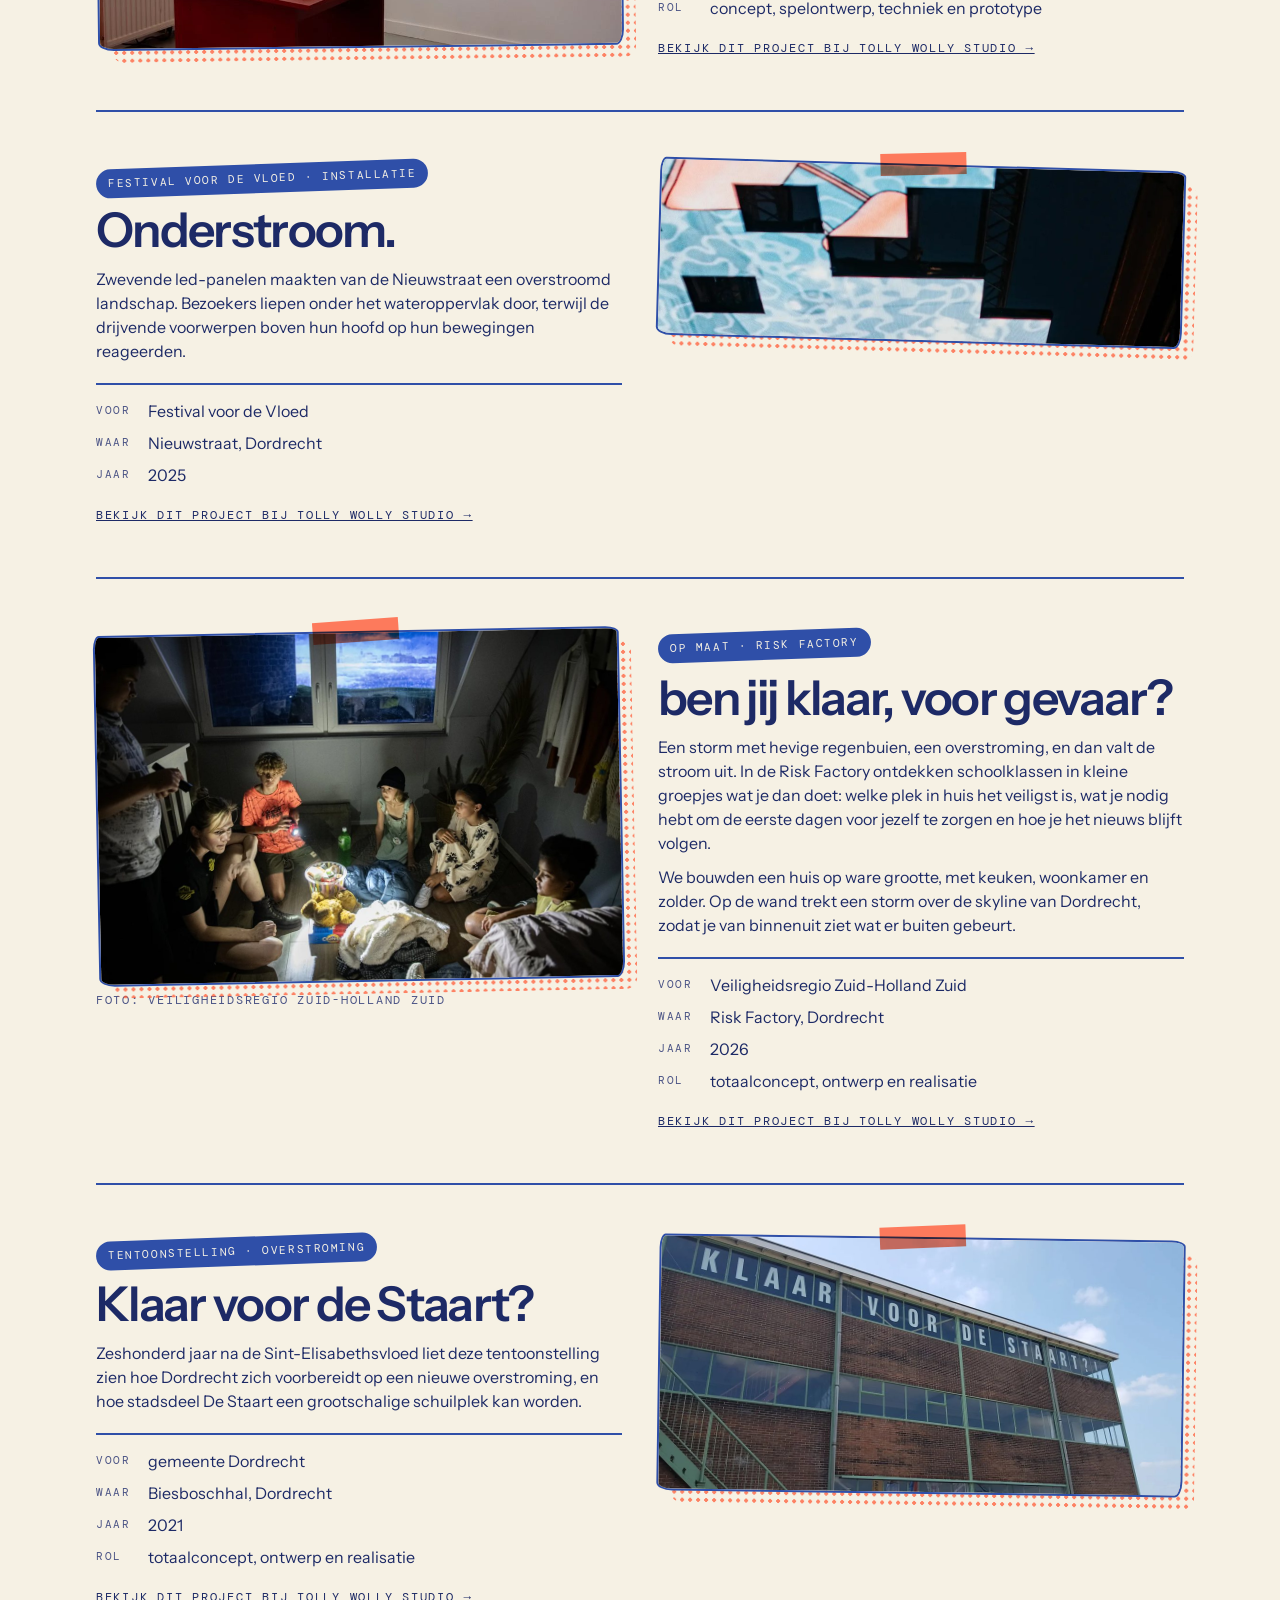
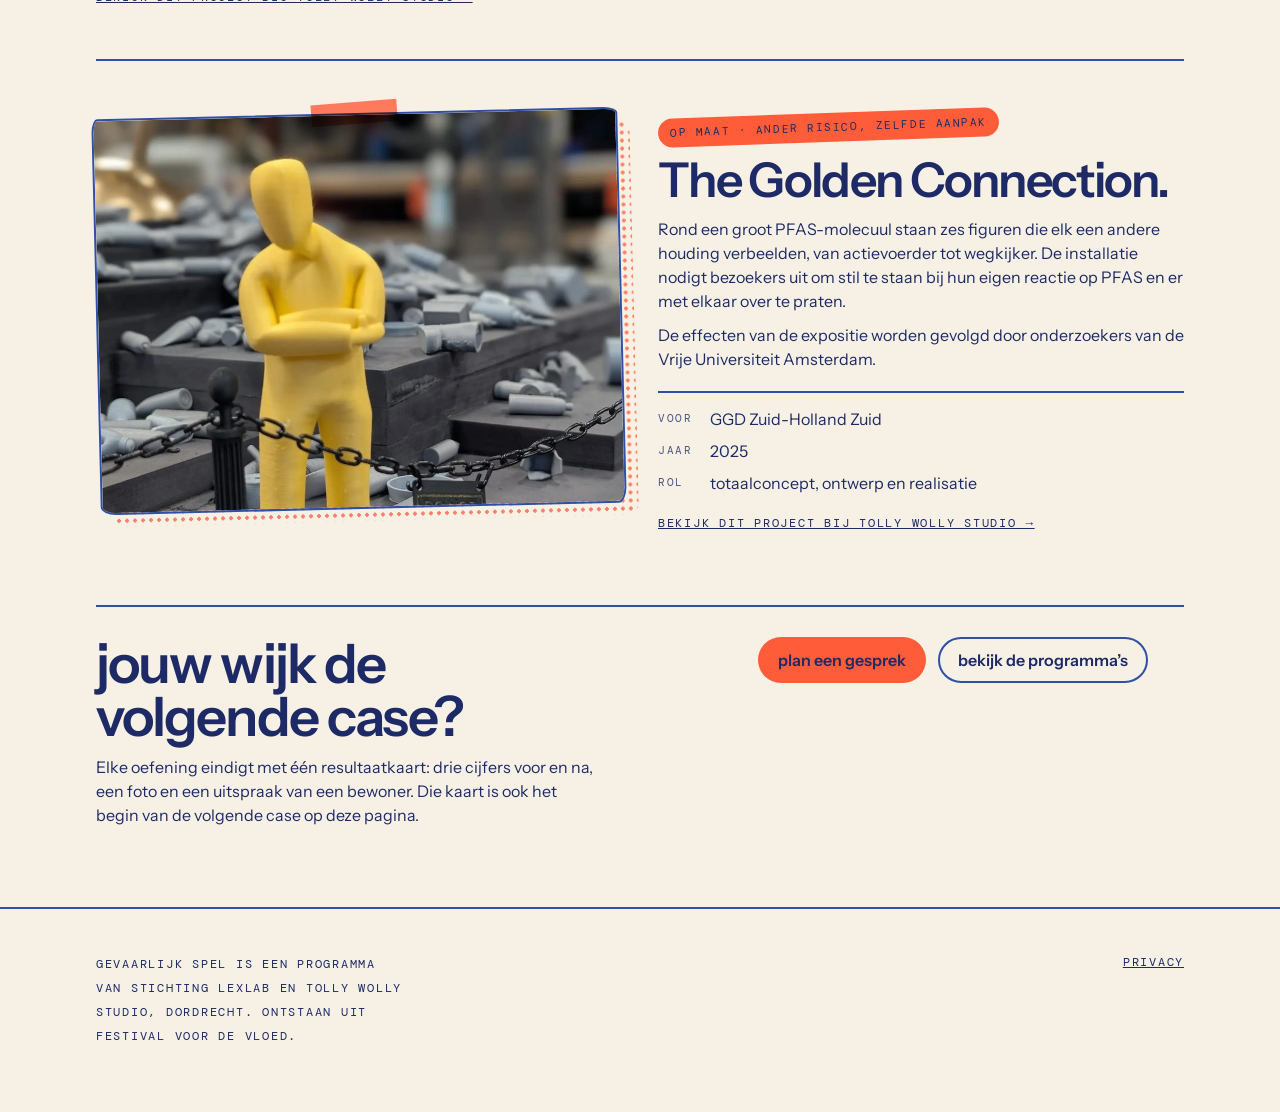
==== commit fac62319: "Statistieken zonder cookies, privacypagina en zelf gehoste lettertypes - Matomo (site 3) via de eige" ====
--- a/cases.html
+++ b/cases.html
@@ -1,6 +1,6 @@
 <!doctype html>
 <html lang="nl"><head><meta charset="utf-8"><meta name="viewport" content="width=device-width,initial-scale=1,viewport-fit=cover">
-<title>voorbeelden · gevaarlijk spel.</title>
+<title>cases · gevaarlijk spel.</title>
 <meta name="description" content="Wat we maakten: Festival Voor de Vloed, het Vloedcamp, de Risk Factory en meer.">
 <link rel="icon" href="favicon.svg" type="image/svg+xml">
 <meta property="og:title" content="cases · gevaarlijk spel.">
@@ -9,8 +9,7 @@
 <meta property="og:locale" content="nl_NL">
 <meta property="og:image" content="https://www.gevaarlijkspel.nl/img/deel.png">
 <meta name="twitter:card" content="summary_large_image">
-<link rel="preconnect" href="https://fonts.googleapis.com">
-<link rel="stylesheet" href="https://fonts.googleapis.com/css2?family=Instrument+Sans:wght@400;500;600&family=DM+Mono:wght@400;500&display=swap">
+<link rel="stylesheet" href="fonts.css">
 <link rel="stylesheet" href="gs.css">
 <style>
 :root{padding-top:env(safe-area-inset-top,0px);padding-bottom:env(safe-area-inset-bottom,0px)}
@@ -30,18 +29,17 @@
 @media (max-width:860px){.case{grid-template-columns:1fr;gap:20px}.case:nth-of-type(even) .beeld{order:0}.tijd{grid-template-columns:1fr 1fr}}
 .themablok{display:grid;grid-template-columns:minmax(0,.9fr) minmax(0,1.1fr);gap:30px;align-items:start;padding:30px;background:var(--kaart);border:var(--lijn);border-radius:var(--schets)}
 .themablok h2{font-size:clamp(1.7rem,3.8vw,2.5rem)}
-main{overflow-x:clip}
 .caseplaat{border-radius:var(--schets);transform:rotate(-1deg)}
 @media (max-width:860px){.themablok{grid-template-columns:1fr;padding:22px}}
 </style></head><body>
 <header class="kop"><div class="wrap">
   <a class="wm" href="index.html">gevaarlijk <span>spel.</span></a>
-  <nav class="mono" aria-label="hoofdmenu"><a href="programmas.html">programma’s</a><a href="cases.html" aria-current="page">voorbeelden</a><a href="voor-wie.html">voor wie</a><a href="index.html#contact">contact</a></nav>
+  <nav class="mono" aria-label="hoofdmenu"><a href="programmas.html">programma’s</a><a href="cases.html" aria-current="page">cases</a><a href="voor-wie.html">voor wie</a><a href="index.html#contact">contact</a></nav>
 </div></header>
 
 <main>
 <section class="wrap" style="padding-block:56px 40px">
-  <span class="label">voorbeelden</span>
+  <span class="label">cases</span>
   <h1 style="margin-top:16px">zo ziet voorbereid zijn <span class="z">eruit.</span></h1>
   <p class="groot" style="margin-top:18px">Gevaarlijk spel komt voort uit vier edities Festival Voor de Vloed in Dordrecht en uit opdrachten voor gemeente, veiligheidsregio en GGD. Dit is wat we maakten.</p>
   <div class="partners mono" aria-label="opdrachtgevers en partners"><span>gemeente Dordrecht</span><span>Waterschap Hollandse Delta</span><span>Veiligheidsregio Zuid-Holland Zuid</span><span>GGD Zuid-Holland Zuid</span></div>
@@ -55,7 +53,7 @@
     </div>
     <div>
       <p class="groot" style="max-width:none">Klimmen, bouwen, vallen en weer opstaan. Zo leren kinderen risico’s inschatten, en het maakt ze zelfverzekerder en veerkrachtiger.</p>
-      <p style="margin-top:12px">Wij werken met hetzelfde principe. Door te beleven hoe het is om in een noodsituatie te zijn, leer je samen met anderen hoe je ermee om moet gaan. Wie het een keer gespeeld heeft, weet wat hij moet doen als het echt is. Daar komt de naam Gevaarlijk spel vandaan.</p>
+      <p style="margin-top:12px">Wij doen hetzelfde met noodsituaties. Je sjouwt met zandzakken, staat op een vlot en zit in het donker op zolder, met begeleiding erbij. Wie het een keer gespeeld heeft, weet wat hij moet doen als het echt is. Daar komt de naam Gevaarlijk spel vandaan.</p>
     </div>
   </div>
 </section>
@@ -66,9 +64,9 @@
     <div>
       <span class="label o">silent noodshow · straat</span>
       <h2 style="margin-top:14px">een kwartier in een overstroming.</h2>
-      <p style="margin-top:14px">Deelnemers werden voor een kwartier bewoner van een van vier Dordtse straten, elk met een eigen waterdiepte op hun kaartje: van droog op de Staart tot drie meter in Sterrenburg. Een stem praat ze door het weerbericht, de waarschuwing van de burgemeester, de dijkdoorbraak en een week zonder stroom.</p>
+      <p style="margin-top:14px">Deelnemers worden voor een kwartier bewoner van een van vier Dordtse straten, elk met een eigen waterdiepte op hun kaartje: van droog op de Staart tot drie meter in Sterrenburg. Een stem praat ze door het weerbericht, de waarschuwing van de burgemeester, de dijkdoorbraak en een week zonder stroom.</p>
       <p class="citaat">“Luister naar mijn stem, doe wat ik zeg en er kan je niks gebeuren. Beloofd.”</p>
-      <dl class="feiten"><dt>waar</dt><dd>Festival Voor de Vloed, Dordrecht</dd><dt>duur</dt><dd>een kwartier per ronde</dd><dt>ook uitgevoerd</dt><dd>als demonstratie bij de provincie en op de waterschapsdag</dd><dt>te boeken</dt><dd>voor gemeenten, veiligheidsregio’s en buurten: <a href="programmas.html#silent-noodshow">bekijk het programma</a></dd></dl>
+      <dl class="feiten"><dt>waar</dt><dd>Festival Voor de Vloed, Dordrecht</dd><dt>duur</dt><dd>een kwartier per ronde</dd><dt>ook</dt><dd>als demonstratie bij de provincie en op de waterschapsdag</dd></dl>
     </div>
   </article>
 
@@ -85,35 +83,35 @@
   </article>
 
   <article class="case" id="kookkaravaan-eendracht">
-    <div class="beeld"><img class="foto" src="img/c-eendracht.jpg" alt="Buren eten samen aan een lange tafel bij kaarslicht in de Eendracht" loading="lazy"></div>
+    <div class="beeld"><div class="toneel eenmaal caseplaat" id="plaat-koken"></div></div>
     <div>
       <span class="label o">noodpakket kookkaravaan</span>
       <h2 style="margin-top:14px">koken in de Eendracht.</h2>
-      <p style="margin-top:14px">Buren kregen informatie over het eiland van Dordrecht en het water eromheen, leerden over noodpakketten en kookten samen een maaltijd met alleen wat er in een noodpakket zit, in het donker, zonder stroom. Daarna aten ze samen en ging het gesprek over wat er thuis in de kast staat. Zo leer je je buren kennen en weet je hoe je samen voorbereid bent.</p>
-      <dl class="feiten"><dt>waar</dt><dd>de Eendracht</dd><dt>te boeken</dt><dd>voor gemeenten en buurten: <a href="programmas.html#kookkaravaan">bekijk het programma</a></dd></dl>
+      <p style="margin-top:14px">Buren kookten samen een maaltijd met alleen wat er in een noodpakket zit, zonder stroom. Daarna aten ze samen en ging het gesprek over wat er thuis in de kast staat.</p>
+      <dl class="feiten"><dt>waar</dt><dd>de Eendracht</dd></dl>
     </div>
   </article>
   <article class="case" id="vloedcamp">
-    <div class="beeld"><img class="foto" src="img/c-vloedcamp.jpg" alt="Kinderen klimmen over een hindernisbaan boven het water, onder slingers met vlaggetjes" loading="lazy"></div>
+    <div class="beeld"><div class="toneel eenmaal caseplaat" id="plaat-vloedcamp"></div></div>
     <div>
       <span class="label o">risicovol spelen · school</span>
       <h2 style="margin-top:14px">het Vloedcamp van de Redders van Dordt.</h2>
       <p style="margin-top:14px">Volgens aanhoudende geruchten wordt Dordrecht al eeuwen beschermd door de Redders van Dordt. Op het Vloedcamp in de Kloostertuin trainen klassen uit groep 3 tot en met 5 om erbij te horen: zandzakken stapelen, een hindernisbaan, een bassin met water en een nagebouwde zolder, en ze leren over noodpakketten. We bouwen het Vloedcamp op voor minimaal een dag met meerdere klassen.</p>
-      <dl class="feiten"><dt>waar</dt><dd>Kloostertuin, Dordrecht</dd><dt>duur</dt><dd>een uur per klas, maximaal dertig kinderen</dd><dt>bereik 2026</dt><dd>zo’n 500 kinderen, onder wie 321 leerlingen van 13 klassen van 9 scholen</dd><dt>door</dt><dd>Stichting Lexlab</dd><dt>te boeken</dt><dd>voor scholen en gemeenten: <a href="programmas.html#redders">bekijk het programma</a></dd></dl>
+      <dl class="feiten"><dt>waar</dt><dd>Kloostertuin, Dordrecht</dd><dt>duur</dt><dd>een uur per klas, maximaal dertig kinderen</dd><dt>bereik 2026</dt><dd>zo’n 500 kinderen, onder wie 321 leerlingen van 13 klassen van 9 scholen</dd><dt>door</dt><dd>Stichting Lexlab</dd></dl>
       <p style="margin-top:14px"><a class="mono" href="https://youtu.be/OO9TYoYKGPA">bekijk de aftermovie van het Vloedcamp 2025 →</a></p>
     </div>
   </article>
   <article class="case" id="stormstad">
-    <div class="beeld"><img class="foto" src="img/c-stormstad.jpg" alt="Maquette van een huis op palen, gebouwd door leerlingen" loading="lazy"></div>
+    <div class="beeld"><div class="toneel caseplaat" id="plaat-stormstad"></div></div>
     <div>
       <span class="label b">stormstad · klas</span>
       <h2 style="margin-top:14px">bouw mee onder NAP.</h2>
       <p style="margin-top:14px">In Stormstad wordt de klas een architectenbureau. Leerlingen ontwerpen op een eigen kavel een gebouw dat regelmatig onder water mag staan, en bouwen het van schuim en stokjes: drijvende winkels met loopbruggen, huizen met een reddingsboot op het dak. Aan het eind vormen alle kavels samen de stad van de toekomst.</p>
-      <dl class="feiten"><dt>voor</dt><dd>groep 6 tot en met de brugklas</dd><dt>duur</dt><dd>twee uur per klas</dd><dt>eerste editie</dt><dd>2021, twintig klassen in drie weken in de Biesboschhal</dd><dt>door</dt><dd>Stichting Lexlab</dd><dt>te boeken</dt><dd>voor scholen en gemeenten: <a href="programmas.html#stormstad">bekijk het programma</a></dd></dl>
+      <dl class="feiten"><dt>voor</dt><dd>groep 6 tot en met de brugklas</dd><dt>duur</dt><dd>twee uur per klas</dd><dt>eerste editie</dt><dd>2021, twintig klassen in drie weken in de Biesboschhal</dd><dt>door</dt><dd>Stichting Lexlab</dd></dl>
     </div>
   </article>
   <article class="case" id="hoog-en-droog">
-    <div class="beeld"><img class="foto" src="img/c-hoogdroog.jpg" alt="Een koor zingt in het donker met lichtjes in de hand, met de stad achter het raam" loading="lazy"></div>
+    <div class="beeld"><div class="toneel eenmaal caseplaat" id="plaat-hoogdroog"></div></div>
     <div>
       <span class="label b">op maat · hoog &amp; droog zolderroute</span>
       <h2 style="margin-top:14px">van zolder naar zolder door de stad.</h2>
@@ -133,7 +131,7 @@
     </div>
   </article>
   <article class="case" id="onderstroom">
-    <div class="beeld"><img class="foto" style="aspect-ratio:4/5;object-fit:cover" src="img/c-onderstroom.jpg" alt="Bezoekers kijken in een smalle straat omhoog naar zwevende led-panelen die een wateroppervlak tonen" loading="lazy"></div>
+    <div class="beeld"><img class="foto" src="img/os-1.jpg" alt="Zwevende led-panelen boven de straat tonen een wateroppervlak met drijvende voorwerpen" loading="lazy"></div>
     <div>
       <span class="label b">festival voor de vloed · installatie</span>
       <h2 style="margin-top:14px">Onderstroom.</h2>
@@ -188,24 +186,13 @@
 </main>
 
 <footer class="voet"><div class="wrap">
-  <p class="slogan">weerbaar door <span>spel.</span></p>
   <p class="mono" style="line-height:1.9">gevaarlijk spel is een programma van Stichting Lexlab en Tolly Wolly Studio, Dordrecht. Ontstaan uit Festival Voor de Vloed.</p>
-  <nav class="voetlinks mono" aria-label="verwante sites">
-    <span>ook van ons</span>
-    <a href="https://www.tollywollystudio.nl" rel="noopener">Tolly Wolly Studio →</a>
-    <a href="https://www.lexlab.nl" rel="noopener">Lexlab →</a>
-    <a href="https://festivalvoordevloed.nl" rel="noopener">Festival Voor de Vloed →</a>
-    <a href="https://www.dereddersvandordt.nl" rel="noopener">De Redders van Dordt →</a>
-  </nav>
-  <div class="voetlinks mono">
-    <span>contact</span>
-    <a href="mailto:info@gevaarlijkspel.nl">info@gevaarlijkspel.nl</a>
-    <a href="tel:+31782049513">078 204 95 13</a>
-  </div>
+  <p class="mono"><a href="privacy.html">privacy</a></p>
 </div></footer>
 <script src="figuren.js"></script>
 <script src="gs.js"></script>
+<script src="stats.js" defer></script>
 <script>
-if(typeof GSF!=="undefined"){GSF.defs();}
+if(typeof GSF!=="undefined"){GSF.defs();document.getElementById("plaat-vloedcamp").innerHTML=GSF.oefening("zandzakken");document.getElementById("plaat-stormstad").innerHTML=GSF.scene("weer");document.getElementById("plaat-hoogdroog").innerHTML=GSF.oefening("trap");document.getElementById("plaat-koken").innerHTML=GSF.oefening("soep");}
 </script>
 </body></html>
--- a/fonts.css
+++ b/fonts.css
@@ -0,0 +1,87 @@
+/* Instrument Sans en DM Mono (SIL Open Font License), zelf gehost: geen verzoek naar Google bij elk bezoek */
+@font-face {
+  font-family: 'DM Mono';
+  font-style: normal;
+  font-weight: 400;
+  font-display: swap;
+  src: url(fonts/dm-mono-400-latin-ext.woff2) format('woff2');
+  unicode-range: U+0100-02BA, U+02BD-02C5, U+02C7-02CC, U+02CE-02D7, U+02DD-02FF, U+0304, U+0308, U+0329, U+1D00-1DBF, U+1E00-1E9F, U+1EF2-1EFF, U+2020, U+20A0-20AB, U+20AD-20C4, U+2113, U+2C60-2C7F, U+A720-A7FF;
+}
+@font-face {
+  font-family: 'DM Mono';
+  font-style: normal;
+  font-weight: 400;
+  font-display: swap;
+  src: url(fonts/dm-mono-400-latin.woff2) format('woff2');
+  unicode-range: U+0000-00FF, U+0131, U+0152-0153, U+02BB-02BC, U+02C6, U+02DA, U+02DC, U+0304, U+0308, U+0329, U+2000-206F, U+20AC, U+2122, U+2191, U+2193, U+2212, U+2215, U+FEFF, U+FFFD;
+}
+@font-face {
+  font-family: 'DM Mono';
+  font-style: normal;
+  font-weight: 500;
+  font-display: swap;
+  src: url(fonts/dm-mono-500-latin-ext.woff2) format('woff2');
+  unicode-range: U+0100-02BA, U+02BD-02C5, U+02C7-02CC, U+02CE-02D7, U+02DD-02FF, U+0304, U+0308, U+0329, U+1D00-1DBF, U+1E00-1E9F, U+1EF2-1EFF, U+2020, U+20A0-20AB, U+20AD-20C4, U+2113, U+2C60-2C7F, U+A720-A7FF;
+}
+@font-face {
+  font-family: 'DM Mono';
+  font-style: normal;
+  font-weight: 500;
+  font-display: swap;
+  src: url(fonts/dm-mono-500-latin.woff2) format('woff2');
+  unicode-range: U+0000-00FF, U+0131, U+0152-0153, U+02BB-02BC, U+02C6, U+02DA, U+02DC, U+0304, U+0308, U+0329, U+2000-206F, U+20AC, U+2122, U+2191, U+2193, U+2212, U+2215, U+FEFF, U+FFFD;
+}
+@font-face {
+  font-family: 'Instrument Sans';
+  font-style: normal;
+  font-weight: 400;
+  font-stretch: 100%;
+  font-display: swap;
+  src: url(fonts/instrument-sans-400-latin-ext.woff2) format('woff2');
+  unicode-range: U+0100-02BA, U+02BD-02C5, U+02C7-02CC, U+02CE-02D7, U+02DD-02FF, U+0304, U+0308, U+0329, U+1D00-1DBF, U+1E00-1E9F, U+1EF2-1EFF, U+2020, U+20A0-20AB, U+20AD-20C4, U+2113, U+2C60-2C7F, U+A720-A7FF;
+}
+@font-face {
+  font-family: 'Instrument Sans';
+  font-style: normal;
+  font-weight: 400;
+  font-stretch: 100%;
+  font-display: swap;
+  src: url(fonts/instrument-sans-400-latin.woff2) format('woff2');
+  unicode-range: U+0000-00FF, U+0131, U+0152-0153, U+02BB-02BC, U+02C6, U+02DA, U+02DC, U+0304, U+0308, U+0329, U+2000-206F, U+20AC, U+2122, U+2191, U+2193, U+2212, U+2215, U+FEFF, U+FFFD;
+}
+@font-face {
+  font-family: 'Instrument Sans';
+  font-style: normal;
+  font-weight: 500;
+  font-stretch: 100%;
+  font-display: swap;
+  src: url(fonts/instrument-sans-400-latin-ext.woff2) format('woff2');
+  unicode-range: U+0100-02BA, U+02BD-02C5, U+02C7-02CC, U+02CE-02D7, U+02DD-02FF, U+0304, U+0308, U+0329, U+1D00-1DBF, U+1E00-1E9F, U+1EF2-1EFF, U+2020, U+20A0-20AB, U+20AD-20C4, U+2113, U+2C60-2C7F, U+A720-A7FF;
+}
+@font-face {
+  font-family: 'Instrument Sans';
+  font-style: normal;
+  font-weight: 500;
+  font-stretch: 100%;
+  font-display: swap;
+  src: url(fonts/instrument-sans-400-latin.woff2) format('woff2');
+  unicode-range: U+0000-00FF, U+0131, U+0152-0153, U+02BB-02BC, U+02C6, U+02DA, U+02DC, U+0304, U+0308, U+0329, U+2000-206F, U+20AC, U+2122, U+2191, U+2193, U+2212, U+2215, U+FEFF, U+FFFD;
+}
+@font-face {
+  font-family: 'Instrument Sans';
+  font-style: normal;
+  font-weight: 600;
+  font-stretch: 100%;
+  font-display: swap;
+  src: url(fonts/instrument-sans-400-latin-ext.woff2) format('woff2');
+  unicode-range: U+0100-02BA, U+02BD-02C5, U+02C7-02CC, U+02CE-02D7, U+02DD-02FF, U+0304, U+0308, U+0329, U+1D00-1DBF, U+1E00-1E9F, U+1EF2-1EFF, U+2020, U+20A0-20AB, U+20AD-20C4, U+2113, U+2C60-2C7F, U+A720-A7FF;
+}
+@font-face {
+  font-family: 'Instrument Sans';
+  font-style: normal;
+  font-weight: 600;
+  font-stretch: 100%;
+  font-display: swap;
+  src: url(fonts/instrument-sans-400-latin.woff2) format('woff2');
+  unicode-range: U+0000-00FF, U+0131, U+0152-0153, U+02BB-02BC, U+02C6, U+02DA, U+02DC, U+0304, U+0308, U+0329, U+2000-206F, U+20AC, U+2122, U+2191, U+2193, U+2212, U+2215, U+FEFF, U+FFFD;
+}
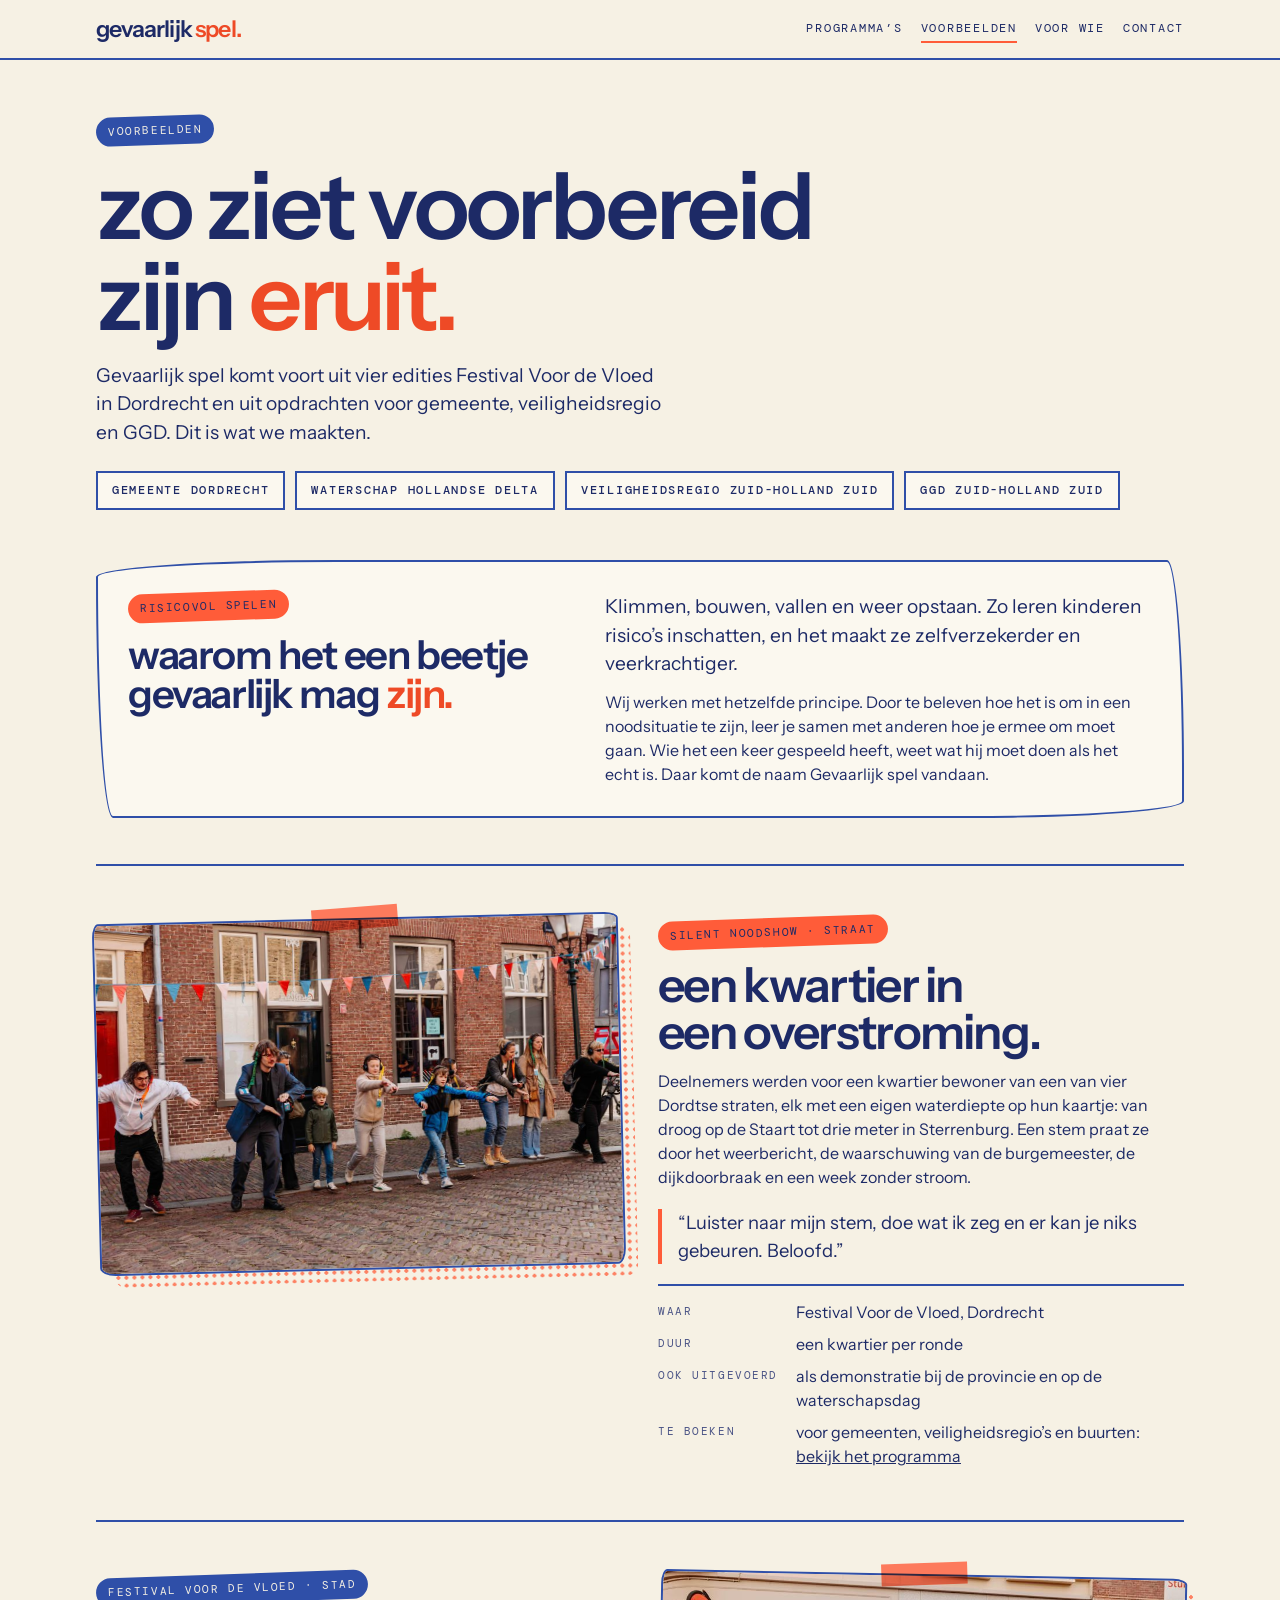
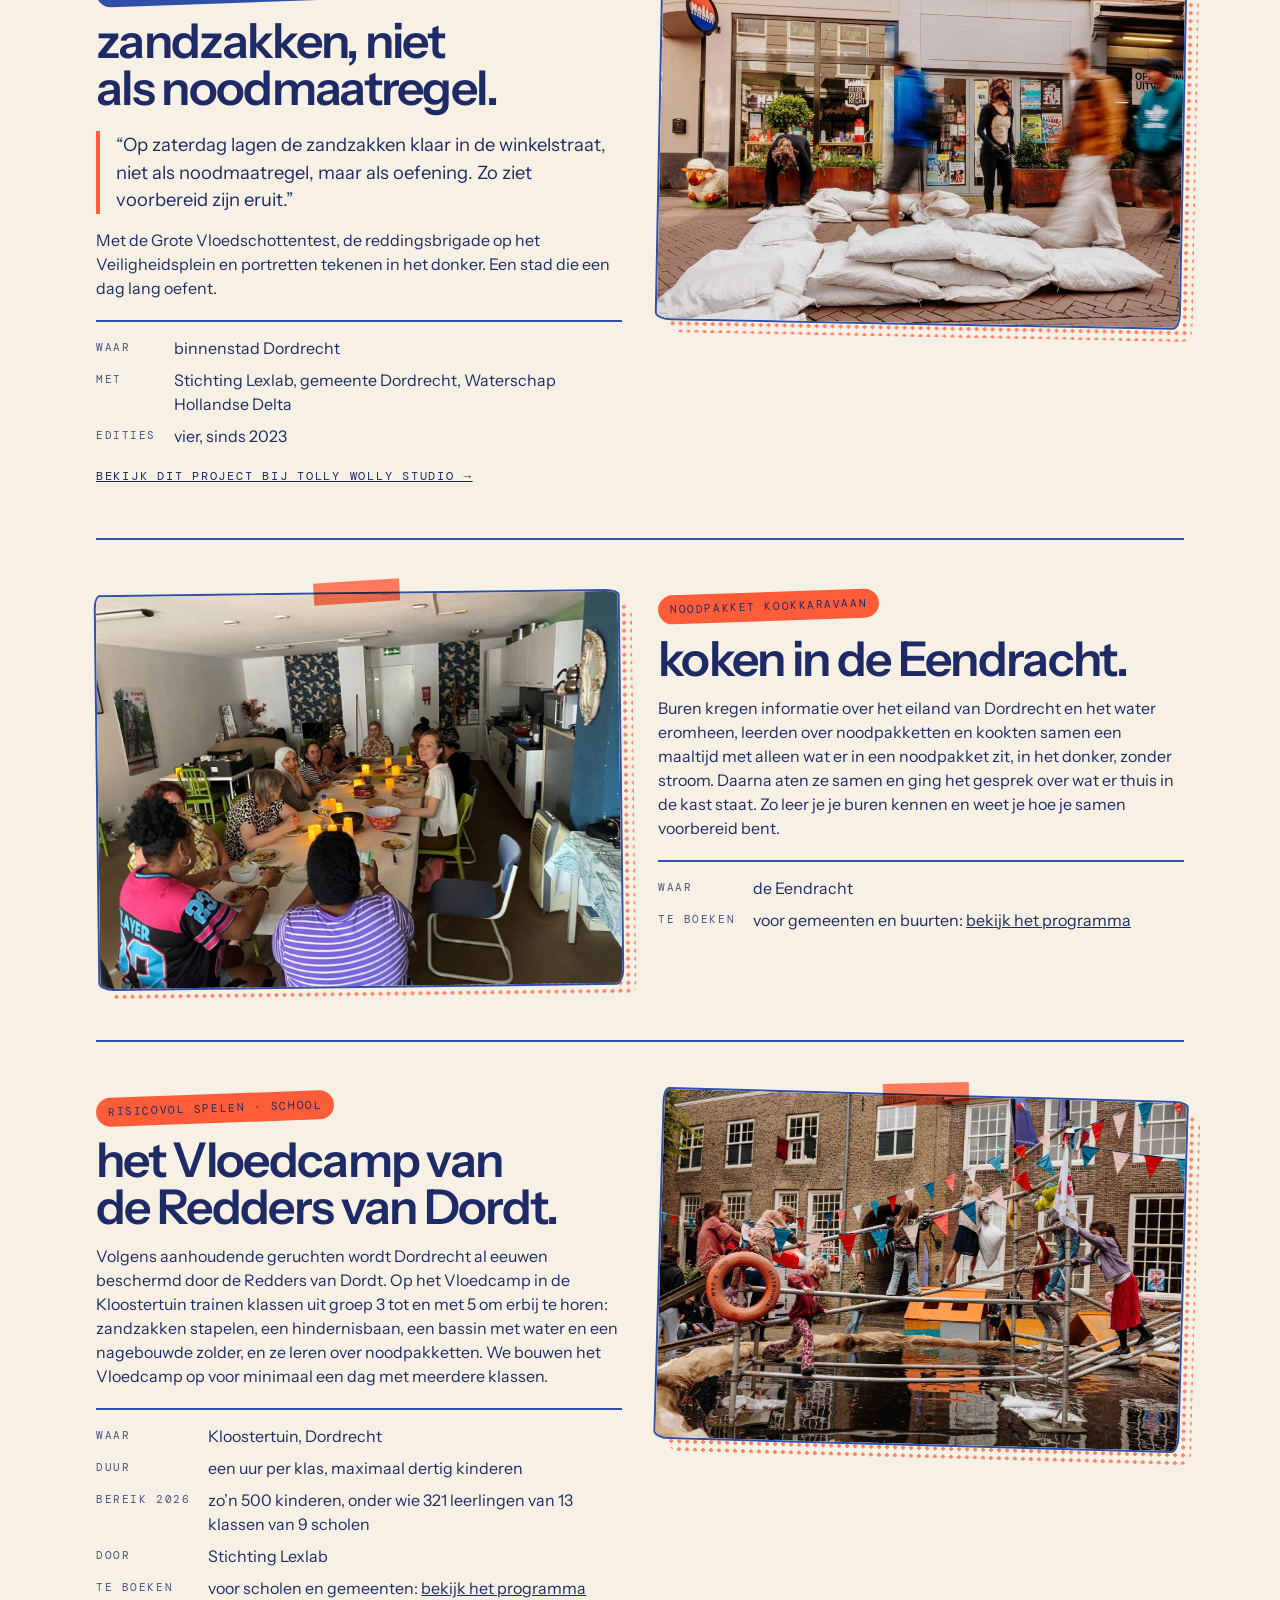
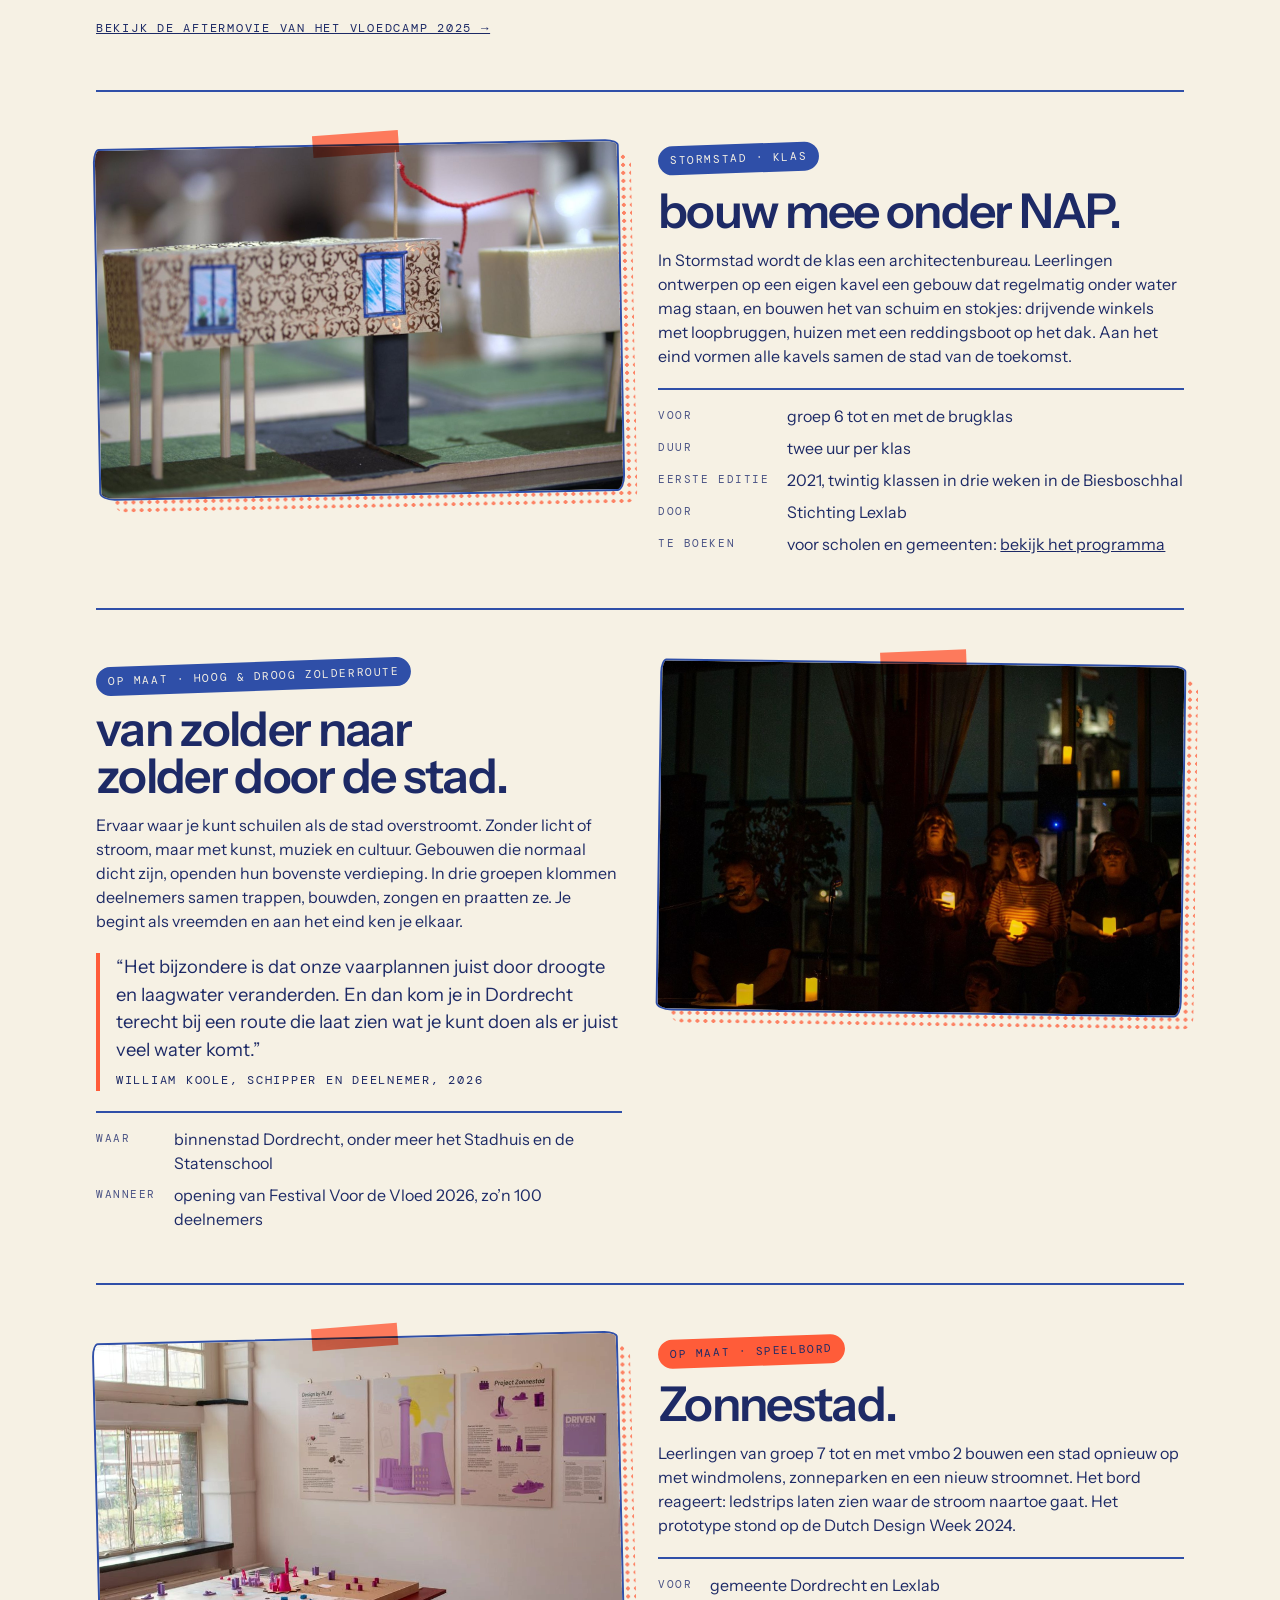
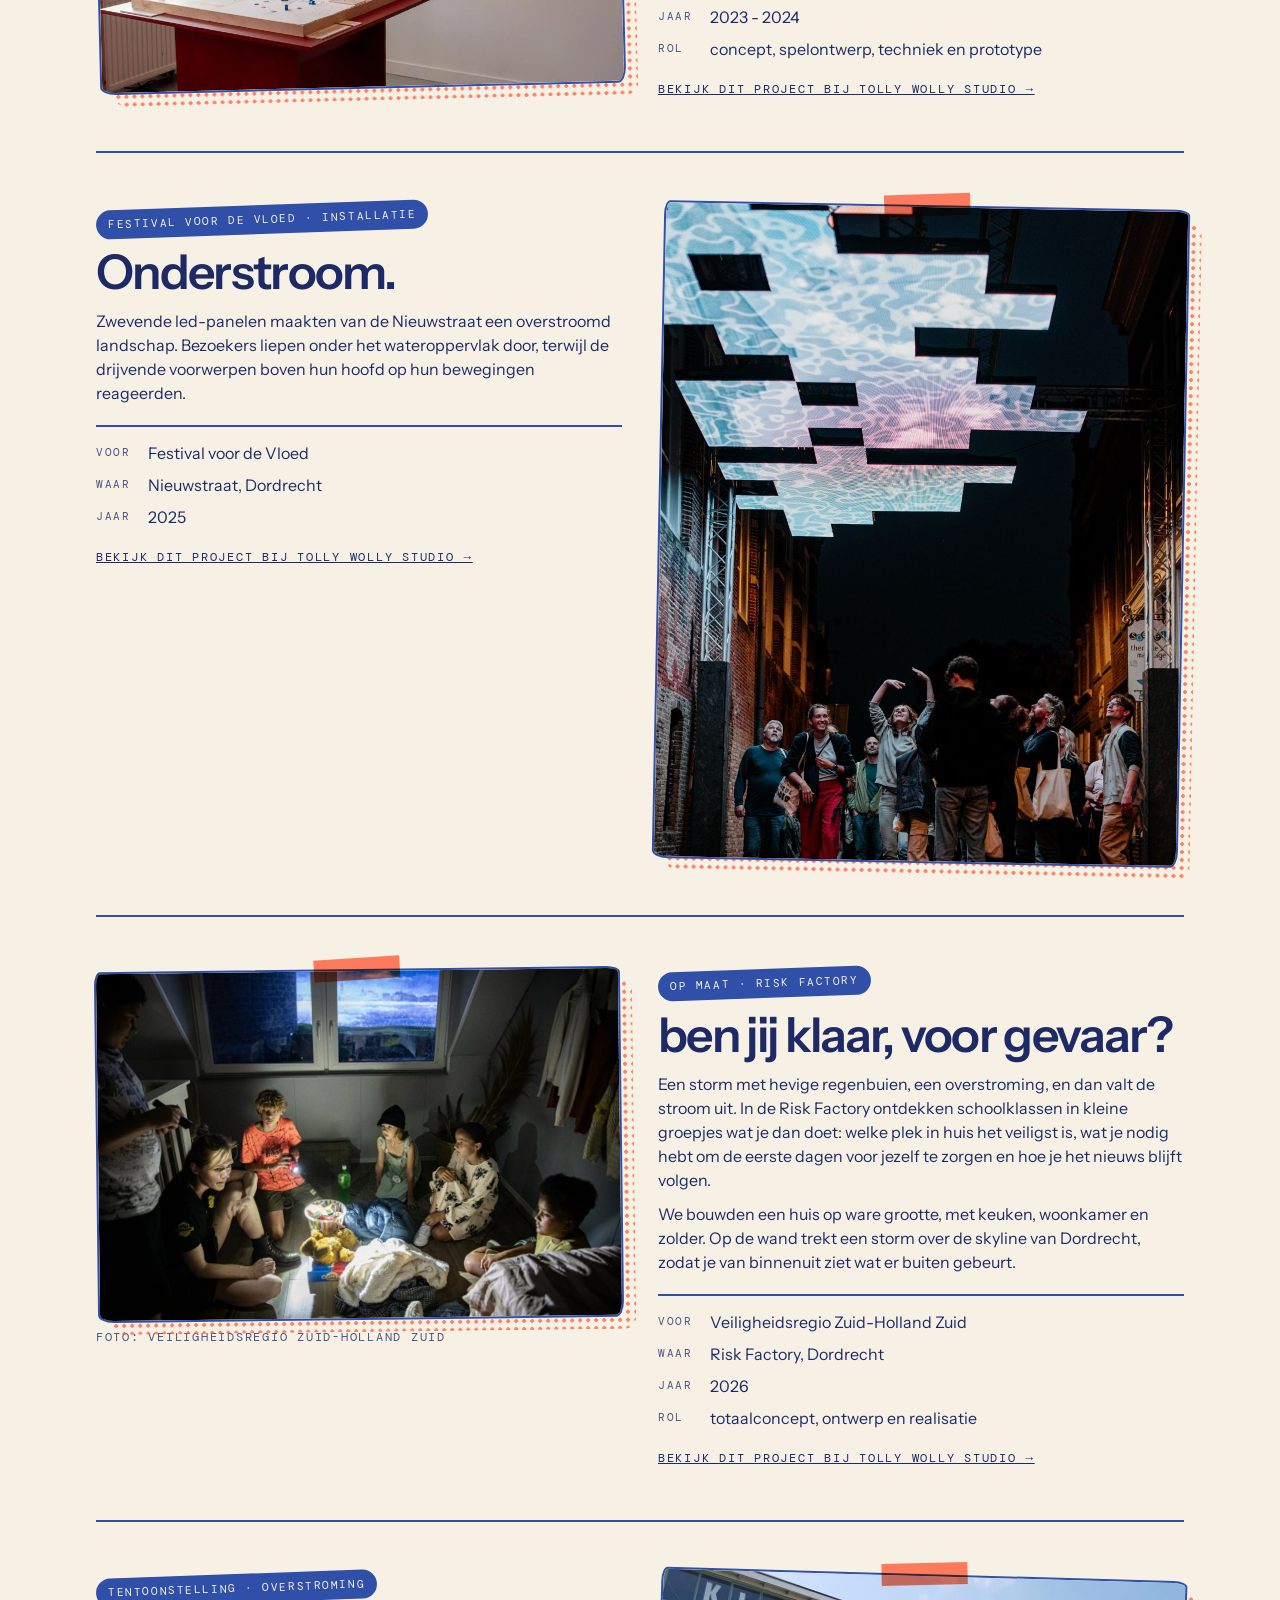
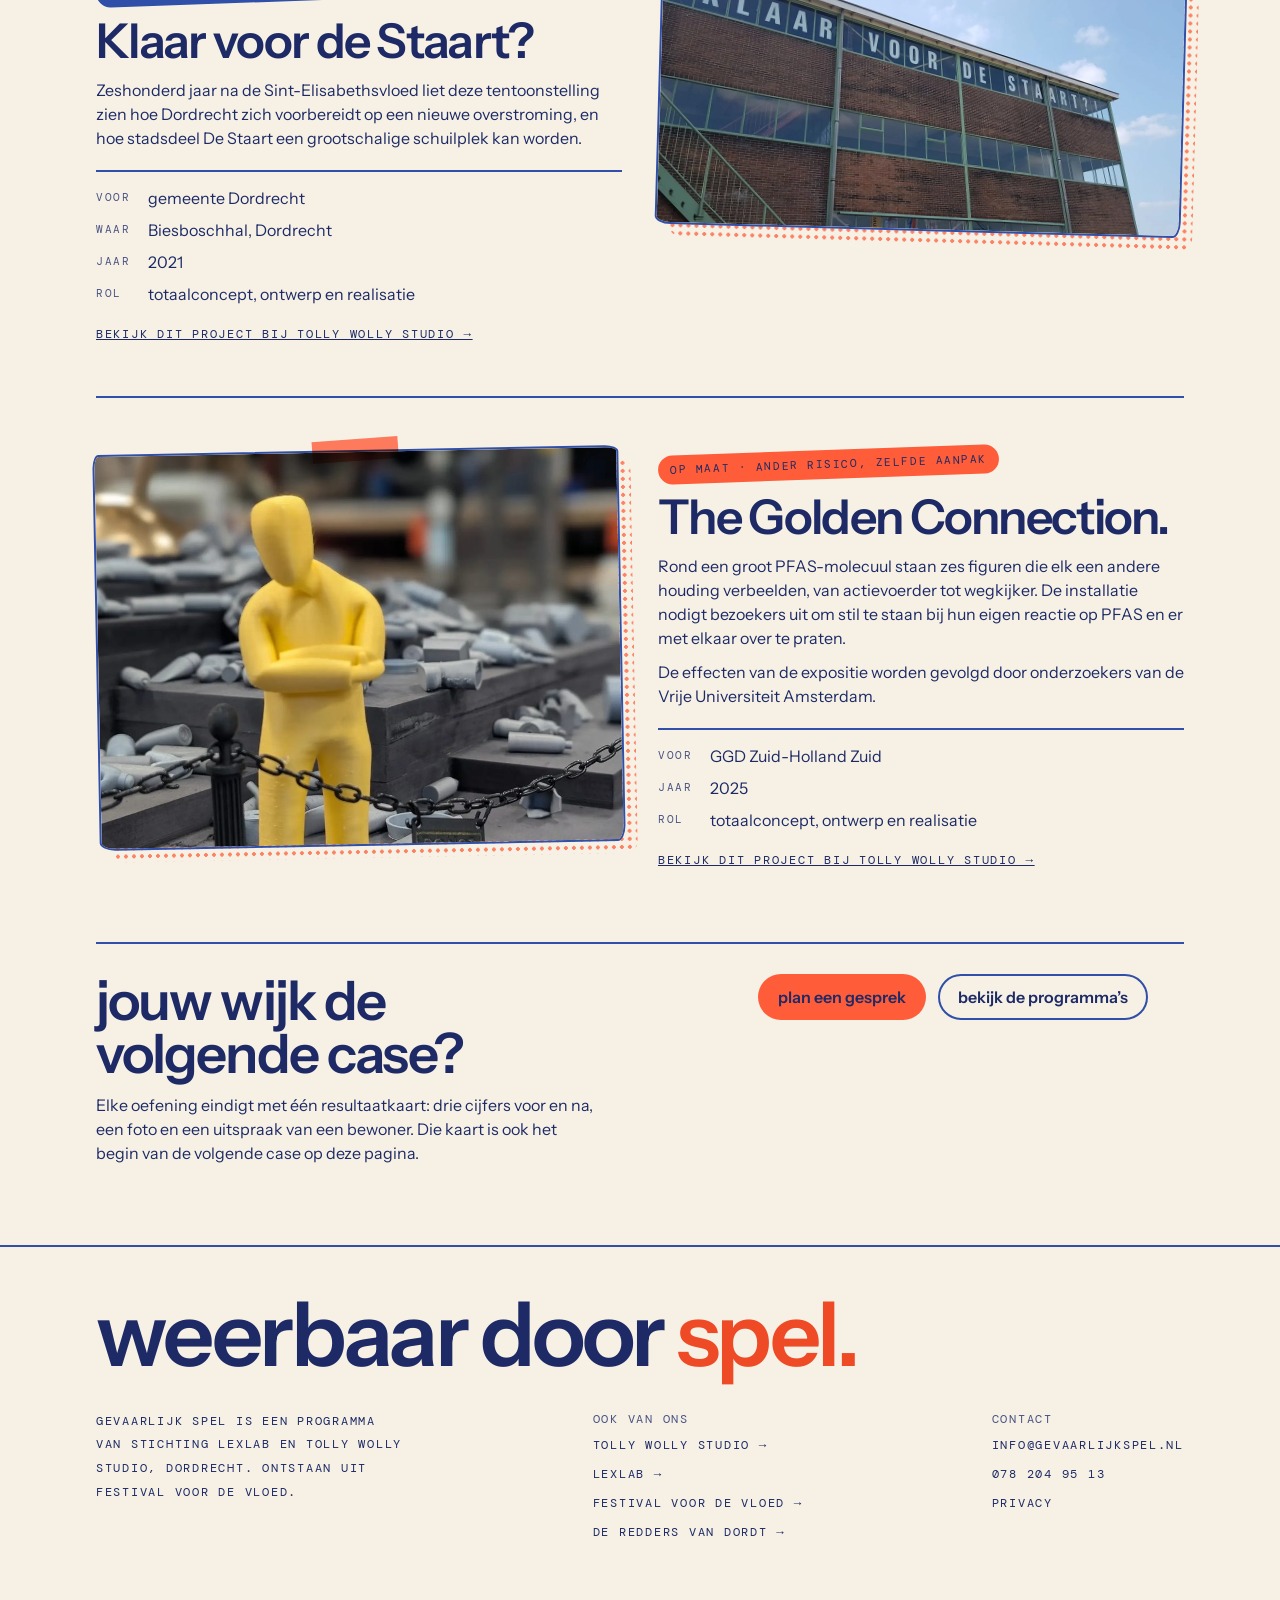
==== commit 19cdd41c: "Statistieken zonder cookies, privacypagina en zelf gehoste lettertypes samengevoegd met de huidige s" ====
--- a/cases.html
+++ b/cases.html
@@ -1,6 +1,6 @@
 <!doctype html>
 <html lang="nl"><head><meta charset="utf-8"><meta name="viewport" content="width=device-width,initial-scale=1,viewport-fit=cover">
-<title>cases · gevaarlijk spel.</title>
+<title>voorbeelden · gevaarlijk spel.</title>
 <meta name="description" content="Wat we maakten: Festival Voor de Vloed, het Vloedcamp, de Risk Factory en meer.">
 <link rel="icon" href="favicon.svg" type="image/svg+xml">
 <meta property="og:title" content="cases · gevaarlijk spel.">
@@ -29,17 +29,18 @@
 @media (max-width:860px){.case{grid-template-columns:1fr;gap:20px}.case:nth-of-type(even) .beeld{order:0}.tijd{grid-template-columns:1fr 1fr}}
 .themablok{display:grid;grid-template-columns:minmax(0,.9fr) minmax(0,1.1fr);gap:30px;align-items:start;padding:30px;background:var(--kaart);border:var(--lijn);border-radius:var(--schets)}
 .themablok h2{font-size:clamp(1.7rem,3.8vw,2.5rem)}
+main{overflow-x:clip}
 .caseplaat{border-radius:var(--schets);transform:rotate(-1deg)}
 @media (max-width:860px){.themablok{grid-template-columns:1fr;padding:22px}}
 </style></head><body>
 <header class="kop"><div class="wrap">
   <a class="wm" href="index.html">gevaarlijk <span>spel.</span></a>
-  <nav class="mono" aria-label="hoofdmenu"><a href="programmas.html">programma’s</a><a href="cases.html" aria-current="page">cases</a><a href="voor-wie.html">voor wie</a><a href="index.html#contact">contact</a></nav>
+  <nav class="mono" aria-label="hoofdmenu"><a href="programmas.html">programma’s</a><a href="cases.html" aria-current="page">voorbeelden</a><a href="voor-wie.html">voor wie</a><a href="index.html#contact">contact</a></nav>
 </div></header>
 
 <main>
 <section class="wrap" style="padding-block:56px 40px">
-  <span class="label">cases</span>
+  <span class="label">voorbeelden</span>
   <h1 style="margin-top:16px">zo ziet voorbereid zijn <span class="z">eruit.</span></h1>
   <p class="groot" style="margin-top:18px">Gevaarlijk spel komt voort uit vier edities Festival Voor de Vloed in Dordrecht en uit opdrachten voor gemeente, veiligheidsregio en GGD. Dit is wat we maakten.</p>
   <div class="partners mono" aria-label="opdrachtgevers en partners"><span>gemeente Dordrecht</span><span>Waterschap Hollandse Delta</span><span>Veiligheidsregio Zuid-Holland Zuid</span><span>GGD Zuid-Holland Zuid</span></div>
@@ -53,7 +54,7 @@
     </div>
     <div>
       <p class="groot" style="max-width:none">Klimmen, bouwen, vallen en weer opstaan. Zo leren kinderen risico’s inschatten, en het maakt ze zelfverzekerder en veerkrachtiger.</p>
-      <p style="margin-top:12px">Wij doen hetzelfde met noodsituaties. Je sjouwt met zandzakken, staat op een vlot en zit in het donker op zolder, met begeleiding erbij. Wie het een keer gespeeld heeft, weet wat hij moet doen als het echt is. Daar komt de naam Gevaarlijk spel vandaan.</p>
+      <p style="margin-top:12px">Wij werken met hetzelfde principe. Door te beleven hoe het is om in een noodsituatie te zijn, leer je samen met anderen hoe je ermee om moet gaan. Wie het een keer gespeeld heeft, weet wat hij moet doen als het echt is. Daar komt de naam Gevaarlijk spel vandaan.</p>
     </div>
   </div>
 </section>
@@ -64,9 +65,9 @@
     <div>
       <span class="label o">silent noodshow · straat</span>
       <h2 style="margin-top:14px">een kwartier in een overstroming.</h2>
-      <p style="margin-top:14px">Deelnemers worden voor een kwartier bewoner van een van vier Dordtse straten, elk met een eigen waterdiepte op hun kaartje: van droog op de Staart tot drie meter in Sterrenburg. Een stem praat ze door het weerbericht, de waarschuwing van de burgemeester, de dijkdoorbraak en een week zonder stroom.</p>
+      <p style="margin-top:14px">Deelnemers werden voor een kwartier bewoner van een van vier Dordtse straten, elk met een eigen waterdiepte op hun kaartje: van droog op de Staart tot drie meter in Sterrenburg. Een stem praat ze door het weerbericht, de waarschuwing van de burgemeester, de dijkdoorbraak en een week zonder stroom.</p>
       <p class="citaat">“Luister naar mijn stem, doe wat ik zeg en er kan je niks gebeuren. Beloofd.”</p>
-      <dl class="feiten"><dt>waar</dt><dd>Festival Voor de Vloed, Dordrecht</dd><dt>duur</dt><dd>een kwartier per ronde</dd><dt>ook</dt><dd>als demonstratie bij de provincie en op de waterschapsdag</dd></dl>
+      <dl class="feiten"><dt>waar</dt><dd>Festival Voor de Vloed, Dordrecht</dd><dt>duur</dt><dd>een kwartier per ronde</dd><dt>ook uitgevoerd</dt><dd>als demonstratie bij de provincie en op de waterschapsdag</dd><dt>te boeken</dt><dd>voor gemeenten, veiligheidsregio’s en buurten: <a href="programmas.html#silent-noodshow">bekijk het programma</a></dd></dl>
     </div>
   </article>
 
@@ -83,35 +84,35 @@
   </article>
 
   <article class="case" id="kookkaravaan-eendracht">
-    <div class="beeld"><div class="toneel eenmaal caseplaat" id="plaat-koken"></div></div>
+    <div class="beeld"><img class="foto" src="img/c-eendracht.jpg" alt="Buren eten samen aan een lange tafel bij kaarslicht in de Eendracht" loading="lazy"></div>
     <div>
       <span class="label o">noodpakket kookkaravaan</span>
       <h2 style="margin-top:14px">koken in de Eendracht.</h2>
-      <p style="margin-top:14px">Buren kookten samen een maaltijd met alleen wat er in een noodpakket zit, zonder stroom. Daarna aten ze samen en ging het gesprek over wat er thuis in de kast staat.</p>
-      <dl class="feiten"><dt>waar</dt><dd>de Eendracht</dd></dl>
+      <p style="margin-top:14px">Buren kregen informatie over het eiland van Dordrecht en het water eromheen, leerden over noodpakketten en kookten samen een maaltijd met alleen wat er in een noodpakket zit, in het donker, zonder stroom. Daarna aten ze samen en ging het gesprek over wat er thuis in de kast staat. Zo leer je je buren kennen en weet je hoe je samen voorbereid bent.</p>
+      <dl class="feiten"><dt>waar</dt><dd>de Eendracht</dd><dt>te boeken</dt><dd>voor gemeenten en buurten: <a href="programmas.html#kookkaravaan">bekijk het programma</a></dd></dl>
     </div>
   </article>
   <article class="case" id="vloedcamp">
-    <div class="beeld"><div class="toneel eenmaal caseplaat" id="plaat-vloedcamp"></div></div>
+    <div class="beeld"><img class="foto" src="img/c-vloedcamp.jpg" alt="Kinderen klimmen over een hindernisbaan boven het water, onder slingers met vlaggetjes" loading="lazy"></div>
     <div>
       <span class="label o">risicovol spelen · school</span>
       <h2 style="margin-top:14px">het Vloedcamp van de Redders van Dordt.</h2>
       <p style="margin-top:14px">Volgens aanhoudende geruchten wordt Dordrecht al eeuwen beschermd door de Redders van Dordt. Op het Vloedcamp in de Kloostertuin trainen klassen uit groep 3 tot en met 5 om erbij te horen: zandzakken stapelen, een hindernisbaan, een bassin met water en een nagebouwde zolder, en ze leren over noodpakketten. We bouwen het Vloedcamp op voor minimaal een dag met meerdere klassen.</p>
-      <dl class="feiten"><dt>waar</dt><dd>Kloostertuin, Dordrecht</dd><dt>duur</dt><dd>een uur per klas, maximaal dertig kinderen</dd><dt>bereik 2026</dt><dd>zo’n 500 kinderen, onder wie 321 leerlingen van 13 klassen van 9 scholen</dd><dt>door</dt><dd>Stichting Lexlab</dd></dl>
+      <dl class="feiten"><dt>waar</dt><dd>Kloostertuin, Dordrecht</dd><dt>duur</dt><dd>een uur per klas, maximaal dertig kinderen</dd><dt>bereik 2026</dt><dd>zo’n 500 kinderen, onder wie 321 leerlingen van 13 klassen van 9 scholen</dd><dt>door</dt><dd>Stichting Lexlab</dd><dt>te boeken</dt><dd>voor scholen en gemeenten: <a href="programmas.html#redders">bekijk het programma</a></dd></dl>
       <p style="margin-top:14px"><a class="mono" href="https://youtu.be/OO9TYoYKGPA">bekijk de aftermovie van het Vloedcamp 2025 →</a></p>
     </div>
   </article>
   <article class="case" id="stormstad">
-    <div class="beeld"><div class="toneel caseplaat" id="plaat-stormstad"></div></div>
+    <div class="beeld"><img class="foto" src="img/c-stormstad.jpg" alt="Maquette van een huis op palen, gebouwd door leerlingen" loading="lazy"></div>
     <div>
       <span class="label b">stormstad · klas</span>
       <h2 style="margin-top:14px">bouw mee onder NAP.</h2>
       <p style="margin-top:14px">In Stormstad wordt de klas een architectenbureau. Leerlingen ontwerpen op een eigen kavel een gebouw dat regelmatig onder water mag staan, en bouwen het van schuim en stokjes: drijvende winkels met loopbruggen, huizen met een reddingsboot op het dak. Aan het eind vormen alle kavels samen de stad van de toekomst.</p>
-      <dl class="feiten"><dt>voor</dt><dd>groep 6 tot en met de brugklas</dd><dt>duur</dt><dd>twee uur per klas</dd><dt>eerste editie</dt><dd>2021, twintig klassen in drie weken in de Biesboschhal</dd><dt>door</dt><dd>Stichting Lexlab</dd></dl>
+      <dl class="feiten"><dt>voor</dt><dd>groep 6 tot en met de brugklas</dd><dt>duur</dt><dd>twee uur per klas</dd><dt>eerste editie</dt><dd>2021, twintig klassen in drie weken in de Biesboschhal</dd><dt>door</dt><dd>Stichting Lexlab</dd><dt>te boeken</dt><dd>voor scholen en gemeenten: <a href="programmas.html#stormstad">bekijk het programma</a></dd></dl>
     </div>
   </article>
   <article class="case" id="hoog-en-droog">
-    <div class="beeld"><div class="toneel eenmaal caseplaat" id="plaat-hoogdroog"></div></div>
+    <div class="beeld"><img class="foto" src="img/c-hoogdroog.jpg" alt="Een koor zingt in het donker met lichtjes in de hand, met de stad achter het raam" loading="lazy"></div>
     <div>
       <span class="label b">op maat · hoog &amp; droog zolderroute</span>
       <h2 style="margin-top:14px">van zolder naar zolder door de stad.</h2>
@@ -131,7 +132,7 @@
     </div>
   </article>
   <article class="case" id="onderstroom">
-    <div class="beeld"><img class="foto" src="img/os-1.jpg" alt="Zwevende led-panelen boven de straat tonen een wateroppervlak met drijvende voorwerpen" loading="lazy"></div>
+    <div class="beeld"><img class="foto" style="aspect-ratio:4/5;object-fit:cover" src="img/c-onderstroom.jpg" alt="Bezoekers kijken in een smalle straat omhoog naar zwevende led-panelen die een wateroppervlak tonen" loading="lazy"></div>
     <div>
       <span class="label b">festival voor de vloed · installatie</span>
       <h2 style="margin-top:14px">Onderstroom.</h2>
@@ -186,13 +187,26 @@
 </main>
 
 <footer class="voet"><div class="wrap">
+  <p class="slogan">weerbaar door <span>spel.</span></p>
   <p class="mono" style="line-height:1.9">gevaarlijk spel is een programma van Stichting Lexlab en Tolly Wolly Studio, Dordrecht. Ontstaan uit Festival Voor de Vloed.</p>
-  <p class="mono"><a href="privacy.html">privacy</a></p>
+  <nav class="voetlinks mono" aria-label="verwante sites">
+    <span>ook van ons</span>
+    <a href="https://www.tollywollystudio.nl" rel="noopener">Tolly Wolly Studio →</a>
+    <a href="https://www.lexlab.nl" rel="noopener">Lexlab →</a>
+    <a href="https://festivalvoordevloed.nl" rel="noopener">Festival Voor de Vloed →</a>
+    <a href="https://www.dereddersvandordt.nl" rel="noopener">De Redders van Dordt →</a>
+  </nav>
+  <div class="voetlinks mono">
+    <span>contact</span>
+    <a href="mailto:info@gevaarlijkspel.nl">info@gevaarlijkspel.nl</a>
+    <a href="tel:+31782049513">078 204 95 13</a>
+    <a href="privacy.html">privacy</a>
+  </div>
 </div></footer>
 <script src="figuren.js"></script>
 <script src="gs.js"></script>
 <script src="stats.js" defer></script>
 <script>
-if(typeof GSF!=="undefined"){GSF.defs();document.getElementById("plaat-vloedcamp").innerHTML=GSF.oefening("zandzakken");document.getElementById("plaat-stormstad").innerHTML=GSF.scene("weer");document.getElementById("plaat-hoogdroog").innerHTML=GSF.oefening("trap");document.getElementById("plaat-koken").innerHTML=GSF.oefening("soep");}
+if(typeof GSF!=="undefined"){GSF.defs();}
 </script>
 </body></html>
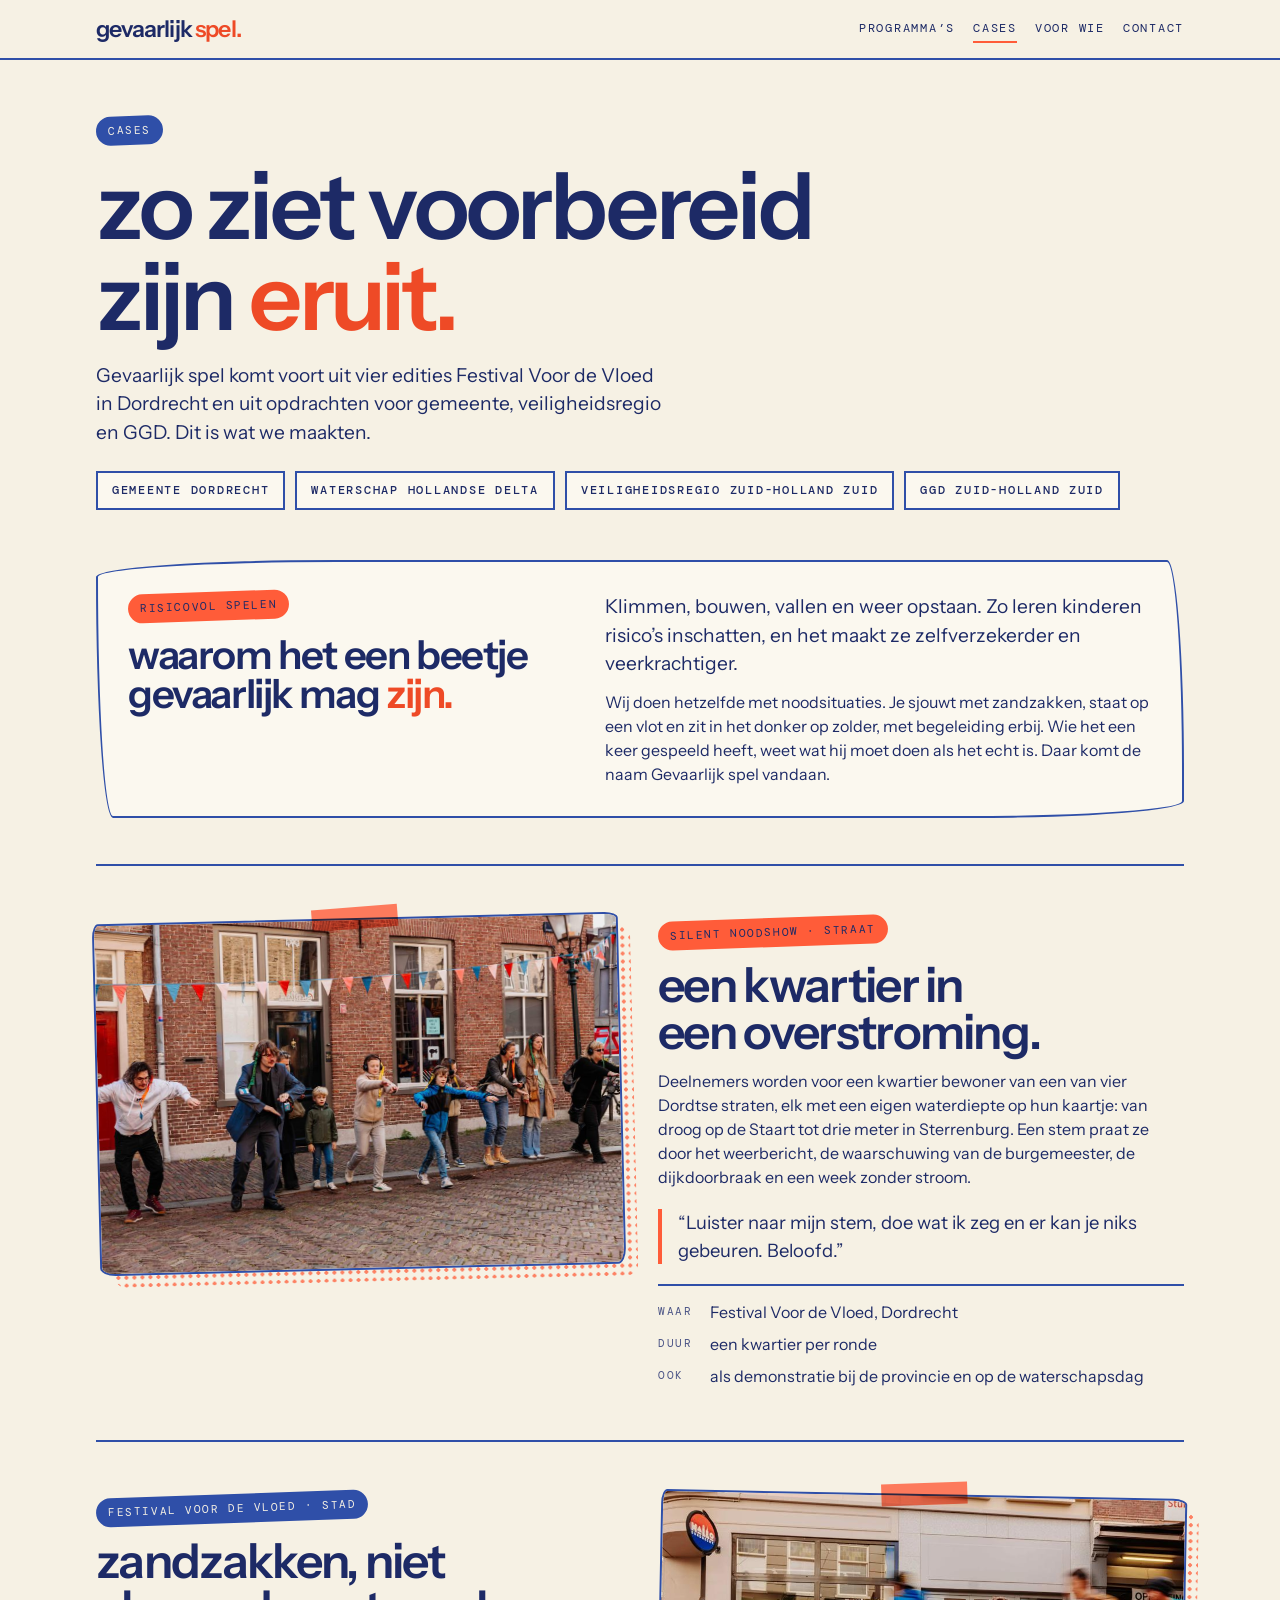
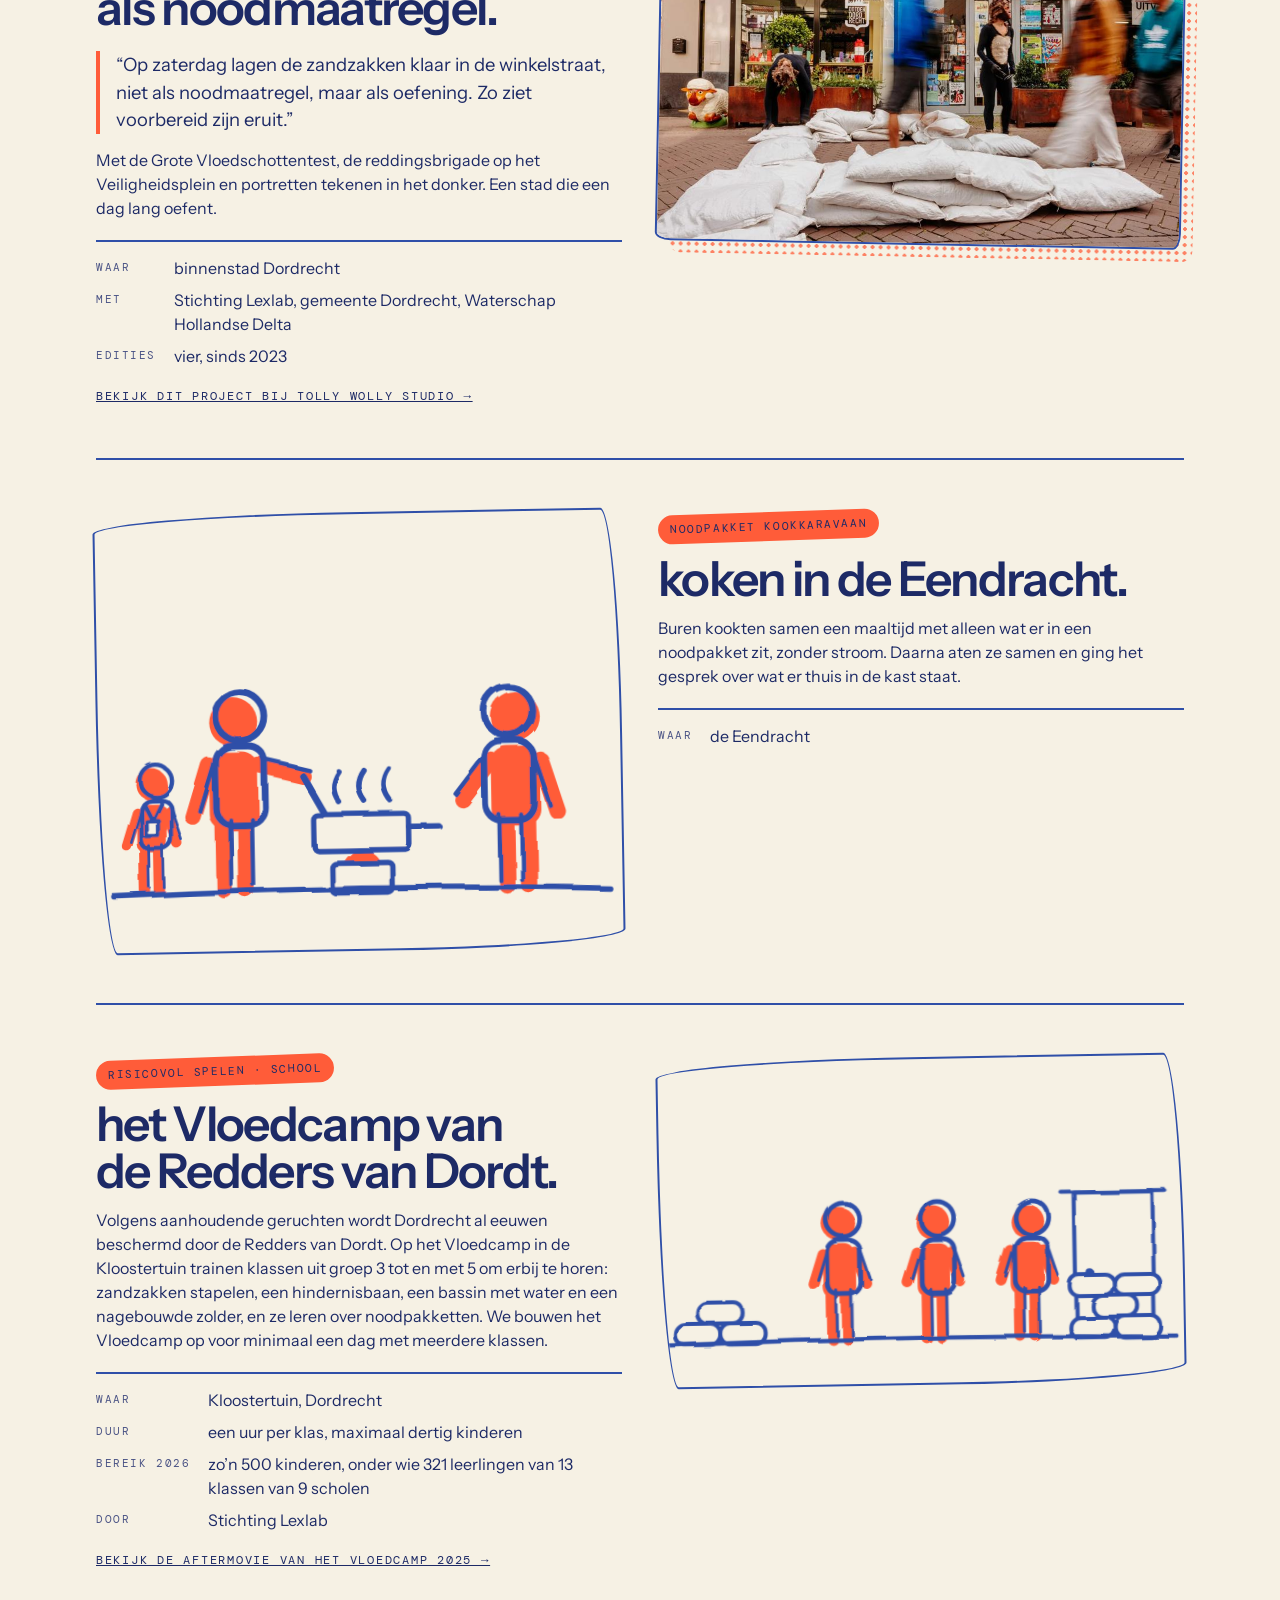
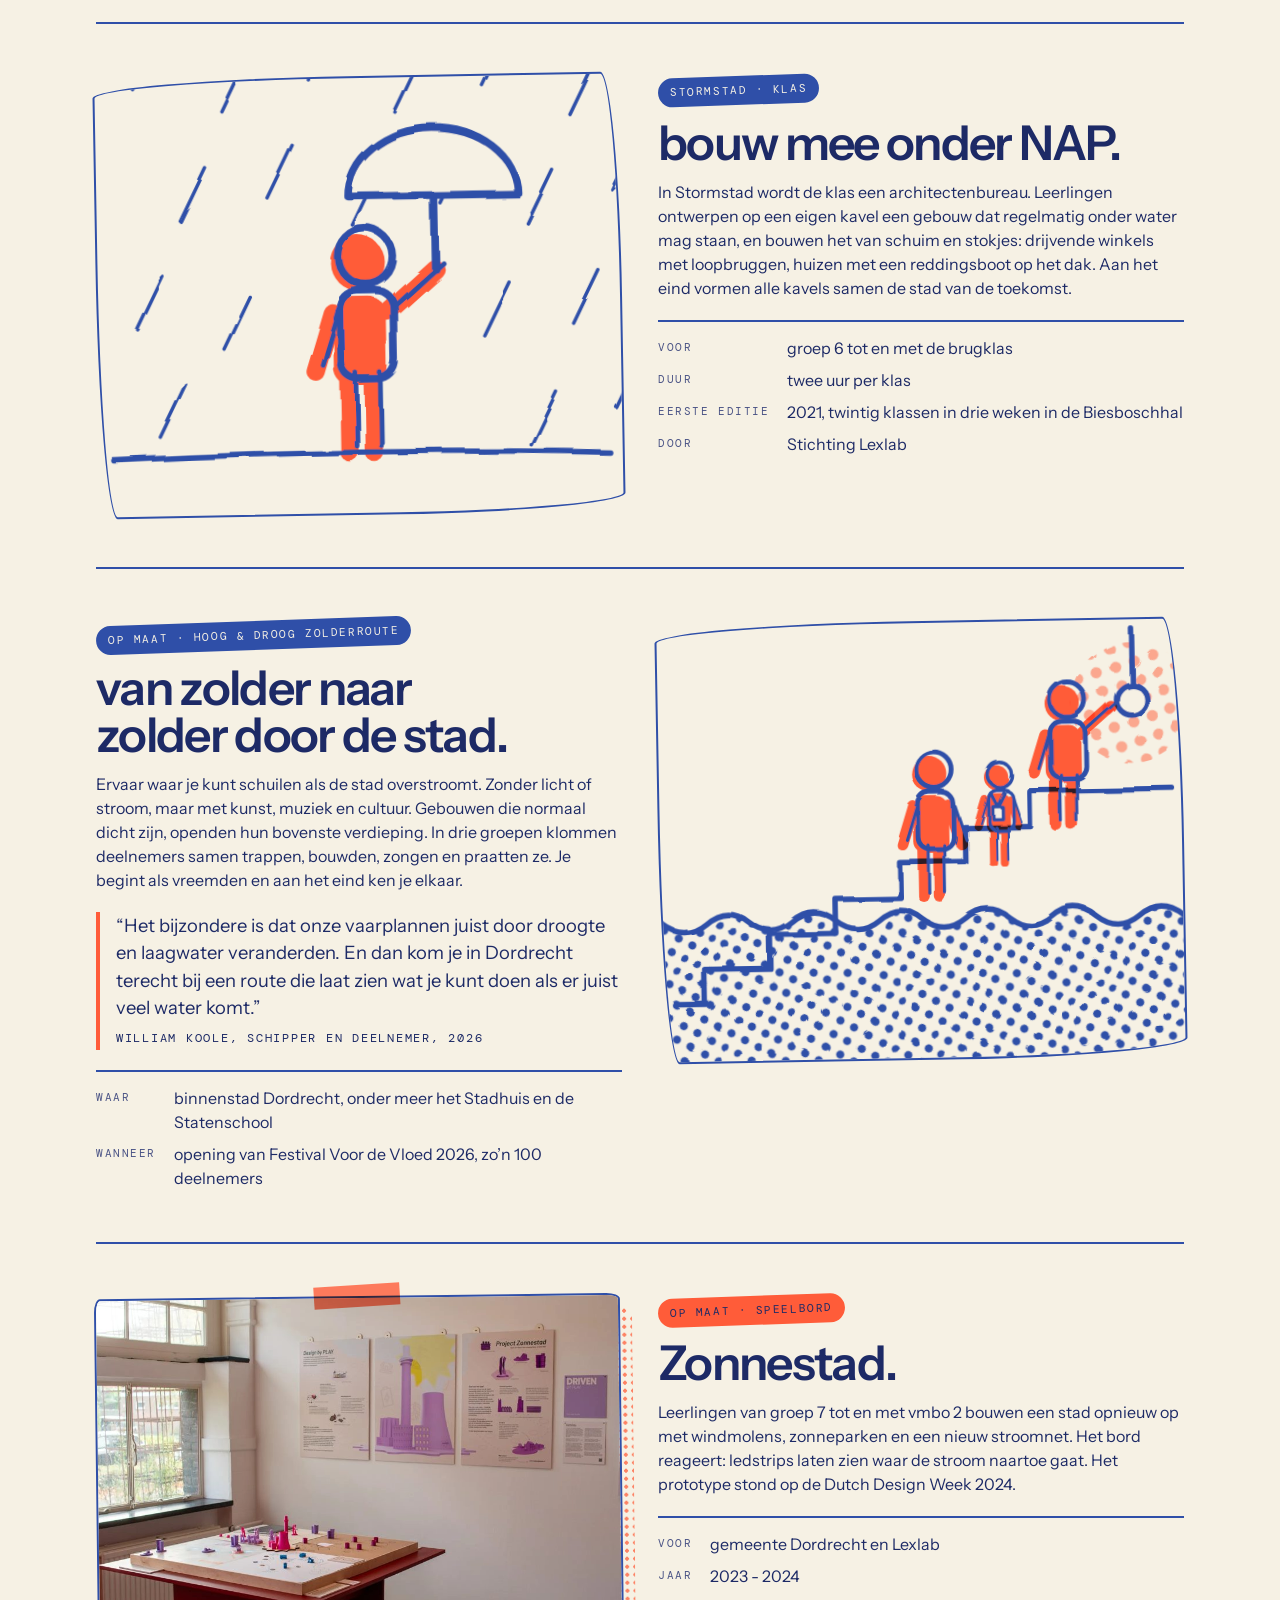
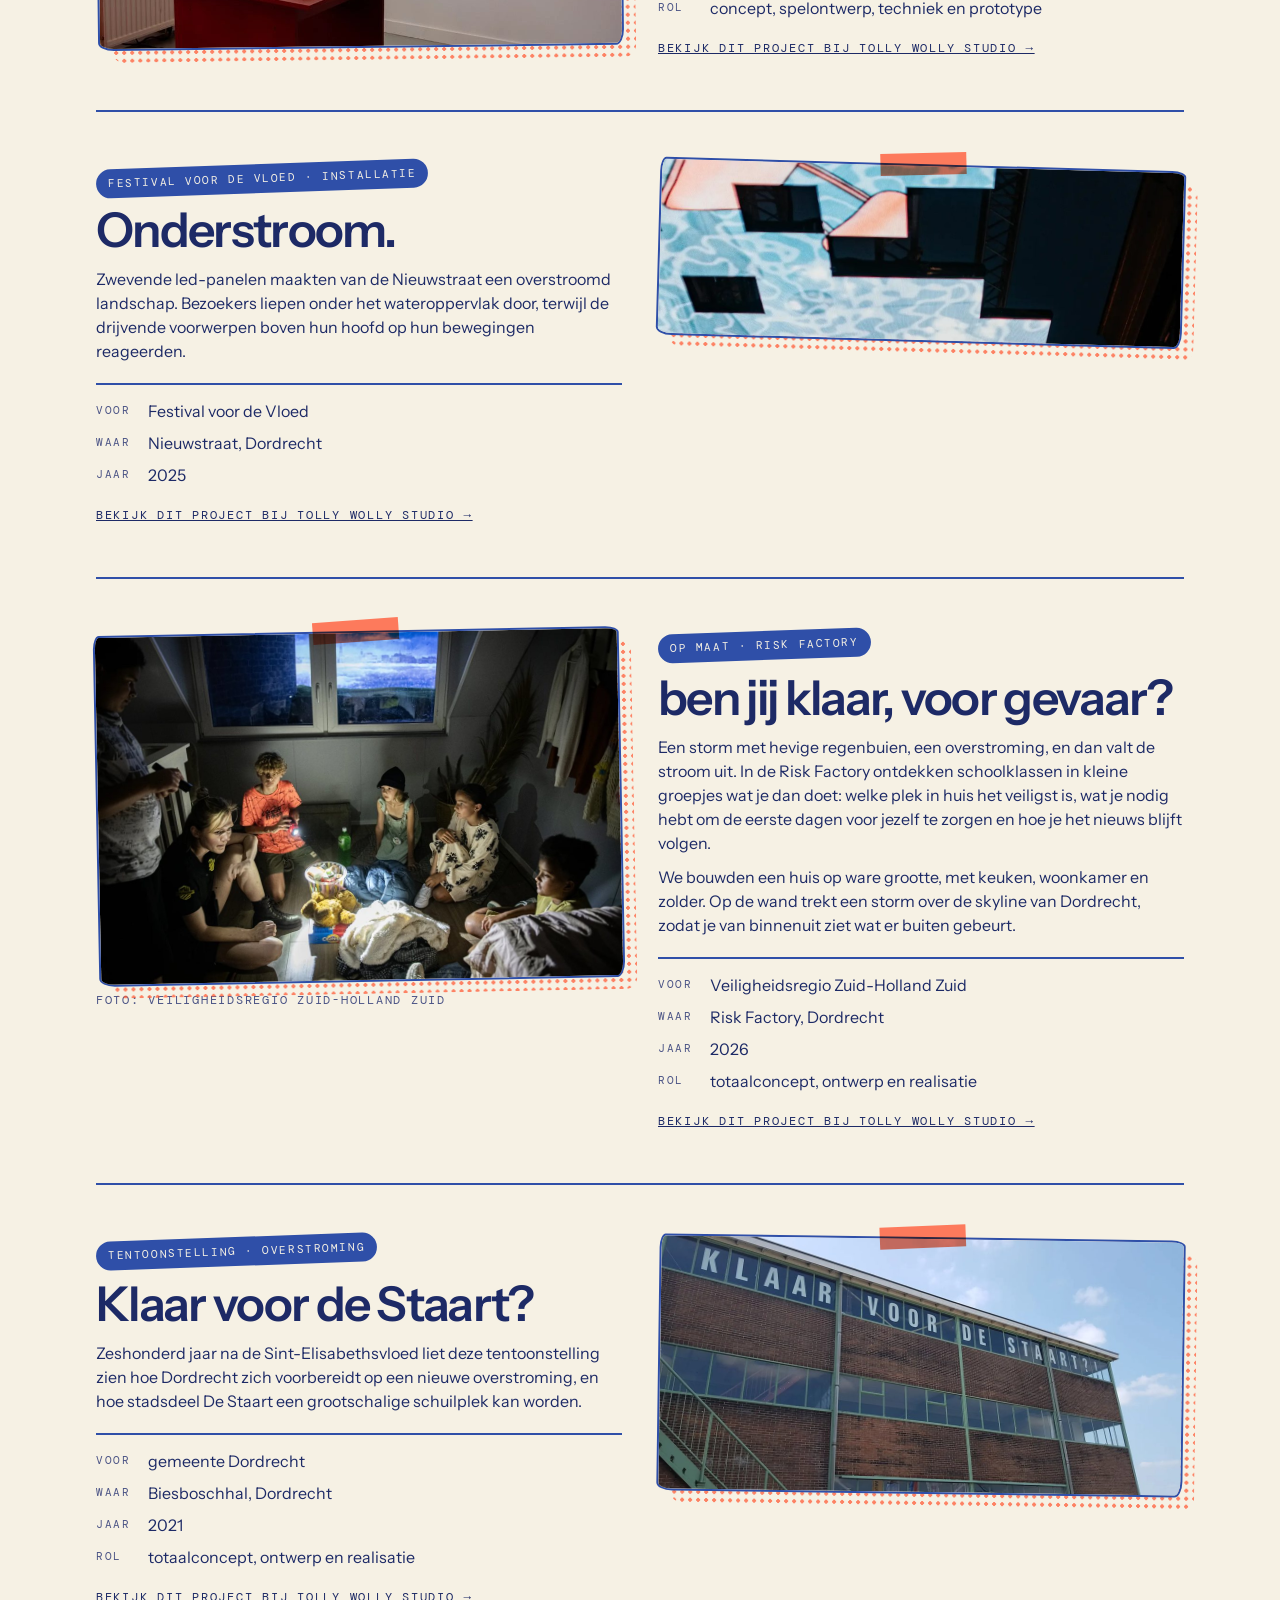
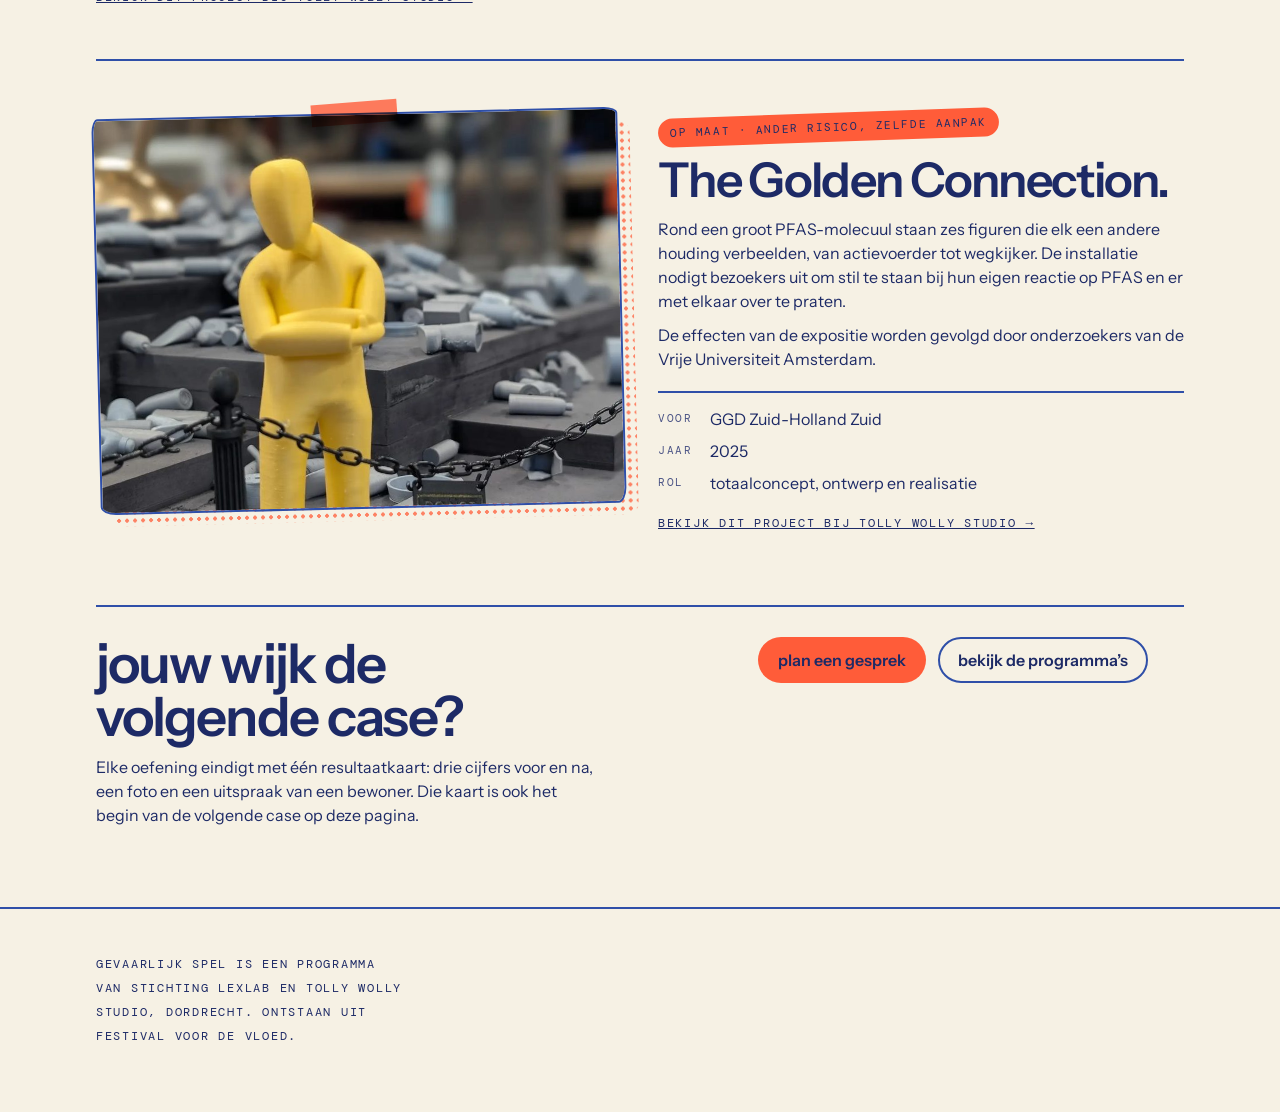
==== commit 94cad5ec: "Vindbaarheid: programma's als HTML, structured data, FAQ, robots, sitemap, llms.txt - programma's wo" ====
--- a/cases.html
+++ b/cases.html
@@ -1,15 +1,18 @@
 <!doctype html>
 <html lang="nl"><head><meta charset="utf-8"><meta name="viewport" content="width=device-width,initial-scale=1,viewport-fit=cover">
-<title>voorbeelden · gevaarlijk spel.</title>
-<meta name="description" content="Wat we maakten: Festival Voor de Vloed, het Vloedcamp, de Risk Factory en meer.">
+<title>Cases: Festival Voor de Vloed, Risk Factory, Vloedcamp · gevaarlijk spel.</title>
+<meta name="description" content="Wat we maakten: vier edities Festival Voor de Vloed in Dordrecht, het Vloedcamp voor scholen, het waterscenario van de Risk Factory, de Hoog & Droog Zolderroute en meer.">
 <link rel="icon" href="favicon.svg" type="image/svg+xml">
-<meta property="og:title" content="cases · gevaarlijk spel.">
-<meta property="og:description" content="Wat we maakten: Festival Voor de Vloed, het Vloedcamp, de Risk Factory en meer.">
+<link rel="canonical" href="https://www.gevaarlijkspel.nl/cases.html">
+<meta property="og:url" content="https://www.gevaarlijkspel.nl/cases.html">
+<meta property="og:title" content="Cases: Festival Voor de Vloed, Risk Factory, Vloedcamp · gevaarlijk spel.">
+<meta property="og:description" content="Wat we maakten: vier edities Festival Voor de Vloed in Dordrecht, het Vloedcamp voor scholen, het waterscenario van de Risk Factory, de Hoog & Droog Zolderroute en meer.">
 <meta property="og:type" content="website">
 <meta property="og:locale" content="nl_NL">
 <meta property="og:image" content="https://www.gevaarlijkspel.nl/img/deel.png">
 <meta name="twitter:card" content="summary_large_image">
-<link rel="stylesheet" href="fonts.css">
+<link rel="preconnect" href="https://fonts.googleapis.com">
+<link rel="stylesheet" href="https://fonts.googleapis.com/css2?family=Instrument+Sans:wght@400;500;600&family=DM+Mono:wght@400;500&display=swap">
 <link rel="stylesheet" href="gs.css">
 <style>
 :root{padding-top:env(safe-area-inset-top,0px);padding-bottom:env(safe-area-inset-bottom,0px)}
@@ -29,18 +32,17 @@
 @media (max-width:860px){.case{grid-template-columns:1fr;gap:20px}.case:nth-of-type(even) .beeld{order:0}.tijd{grid-template-columns:1fr 1fr}}
 .themablok{display:grid;grid-template-columns:minmax(0,.9fr) minmax(0,1.1fr);gap:30px;align-items:start;padding:30px;background:var(--kaart);border:var(--lijn);border-radius:var(--schets)}
 .themablok h2{font-size:clamp(1.7rem,3.8vw,2.5rem)}
-main{overflow-x:clip}
 .caseplaat{border-radius:var(--schets);transform:rotate(-1deg)}
 @media (max-width:860px){.themablok{grid-template-columns:1fr;padding:22px}}
 </style></head><body>
 <header class="kop"><div class="wrap">
   <a class="wm" href="index.html">gevaarlijk <span>spel.</span></a>
-  <nav class="mono" aria-label="hoofdmenu"><a href="programmas.html">programma’s</a><a href="cases.html" aria-current="page">voorbeelden</a><a href="voor-wie.html">voor wie</a><a href="index.html#contact">contact</a></nav>
+  <nav class="mono" aria-label="hoofdmenu"><a href="programmas.html">programma’s</a><a href="cases.html" aria-current="page">cases</a><a href="voor-wie.html">voor wie</a><a href="index.html#contact">contact</a></nav>
 </div></header>
 
 <main>
 <section class="wrap" style="padding-block:56px 40px">
-  <span class="label">voorbeelden</span>
+  <span class="label">cases</span>
   <h1 style="margin-top:16px">zo ziet voorbereid zijn <span class="z">eruit.</span></h1>
   <p class="groot" style="margin-top:18px">Gevaarlijk spel komt voort uit vier edities Festival Voor de Vloed in Dordrecht en uit opdrachten voor gemeente, veiligheidsregio en GGD. Dit is wat we maakten.</p>
   <div class="partners mono" aria-label="opdrachtgevers en partners"><span>gemeente Dordrecht</span><span>Waterschap Hollandse Delta</span><span>Veiligheidsregio Zuid-Holland Zuid</span><span>GGD Zuid-Holland Zuid</span></div>
@@ -54,7 +56,7 @@
     </div>
     <div>
       <p class="groot" style="max-width:none">Klimmen, bouwen, vallen en weer opstaan. Zo leren kinderen risico’s inschatten, en het maakt ze zelfverzekerder en veerkrachtiger.</p>
-      <p style="margin-top:12px">Wij werken met hetzelfde principe. Door te beleven hoe het is om in een noodsituatie te zijn, leer je samen met anderen hoe je ermee om moet gaan. Wie het een keer gespeeld heeft, weet wat hij moet doen als het echt is. Daar komt de naam Gevaarlijk spel vandaan.</p>
+      <p style="margin-top:12px">Wij doen hetzelfde met noodsituaties. Je sjouwt met zandzakken, staat op een vlot en zit in het donker op zolder, met begeleiding erbij. Wie het een keer gespeeld heeft, weet wat hij moet doen als het echt is. Daar komt de naam Gevaarlijk spel vandaan.</p>
     </div>
   </div>
 </section>
@@ -65,9 +67,9 @@
     <div>
       <span class="label o">silent noodshow · straat</span>
       <h2 style="margin-top:14px">een kwartier in een overstroming.</h2>
-      <p style="margin-top:14px">Deelnemers werden voor een kwartier bewoner van een van vier Dordtse straten, elk met een eigen waterdiepte op hun kaartje: van droog op de Staart tot drie meter in Sterrenburg. Een stem praat ze door het weerbericht, de waarschuwing van de burgemeester, de dijkdoorbraak en een week zonder stroom.</p>
+      <p style="margin-top:14px">Deelnemers worden voor een kwartier bewoner van een van vier Dordtse straten, elk met een eigen waterdiepte op hun kaartje: van droog op de Staart tot drie meter in Sterrenburg. Een stem praat ze door het weerbericht, de waarschuwing van de burgemeester, de dijkdoorbraak en een week zonder stroom.</p>
       <p class="citaat">“Luister naar mijn stem, doe wat ik zeg en er kan je niks gebeuren. Beloofd.”</p>
-      <dl class="feiten"><dt>waar</dt><dd>Festival Voor de Vloed, Dordrecht</dd><dt>duur</dt><dd>een kwartier per ronde</dd><dt>ook uitgevoerd</dt><dd>als demonstratie bij de provincie en op de waterschapsdag</dd><dt>te boeken</dt><dd>voor gemeenten, veiligheidsregio’s en buurten: <a href="programmas.html#silent-noodshow">bekijk het programma</a></dd></dl>
+      <dl class="feiten"><dt>waar</dt><dd>Festival Voor de Vloed, Dordrecht</dd><dt>duur</dt><dd>een kwartier per ronde</dd><dt>ook</dt><dd>als demonstratie bij de provincie en op de waterschapsdag</dd></dl>
     </div>
   </article>
 
@@ -84,35 +86,35 @@
   </article>
 
   <article class="case" id="kookkaravaan-eendracht">
-    <div class="beeld"><img class="foto" src="img/c-eendracht.jpg" alt="Buren eten samen aan een lange tafel bij kaarslicht in de Eendracht" loading="lazy"></div>
+    <div class="beeld"><div class="toneel eenmaal caseplaat" id="plaat-koken"></div></div>
     <div>
       <span class="label o">noodpakket kookkaravaan</span>
       <h2 style="margin-top:14px">koken in de Eendracht.</h2>
-      <p style="margin-top:14px">Buren kregen informatie over het eiland van Dordrecht en het water eromheen, leerden over noodpakketten en kookten samen een maaltijd met alleen wat er in een noodpakket zit, in het donker, zonder stroom. Daarna aten ze samen en ging het gesprek over wat er thuis in de kast staat. Zo leer je je buren kennen en weet je hoe je samen voorbereid bent.</p>
-      <dl class="feiten"><dt>waar</dt><dd>de Eendracht</dd><dt>te boeken</dt><dd>voor gemeenten en buurten: <a href="programmas.html#kookkaravaan">bekijk het programma</a></dd></dl>
+      <p style="margin-top:14px">Buren kookten samen een maaltijd met alleen wat er in een noodpakket zit, zonder stroom. Daarna aten ze samen en ging het gesprek over wat er thuis in de kast staat.</p>
+      <dl class="feiten"><dt>waar</dt><dd>de Eendracht</dd></dl>
     </div>
   </article>
   <article class="case" id="vloedcamp">
-    <div class="beeld"><img class="foto" src="img/c-vloedcamp.jpg" alt="Kinderen klimmen over een hindernisbaan boven het water, onder slingers met vlaggetjes" loading="lazy"></div>
+    <div class="beeld"><div class="toneel eenmaal caseplaat" id="plaat-vloedcamp"></div></div>
     <div>
       <span class="label o">risicovol spelen · school</span>
       <h2 style="margin-top:14px">het Vloedcamp van de Redders van Dordt.</h2>
       <p style="margin-top:14px">Volgens aanhoudende geruchten wordt Dordrecht al eeuwen beschermd door de Redders van Dordt. Op het Vloedcamp in de Kloostertuin trainen klassen uit groep 3 tot en met 5 om erbij te horen: zandzakken stapelen, een hindernisbaan, een bassin met water en een nagebouwde zolder, en ze leren over noodpakketten. We bouwen het Vloedcamp op voor minimaal een dag met meerdere klassen.</p>
-      <dl class="feiten"><dt>waar</dt><dd>Kloostertuin, Dordrecht</dd><dt>duur</dt><dd>een uur per klas, maximaal dertig kinderen</dd><dt>bereik 2026</dt><dd>zo’n 500 kinderen, onder wie 321 leerlingen van 13 klassen van 9 scholen</dd><dt>door</dt><dd>Stichting Lexlab</dd><dt>te boeken</dt><dd>voor scholen en gemeenten: <a href="programmas.html#redders">bekijk het programma</a></dd></dl>
+      <dl class="feiten"><dt>waar</dt><dd>Kloostertuin, Dordrecht</dd><dt>duur</dt><dd>een uur per klas, maximaal dertig kinderen</dd><dt>bereik 2026</dt><dd>zo’n 500 kinderen, onder wie 321 leerlingen van 13 klassen van 9 scholen</dd><dt>door</dt><dd>Stichting Lexlab</dd></dl>
       <p style="margin-top:14px"><a class="mono" href="https://youtu.be/OO9TYoYKGPA">bekijk de aftermovie van het Vloedcamp 2025 →</a></p>
     </div>
   </article>
   <article class="case" id="stormstad">
-    <div class="beeld"><img class="foto" src="img/c-stormstad.jpg" alt="Maquette van een huis op palen, gebouwd door leerlingen" loading="lazy"></div>
+    <div class="beeld"><div class="toneel caseplaat" id="plaat-stormstad"></div></div>
     <div>
       <span class="label b">stormstad · klas</span>
       <h2 style="margin-top:14px">bouw mee onder NAP.</h2>
       <p style="margin-top:14px">In Stormstad wordt de klas een architectenbureau. Leerlingen ontwerpen op een eigen kavel een gebouw dat regelmatig onder water mag staan, en bouwen het van schuim en stokjes: drijvende winkels met loopbruggen, huizen met een reddingsboot op het dak. Aan het eind vormen alle kavels samen de stad van de toekomst.</p>
-      <dl class="feiten"><dt>voor</dt><dd>groep 6 tot en met de brugklas</dd><dt>duur</dt><dd>twee uur per klas</dd><dt>eerste editie</dt><dd>2021, twintig klassen in drie weken in de Biesboschhal</dd><dt>door</dt><dd>Stichting Lexlab</dd><dt>te boeken</dt><dd>voor scholen en gemeenten: <a href="programmas.html#stormstad">bekijk het programma</a></dd></dl>
+      <dl class="feiten"><dt>voor</dt><dd>groep 6 tot en met de brugklas</dd><dt>duur</dt><dd>twee uur per klas</dd><dt>eerste editie</dt><dd>2021, twintig klassen in drie weken in de Biesboschhal</dd><dt>door</dt><dd>Stichting Lexlab</dd></dl>
     </div>
   </article>
   <article class="case" id="hoog-en-droog">
-    <div class="beeld"><img class="foto" src="img/c-hoogdroog.jpg" alt="Een koor zingt in het donker met lichtjes in de hand, met de stad achter het raam" loading="lazy"></div>
+    <div class="beeld"><div class="toneel eenmaal caseplaat" id="plaat-hoogdroog"></div></div>
     <div>
       <span class="label b">op maat · hoog &amp; droog zolderroute</span>
       <h2 style="margin-top:14px">van zolder naar zolder door de stad.</h2>
@@ -132,7 +134,7 @@
     </div>
   </article>
   <article class="case" id="onderstroom">
-    <div class="beeld"><img class="foto" style="aspect-ratio:4/5;object-fit:cover" src="img/c-onderstroom.jpg" alt="Bezoekers kijken in een smalle straat omhoog naar zwevende led-panelen die een wateroppervlak tonen" loading="lazy"></div>
+    <div class="beeld"><img class="foto" src="img/os-1.jpg" alt="Zwevende led-panelen boven de straat tonen een wateroppervlak met drijvende voorwerpen" loading="lazy"></div>
     <div>
       <span class="label b">festival voor de vloed · installatie</span>
       <h2 style="margin-top:14px">Onderstroom.</h2>
@@ -187,26 +189,11 @@
 </main>
 
 <footer class="voet"><div class="wrap">
-  <p class="slogan">weerbaar door <span>spel.</span></p>
   <p class="mono" style="line-height:1.9">gevaarlijk spel is een programma van Stichting Lexlab en Tolly Wolly Studio, Dordrecht. Ontstaan uit Festival Voor de Vloed.</p>
-  <nav class="voetlinks mono" aria-label="verwante sites">
-    <span>ook van ons</span>
-    <a href="https://www.tollywollystudio.nl" rel="noopener">Tolly Wolly Studio →</a>
-    <a href="https://www.lexlab.nl" rel="noopener">Lexlab →</a>
-    <a href="https://festivalvoordevloed.nl" rel="noopener">Festival Voor de Vloed →</a>
-    <a href="https://www.dereddersvandordt.nl" rel="noopener">De Redders van Dordt →</a>
-  </nav>
-  <div class="voetlinks mono">
-    <span>contact</span>
-    <a href="mailto:info@gevaarlijkspel.nl">info@gevaarlijkspel.nl</a>
-    <a href="tel:+31782049513">078 204 95 13</a>
-    <a href="privacy.html">privacy</a>
-  </div>
 </div></footer>
 <script src="figuren.js"></script>
 <script src="gs.js"></script>
-<script src="stats.js" defer></script>
 <script>
-if(typeof GSF!=="undefined"){GSF.defs();}
+if(typeof GSF!=="undefined"){GSF.defs();document.getElementById("plaat-vloedcamp").innerHTML=GSF.oefening("zandzakken");document.getElementById("plaat-stormstad").innerHTML=GSF.scene("weer");document.getElementById("plaat-hoogdroog").innerHTML=GSF.oefening("trap");document.getElementById("plaat-koken").innerHTML=GSF.oefening("soep");}
 </script>
 </body></html>
